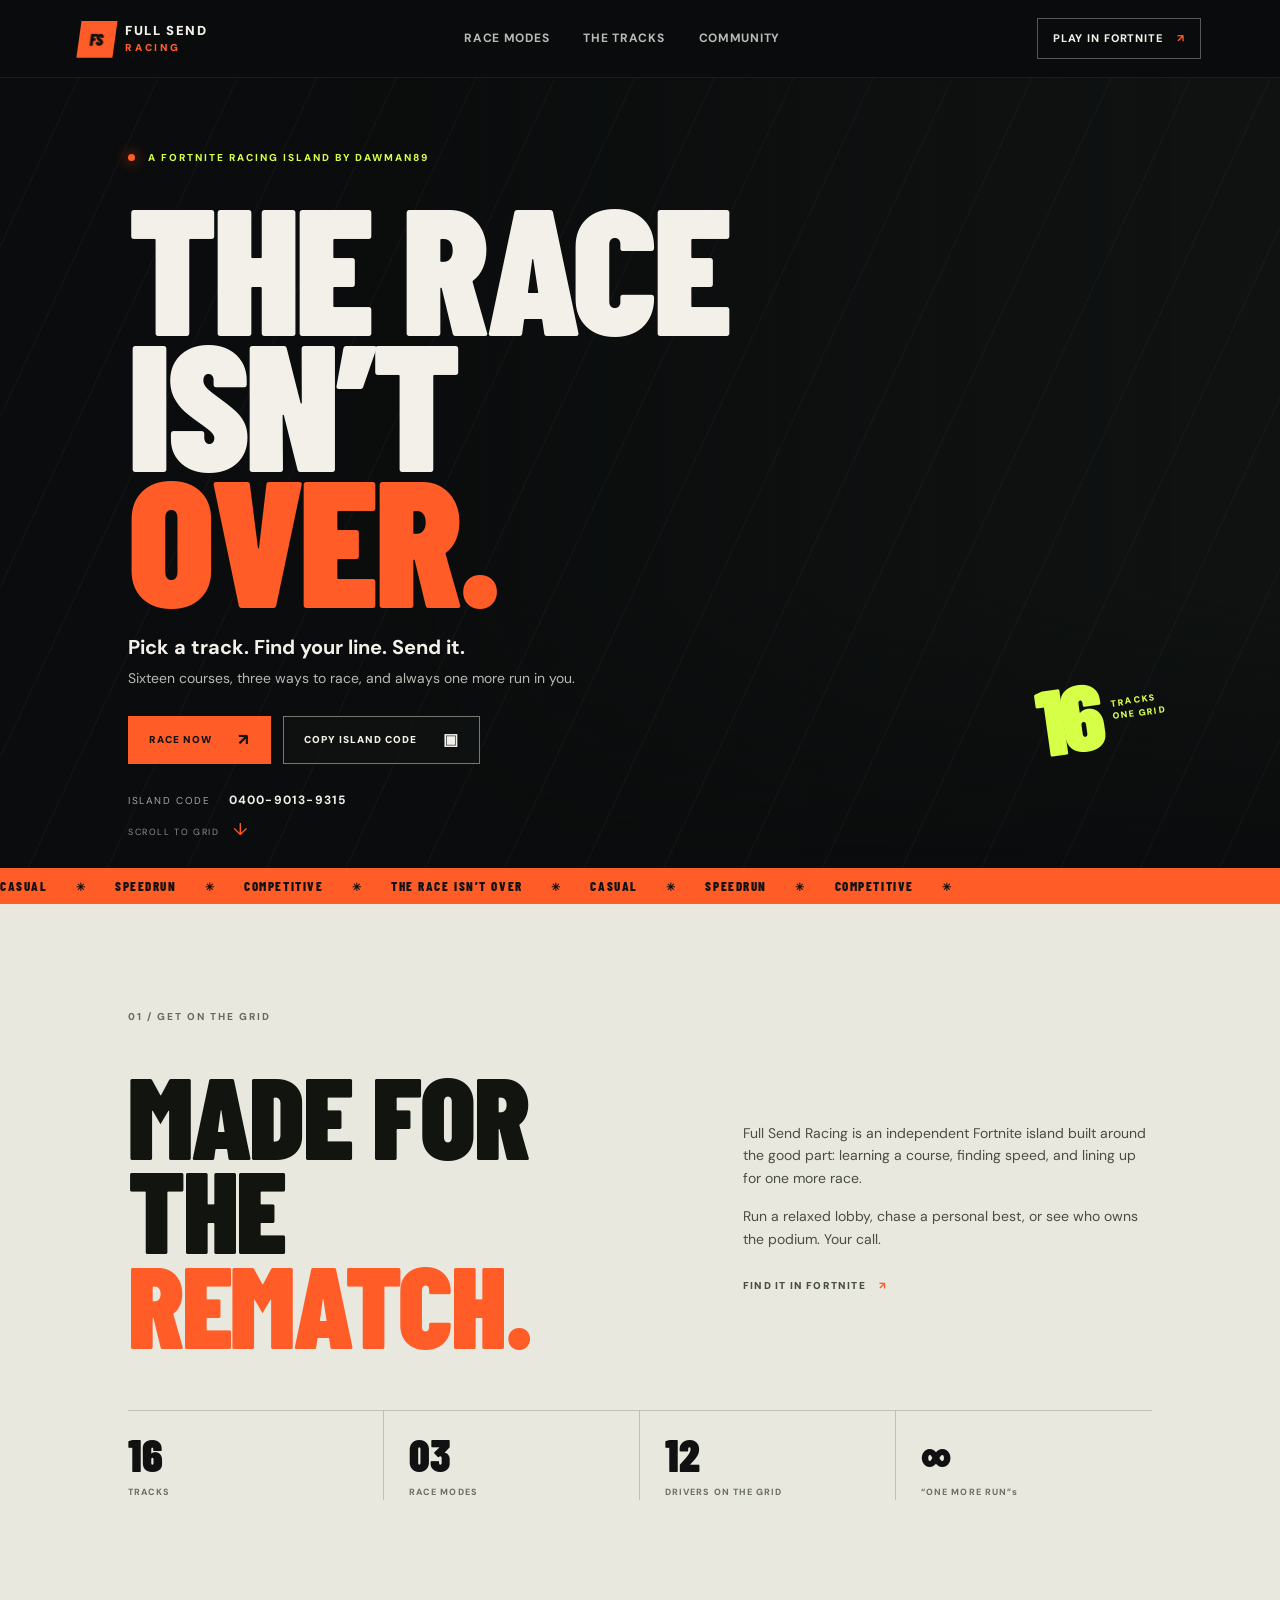
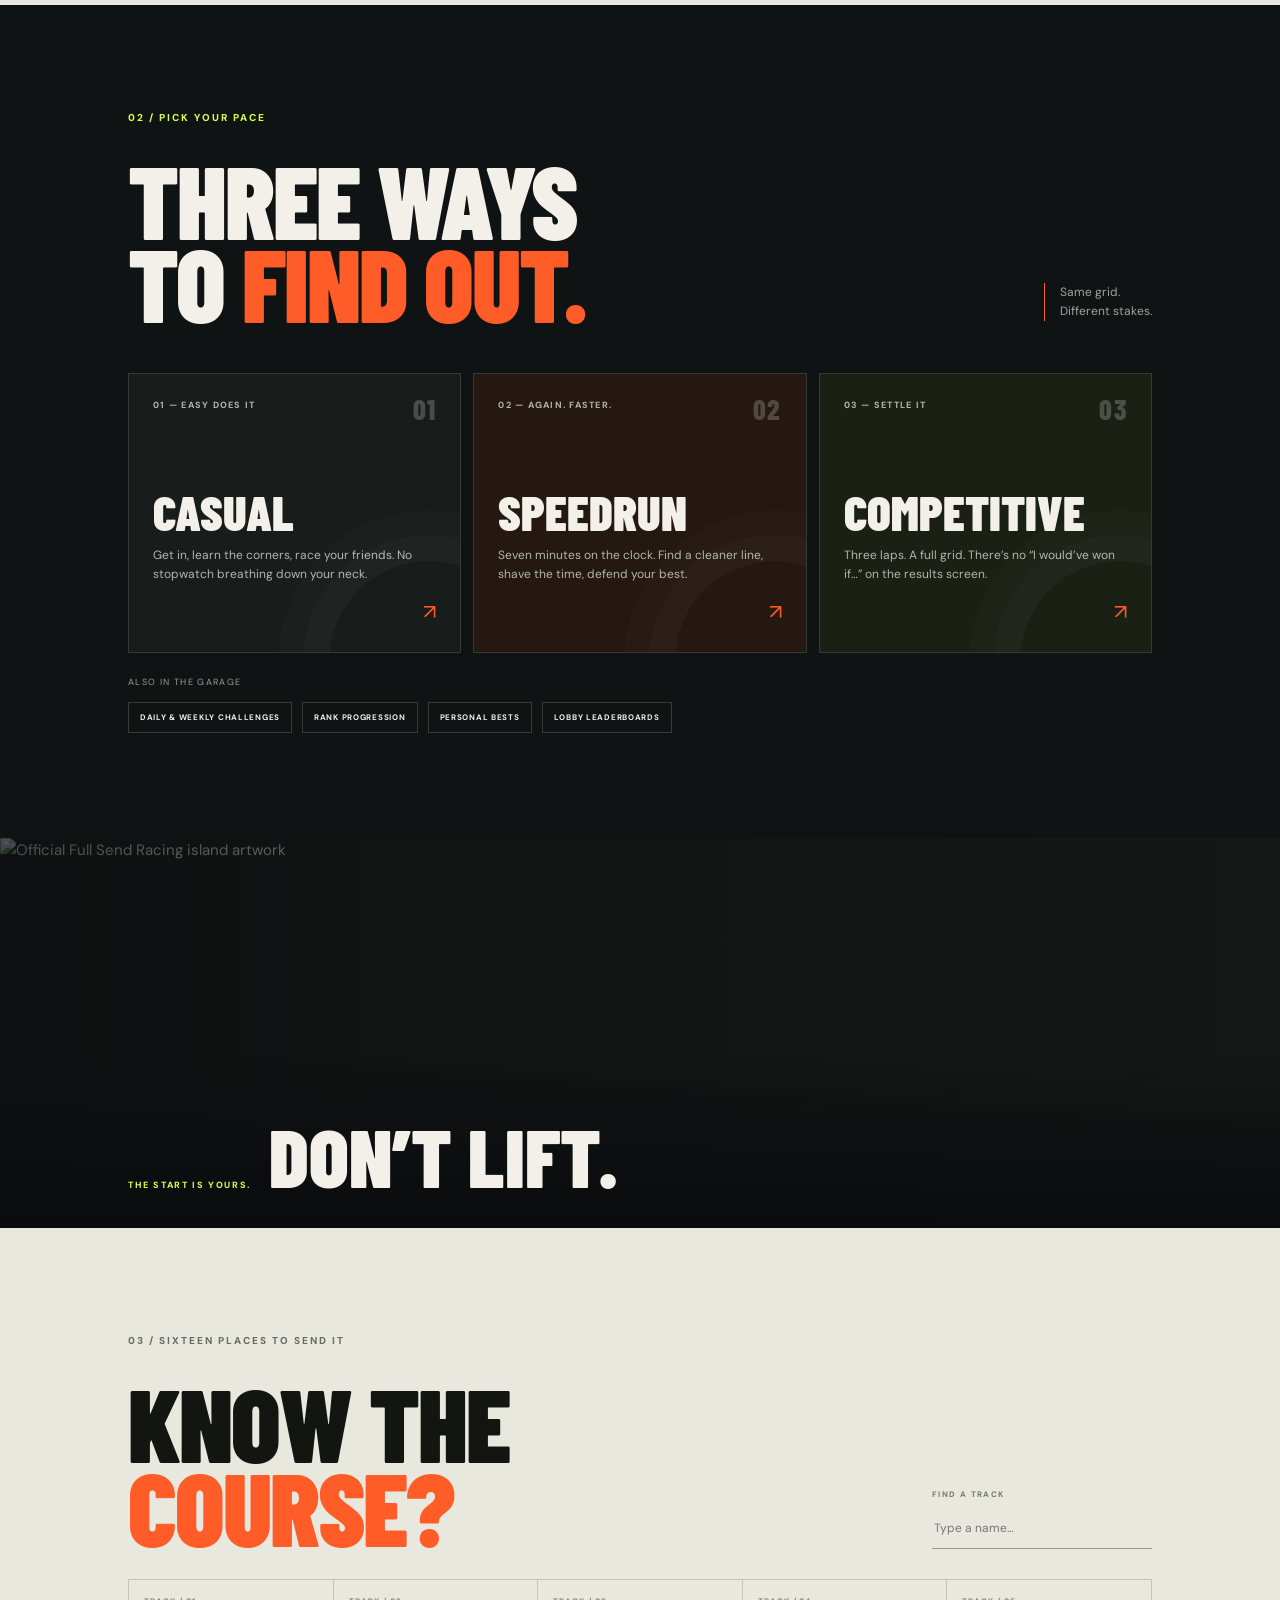
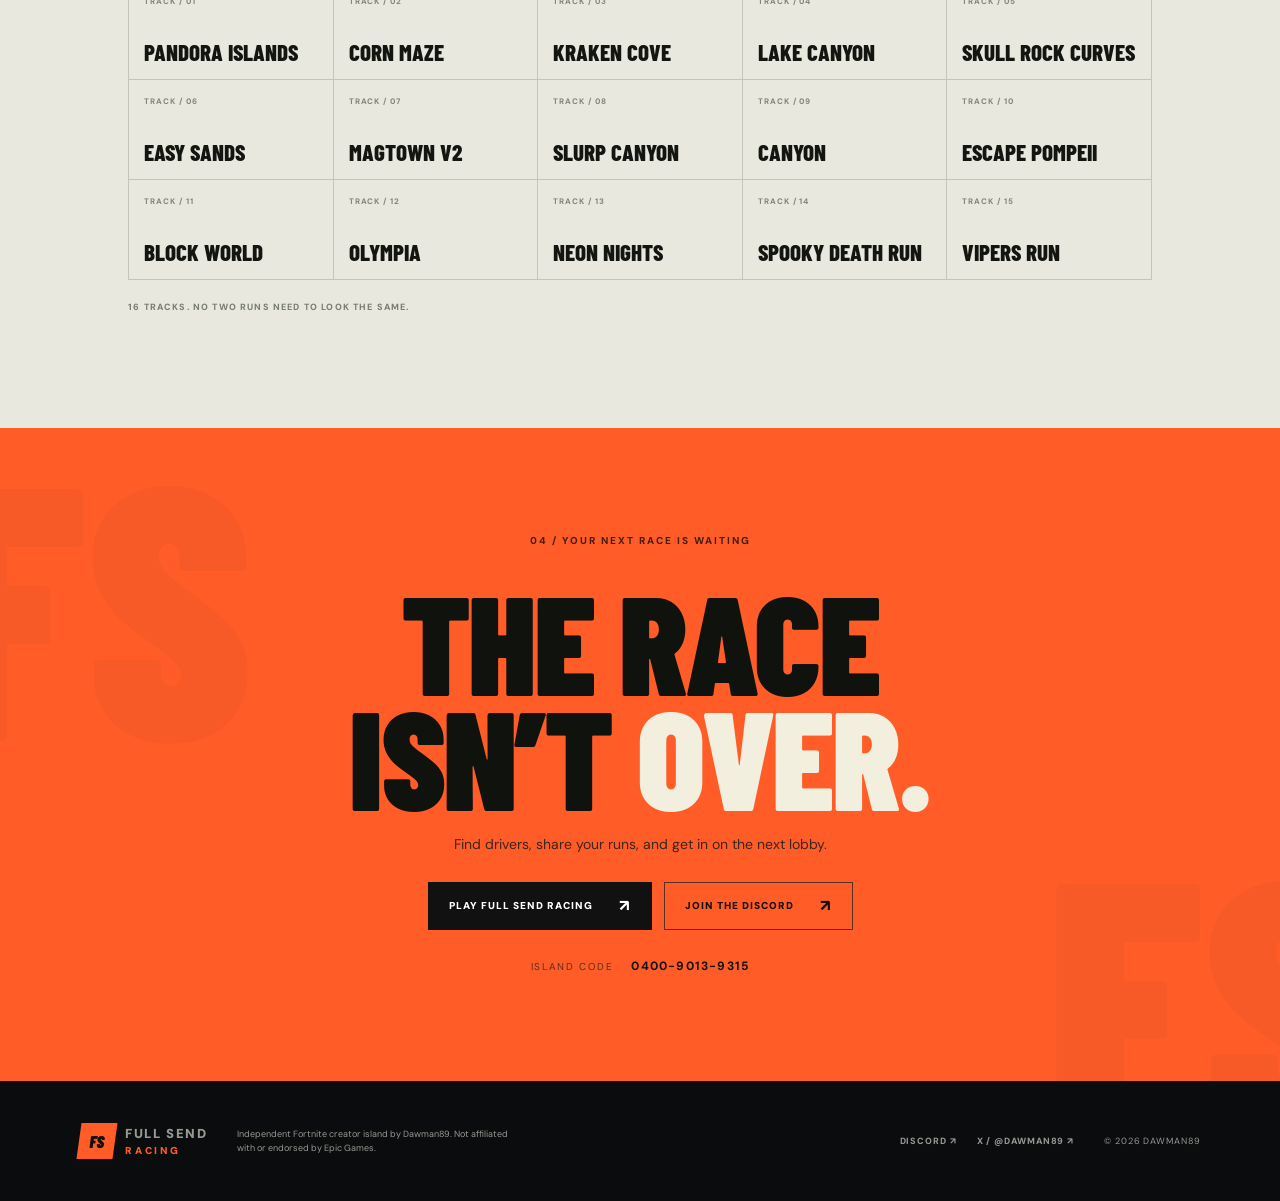
==== index.html @ 92a35838 "Update Full Send Racing to 16 tracks" ====
<!doctype html>
<html lang="en"><head><meta charset="utf-8"><meta name="viewport" content="width=device-width,initial-scale=1"><meta name="theme-color" content="#090b0e">
<title>Full Send Racing — Fortnite Island by Dawman89</title>
<meta name="description" content="16 tracks. Three ways to race. Full Send Racing is Dawman89's independent Fortnite racing island. Play now with island code 0400-9013-9315.">
<meta name="robots" content="index,follow,max-image-preview:large"><link rel="canonical" href="https://uefn-racer.github.io/full-send-racing/">
<meta property="og:type" content="website"><meta property="og:title" content="Full Send Racing | The Race Isn't Over"><meta property="og:description" content="Sixteen tracks. Casual, Speedrun and Competitive. Drop in and race."><meta property="og:url" content="https://uefn-racer.github.io/full-send-racing/"><meta property="og:image" content="https://cdn-0001.qstv.on.epicgames.com/BcYHLBwQKWUfVoemAb/image/landscape_comp_m.jpeg"><meta name="twitter:card" content="summary_large_image">
<link rel="preconnect" href="https://cdn-0001.qstv.on.epicgames.com"><link rel="stylesheet" href="style.css">
<script type="application/ld+json">{"@context":"https://schema.org","@type":"VideoGame","name":"Full Send Racing","description":"An independent Fortnite racing island by Dawman89 with 16 tracks and three race modes.","genre":["Racing","Arcade"],"gamePlatform":"Fortnite","author":{"@type":"Person","name":"Dawman89"},"url":"https://uefn-racer.github.io/full-send-racing/","sameAs":["https://www.fortnite.com/@dawman89/0400-9013-9315"],"isAccessibleForFree":true}</script></head>
<body><header class="topbar"><a class="wordmark" href="#top" aria-label="Full Send Racing home"><span class="mark">FS</span><span>FULL SEND<small>RACING</small></span></a><nav aria-label="Main navigation"><a href="#modes">Race modes</a><a href="#tracks">The tracks</a><a href="#community">Community</a></nav><a class="nav-cta" href="https://www.fortnite.com/@dawman89/0400-9013-9315" target="_blank" rel="noopener">PLAY IN FORTNITE <b>↗</b></a></header>
<main id="top"><section class="hero"><div class="hero-art" aria-hidden="true"></div><div class="hero-content"><div class="kicker"><i></i> A FORTNITE RACING ISLAND BY DAWMAN89</div><h1>THE RACE<br>ISN’T <em>OVER.</em></h1><p class="hero-copy">Pick a track. Find your line. Send it.</p><p class="hero-sub">Sixteen courses, three ways to race, and always one more run in you.</p><div class="hero-actions"><a class="button orange" href="https://www.fortnite.com/@dawman89/0400-9013-9315" target="_blank" rel="noopener">RACE NOW <span>↗</span></a><button class="button ghost" id="copy" type="button">COPY ISLAND CODE <span>▣</span></button></div><div class="code-line"><span>ISLAND CODE</span><strong>0400-9013-9315</strong></div></div><div class="hero-stamp"><strong >16</strong><span>TRACKS<br>ONE GRID</span></div><div class="scroll-note">SCROLL TO GRID <span>↓</span></div></section>
<div class="ticker" aria-label="Race modes"><div>CASUAL <b>✳</b> SPEEDRUN <b>✳</b> COMPETITIVE <b>✳</b> THE RACE ISN’T OVER <b>✳</b> CASUAL <b>✳</b> SPEEDRUN <b>✳</b> COMPETITIVE <b>✳</b></div></div>
<section class="intro section"><div class="section-label">01 / GET ON THE GRID</div><div class="intro-row"><h2>MADE FOR<br>THE <em>REMATCH.</em></h2><div><p>Full Send Racing is an independent Fortnite island built around the good part: learning a course, finding speed, and lining up for one more race.</p><p>Run a relaxed lobby, chase a personal best, or see who owns the podium. Your call.</p><a class="text-link" href="https://www.fortnite.com/@dawman89/0400-9013-9315" target="_blank" rel="noopener">FIND IT IN FORTNITE <span>↗</span></a></div></div><div class="stats"><div><strong >16</strong><span>TRACKS</span></div><div><strong>03</strong><span>RACE MODES</span></div><div><strong>12</strong><span>DRIVERS ON THE GRID</span></div><div><strong>∞</strong><span>“ONE MORE RUN”s</span></div></div></section>
<section id="modes" class="modes section"><div class="section-label">02 / PICK YOUR PACE</div><div class="heading-line"><h2>THREE WAYS<br>TO <em>FIND OUT.</em></h2><span class="side-note">Same grid.<br>Different stakes.</span></div><div class="mode-grid"><article class="mode-card casual"><div class="card-top"><span>01 — EASY DOES IT</span><b>01</b></div><h3>CASUAL</h3><p>Get in, learn the corners, race your friends. No stopwatch breathing down your neck.</p><span class="card-arrow">↗</span></article><article class="mode-card speed"><div class="card-top"><span>02 — AGAIN. FASTER.</span><b>02</b></div><h3>SPEEDRUN</h3><p>Seven minutes on the clock. Find a cleaner line, shave the time, defend your best.</p><span class="card-arrow">↗</span></article><article class="mode-card comp"><div class="card-top"><span>03 — SETTLE IT</span><b>03</b></div><h3>COMPETITIVE</h3><p>Three laps. A full grid. There’s no “I would’ve won if…” on the results screen.</p><span class="card-arrow">↗</span></article></div><div class="extras"><span>ALSO IN THE GARAGE</span><b>DAILY & WEEKLY CHALLENGES</b><b>RANK PROGRESSION</b><b>PERSONAL BESTS</b><b>LOBBY LEADERBOARDS</b></div></section>
<section class="visual-break"><img src="https://cdn-0001.qstv.on.epicgames.com/BcYHLBwQKWUfVoemAb/image/landscape_comp_m.jpeg" alt="Official Full Send Racing island artwork"><div class="visual-caption"><span>THE START IS YOURS.</span><strong>DON’T LIFT.</strong></div></section>
<section id="tracks" class="tracks section"><div class="section-label">03 / SIXTEEN PLACES TO SEND IT</div><div class="heading-line"><h2>KNOW THE<br><em>COURSE?</em></h2><label class="search-wrap"><span>FIND A TRACK</span><input id="trackSearch" type="search" placeholder="Type a name…" aria-label="Search tracks"></label></div><div class="track-grid" id="trackGrid"></div><p class="track-foot">16 TRACKS. NO TWO RUNS NEED TO LOOK THE SAME.</p></section>
<section id="community" class="community section"><div class="community-inner"><div class="section-label">04 / YOUR NEXT RACE IS WAITING</div><h2>THE RACE<br>ISN’T <em>OVER.</em></h2><p>Find drivers, share your runs, and get in on the next lobby.</p><div class="hero-actions"><a class="button orange" href="https://www.fortnite.com/@dawman89/0400-9013-9315" target="_blank" rel="noopener">PLAY FULL SEND RACING <span>↗</span></a><a class="button ghost" href="https://discord.gg/Y7uBCfhr4U" target="_blank" rel="noopener noreferrer">JOIN THE DISCORD <span>↗</span></a></div><div class="code-line"><span>ISLAND CODE</span><strong>0400-9013-9315</strong></div></div></section></main>
<footer><a class="wordmark" href="#top"><span class="mark">FS</span><span>FULL SEND<small>RACING</small></span></a><p>Independent Fortnite creator island by Dawman89. Not affiliated with or endorsed by Epic Games.</p><div class="social"><a href="https://discord.gg/Y7uBCfhr4U" target="_blank" rel="noopener noreferrer">DISCORD ↗</a><a href="https://x.com/Dawman89" target="_blank" rel="noopener noreferrer">X / @DAWMAN89 ↗</a></div><span class="copyright">© <span id="year"></span> DAWMAN89</span></footer><script src="script.js"></script></body></html>
---- style.css ----
@import url('https://fonts.googleapis.com/css2?family=Barlow+Condensed:wght@500;600;700;800;900&family=DM+Sans:wght@400;500;600;700;800&display=swap');
:root{--bg:#0a0c0d;--panel:#121617;--ink:#f2f0e9;--muted:#9b9d97;--line:#303531;--orange:#ff5c28;--acid:#d6ff48;--display:'Barlow Condensed',Impact,sans-serif;--body:'DM Sans',Arial,sans-serif}*{box-sizing:border-box}html{scroll-behavior:smooth;scroll-padding-top:80px}body{margin:0;background:var(--bg);color:var(--ink);font:15px/1.6 var(--body),sans-serif}a{color:inherit;text-decoration:none}button,input{font:inherit}.topbar{height:78px;padding:0 6.2vw;display:flex;align-items:center;justify-content:space-between;border-bottom:1px solid #ffffff12;background:#0a0c0df2;position:sticky;top:0;z-index:20;backdrop-filter:blur(14px)}.wordmark{display:flex;align-items:center;gap:10px;font-weight:900;font-size:13px;letter-spacing:.12em;line-height:1.05}.wordmark small{display:block;color:var(--orange);font-size:10px;letter-spacing:.26em;margin-top:5px}.mark{display:grid;place-items:center;width:36px;height:36px;background:var(--orange);color:#101010;font:900 17px var(--display);letter-spacing:-.05em;transform:skew(-8deg)}nav{display:flex;gap:34px;color:#b9bbb5;font-size:12px;font-weight:700;letter-spacing:.06em;text-transform:uppercase}nav a:hover,.social a:hover,.text-link:hover{color:var(--acid)}.nav-cta{font-size:11px;font-weight:800;letter-spacing:.08em;border:1px solid #555a54;padding:11px 15px}.nav-cta b{color:var(--orange);margin-left:10px}.hero{height:min(790px,calc(100svh - 78px));min-height:650px;position:relative;overflow:hidden;background:#101312}.hero-art{position:absolute;inset:0;background:linear-gradient(90deg,#0a0c0d 0%,#0a0c0df5 33%,#0a0c0d70 67%,#0a0c0d18 100%),linear-gradient(0deg,#0a0c0d 0%,transparent 35%),url('https://cdn-0001.qstv.on.epicgames.com/BcYHLBwQKWUfVoemAb/image/landscape_comp_m.jpeg') center 48%/cover no-repeat;filter:saturate(.72)}.hero:after{content:'';position:absolute;inset:0;background:repeating-linear-gradient(115deg,transparent 0 70px,#ffffff06 71px 72px);pointer-events:none}.hero-content{position:relative;z-index:2;padding:8vh 10vw;max-width:880px}.kicker,.section-label{color:var(--acid);font-size:10px;font-weight:800;letter-spacing:.2em;text-transform:uppercase}.kicker i{display:inline-block;width:7px;height:7px;border-radius:50%;background:var(--orange);margin-right:9px;box-shadow:0 0 14px var(--orange)}h1,h2,h3,p{margin-top:0}h1,h2,h3{font-family:var(--display);font-weight:900;text-transform:uppercase}h1{font-size:clamp(96px,14vw,190px);line-height:.76;letter-spacing:-.025em;margin:31px 0 25px}em{color:var(--orange);font-style:normal}.hero-copy{font-size:20px;font-weight:700;margin-bottom:4px}.hero-sub{color:#b7bab3;font-size:14px}.hero-actions{display:flex;gap:12px;flex-wrap:wrap;margin:27px 0}.button{min-height:48px;padding:0 20px;display:inline-flex;align-items:center;justify-content:center;gap:26px;font-size:10px;letter-spacing:.1em;font-weight:900;border:1px solid transparent;cursor:pointer;transition:transform .2s,background .2s}.button:hover{transform:translateY(-2px)}.button span{font-size:16px}.orange{background:var(--orange);color:#121312}.orange:hover{background:#ff784c}.ghost{border-color:#747871;background:#121514a8;color:var(--ink)}.ghost:hover{border-color:var(--acid);color:var(--acid)}.code-line{display:flex;gap:18px;align-items:center;font-size:10px;letter-spacing:.16em;color:#a4a79f}.code-line strong{color:var(--ink);font-size:12px;letter-spacing:.1em}.hero-stamp{position:absolute;z-index:2;right:9vw;bottom:15%;display:flex;align-items:center;gap:12px;transform:rotate(-8deg);color:var(--acid)}.hero-stamp strong{font:900 94px/.8 var(--display);letter-spacing:-.04em}.hero-stamp span{font-size:9px;line-height:1.35;font-weight:900;letter-spacing:.15em}.scroll-note{position:absolute;z-index:2;bottom:25px;left:10vw;color:#8d9189;font-size:9px;letter-spacing:.18em}.scroll-note span{color:var(--orange);font-size:17px;margin-left:10px}.ticker{overflow:hidden;background:var(--orange);color:#111;white-space:nowrap;padding:10px 0;font:800 13px var(--display);letter-spacing:.12em}.ticker div{min-width:max-content;animation:slide 30s linear infinite}.ticker b{margin:0 24px;font-size:11px}@keyframes slide{to{transform:translateX(-18%)}}.section{padding:105px 10vw}.intro{background:#e9e8df;color:#11140f}.intro .section-label{color:#666b60}.intro-row{display:grid;grid-template-columns:1.1fr .9fr;gap:9vw;align-items:center;padding:42px 0 60px}.intro h2,.heading-line h2,.community h2{font-size:clamp(65px,9vw,120px);line-height:.82;letter-spacing:-.02em;margin:0}.intro h2 em{color:var(--orange)}.intro-row>div{max-width:490px;color:#484d45;font-size:14px}.intro-row>div p{margin-bottom:16px}.text-link{display:inline-block;margin-top:12px;font-size:10px;font-weight:900;letter-spacing:.12em}.text-link span{color:var(--orange);margin-left:10px}.stats{border-top:1px solid #bfc1b6;display:grid;grid-template-columns:repeat(4,1fr)}.stats div{padding:22px 14px 0 0;border-right:1px solid #bfc1b6}.stats div+div{padding-left:25px}.stats div:last-child{border:0}.stats strong{display:block;font:900 45px/.95 var(--display);color:#111}.stats span{display:block;margin-top:9px;color:#6b7067;font-size:9px;font-weight:800;letter-spacing:.12em}.modes{background:#101313}.heading-line{display:flex;align-items:end;justify-content:space-between;gap:30px;margin:32px 0 48px}.heading-line h2{font-size:clamp(62px,8vw,106px)}.side-note{color:#9fa39a;font-size:12px;border-left:1px solid var(--orange);padding-left:15px;margin-bottom:4px}.mode-grid{display:grid;grid-template-columns:repeat(3,1fr);gap:12px}.mode-card{position:relative;min-height:280px;padding:24px;background:#181d1b;border:1px solid #343a34;overflow:hidden}.mode-card:after{content:'';position:absolute;width:200px;height:200px;border:1px solid #ffffff0b;border-radius:50%;right:-70px;bottom:-110px;box-shadow:0 0 0 25px #ffffff05,0 0 0 50px #ffffff03}.mode-card.speed{background:#241810}.mode-card.comp{background:#1b2015}.card-top{display:flex;justify-content:space-between;color:#aeb3a7;font-size:9px;font-weight:800;letter-spacing:.14em}.card-top b{font:800 28px/.8 var(--display);color:#ffffff36}.mode-card h3{font-size:49px;line-height:1;margin:66px 0 10px}.mode-card p{max-width:290px;color:#b2b6ad;font-size:12px}.card-arrow{position:absolute;right:24px;bottom:23px;color:var(--orange);font-size:21px}.extras{display:flex;align-items:center;gap:10px;flex-wrap:wrap;margin-top:22px}.extras span{width:100%;font-size:9px;color:#999e94;letter-spacing:.15em;margin-bottom:2px}.extras b{border:1px solid #363c35;padding:8px 11px;font-size:8px;letter-spacing:.09em}.visual-break{height:390px;position:relative;overflow:hidden;background:#151816}.visual-break img{width:100%;height:100%;object-fit:cover;object-position:center 46%;filter:brightness(.6) saturate(.8)}.visual-break:after{content:'';position:absolute;inset:0;background:linear-gradient(0deg,#090b0d 0%,transparent 45%),linear-gradient(90deg,#090b0d80,transparent)}.visual-caption{position:absolute;z-index:1;bottom:35px;left:10vw;display:flex;align-items:baseline;gap:18px}.visual-caption span{font-size:9px;font-weight:800;letter-spacing:.18em;color:var(--acid)}.visual-caption strong{font:900 clamp(42px,7vw,82px)/.8 var(--display)}.tracks{background:#e9e8df;color:#121510}.tracks .section-label{color:#686d63}.tracks .heading-line{margin-bottom:30px}.tracks .heading-line h2 em{color:var(--orange)}.search-wrap{display:block;min-width:220px}.search-wrap span{display:block;color:#757a70;font-size:8px;font-weight:800;letter-spacing:.17em;margin-bottom:8px}.search-wrap input{width:100%;height:40px;border:0;border-bottom:1px solid #999d91;background:transparent;color:#111;outline:none;font-size:12px}.search-wrap input:focus{border-color:var(--orange)}.track-grid{display:grid;grid-template-columns:repeat(5,minmax(0,1fr));border-top:1px solid #c3c5ba;border-left:1px solid #c3c5ba}.track-card{min-height:100px;padding:15px;border-right:1px solid #c3c5ba;border-bottom:1px solid #c3c5ba;display:flex;flex-direction:column;justify-content:space-between;transition:background .2s,color .2s}.track-card:hover{background:#181c18;color:#fff}.track-card span{font-size:8px;font-weight:800;color:#82877d;letter-spacing:.12em}.track-card strong{font:800 23px/.95 var(--display);text-transform:uppercase}.track-foot{font-size:9px;font-weight:800;letter-spacing:.13em;color:#787d72;margin-top:20px}.community{background:var(--orange);color:#10120e;text-align:center;position:relative;overflow:hidden}.community:before,.community:after{content:'FS';position:absolute;font:900 360px/.8 var(--display);color:#00000008;pointer-events:none}.community:before{left:-70px;top:25px}.community:after{right:-90px;bottom:-55px}.community-inner{position:relative;z-index:1}.community .section-label{color:#422014}.community h2{margin:33px 0 20px;font-size:clamp(78px,11vw,145px)}.community h2 em{color:#f3efdf}.community p{font-size:14px;color:#3c251b}.community .hero-actions{justify-content:center}.community .orange{background:#111;color:#fff}.community .orange:hover{background:#292a24}.community .ghost{border-color:#57301e;background:transparent;color:#111}.community .ghost:hover{border-color:#111;color:#111}.community .code-line{justify-content:center;color:#58301e}.community .code-line strong{color:#111}footer{min-height:120px;padding:27px 6.2vw;display:flex;align-items:center;gap:30px;color:#969a92;font-size:10px}footer p{max-width:280px;margin:0;font-size:9px}.social{display:flex;gap:20px;margin-left:auto}.social a{font-size:9px;font-weight:800;letter-spacing:.1em}.copyright{font-size:9px;letter-spacing:.1em;white-space:nowrap}.sr-only{position:absolute;width:1px;height:1px;overflow:hidden;clip:rect(0,0,0,0)}@media(max-width:900px){.track-grid{grid-template-columns:repeat(3,minmax(0,1fr))}.section{padding:85px 7vw}.intro-row{gap:5vw}.hero-content{padding-left:7vw}.scroll-note{left:7vw}}@media(max-width:650px){.topbar{height:66px;padding:0 18px}.topbar nav{display:none}.nav-cta{padding:9px 10px;font-size:9px}.wordmark{font-size:11px}.mark{width:32px;height:32px}.hero{min-height:650px;height:calc(100svh - 66px);max-height:800px}.hero-art{background-image:linear-gradient(90deg,#0a0c0df2 0%,#0a0c0dc9 58%,#0a0c0d66 100%),linear-gradient(0deg,#0a0c0d 0%,transparent 42%),url('https://cdn-0001.qstv.on.epicgames.com/BcYHLBwQKWUfVoemAb/image/landscape_comp_m.jpeg');background-position:center}.hero-content{padding:10vh 7vw}.kicker{font-size:8px;letter-spacing:.13em}h1{font-size:clamp(82px,20vw,132px);margin:34px 0 23px}.hero-copy{font-size:17px}.hero-sub{max-width:280px;font-size:12px}.hero-stamp{right:8vw;bottom:10%;opacity:.85}.hero-stamp strong{font-size:67px}.scroll-note{display:none}.section{padding:72px 7vw}.intro-row{grid-template-columns:1fr;gap:28px;padding:35px 0 44px}.intro h2{font-size:78px}.intro-row>div{font-size:13px}.stats{grid-template-columns:repeat(2,1fr)}.stats div{padding:17px 8px 16px 0;border-bottom:1px solid #bfc1b6}.stats div+div{padding-left:15px}.stats div:nth-child(2){border-right:0}.stats div:nth-child(3),.stats div:nth-child(4){border-bottom:0}.stats strong{font-size:38px}.heading-line{align-items:start;flex-direction:column;margin:27px 0 30px}.heading-line h2{font-size:68px}.mode-grid{grid-template-columns:1fr}.mode-card{min-height:230px}.mode-card h3{margin-top:47px}.extras{gap:7px}.extras b{font-size:7px}.visual-break{height:260px}.visual-caption{left:7vw;bottom:23px;display:block}.visual-caption strong{display:block;margin-top:10px;font-size:55px}.track-grid{grid-template-columns:repeat(2,minmax(0,1fr))}.track-card{min-height:88px;padding:12px}.track-card strong{font-size:20px}.tracks .heading-line{gap:24px}.search-wrap{width:100%}.community h2{font-size:88px}footer{padding:26px 7vw;display:grid;grid-template-columns:1fr 1fr;gap:18px}footer p{grid-row:2;max-width:230px}.social{margin:0;display:flex;flex-direction:column;gap:8px}.copyright{grid-column:2;grid-row:2;text-align:right}}@media(prefers-reduced-motion:reduce){html{scroll-behavior:auto}*,*:before,*:after{animation-duration:.01ms!important;animation-iteration-count:1!important;transition-duration:.01ms!important}}
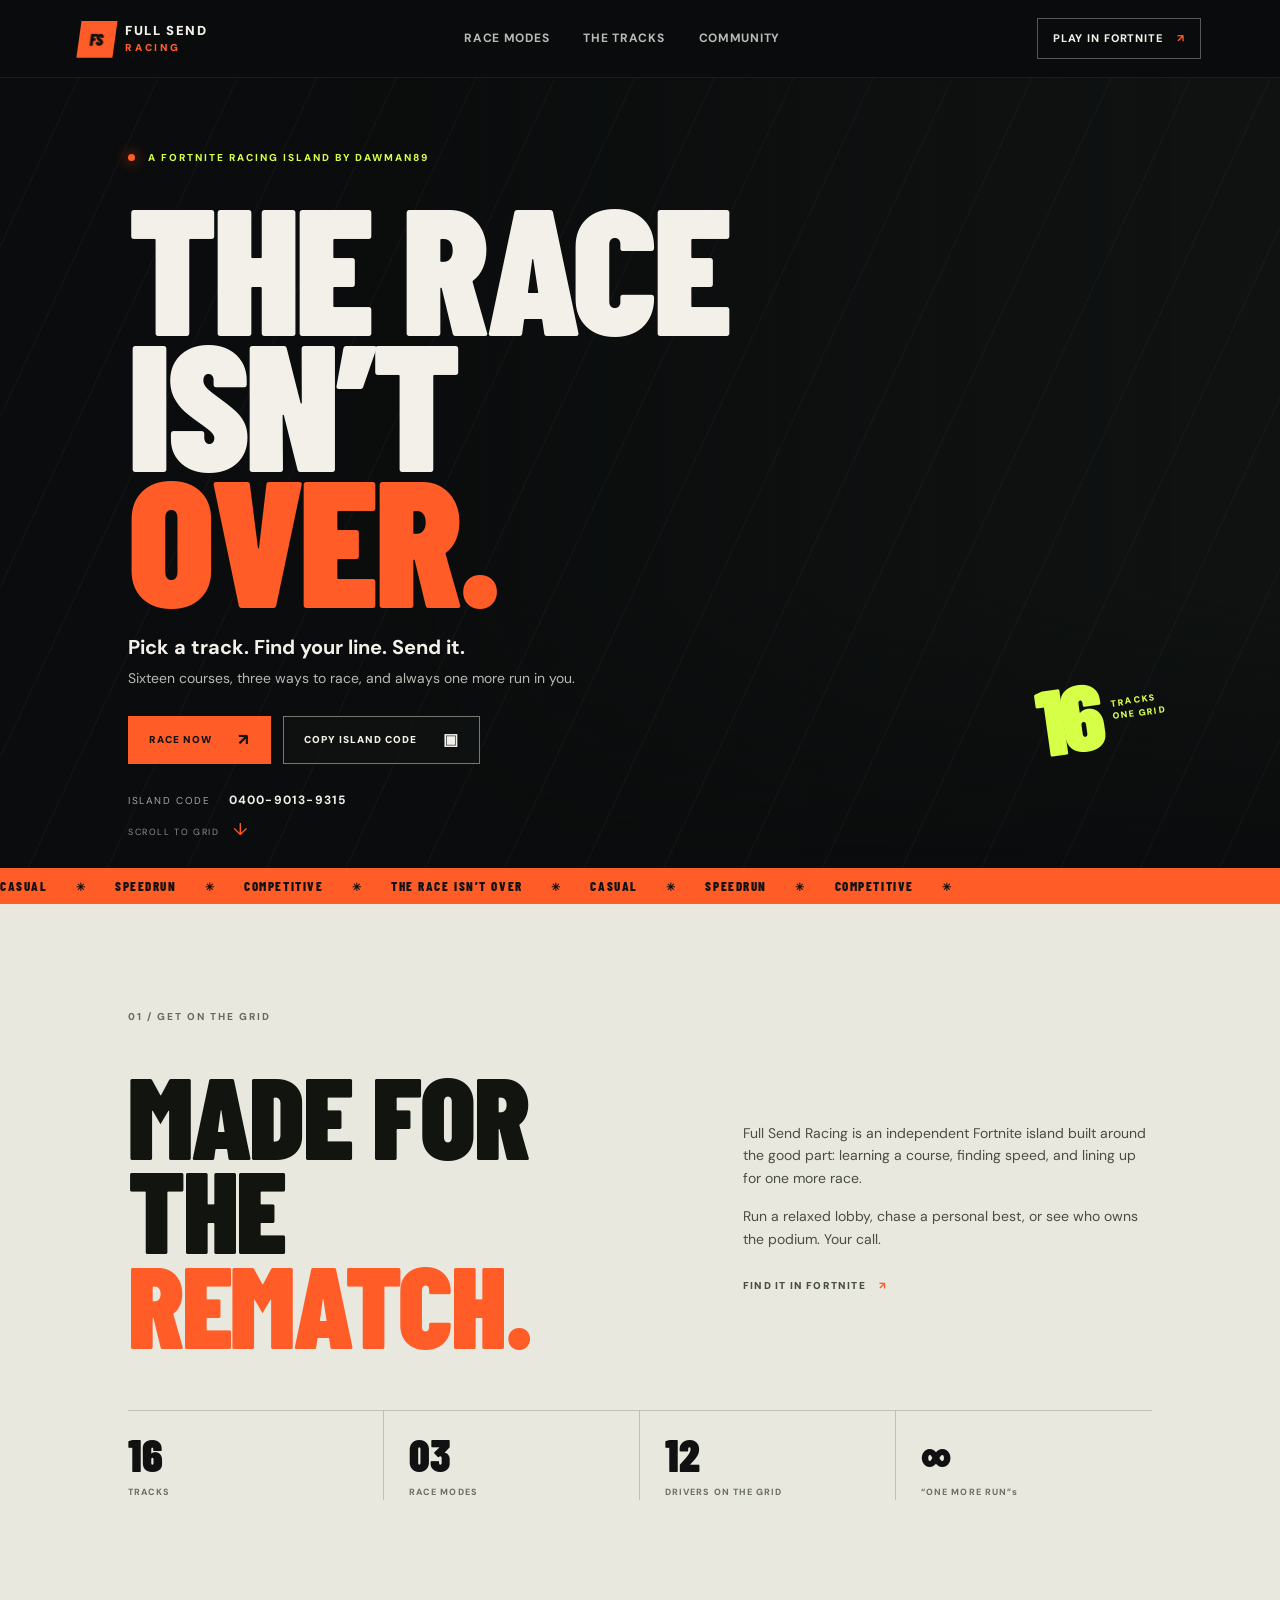
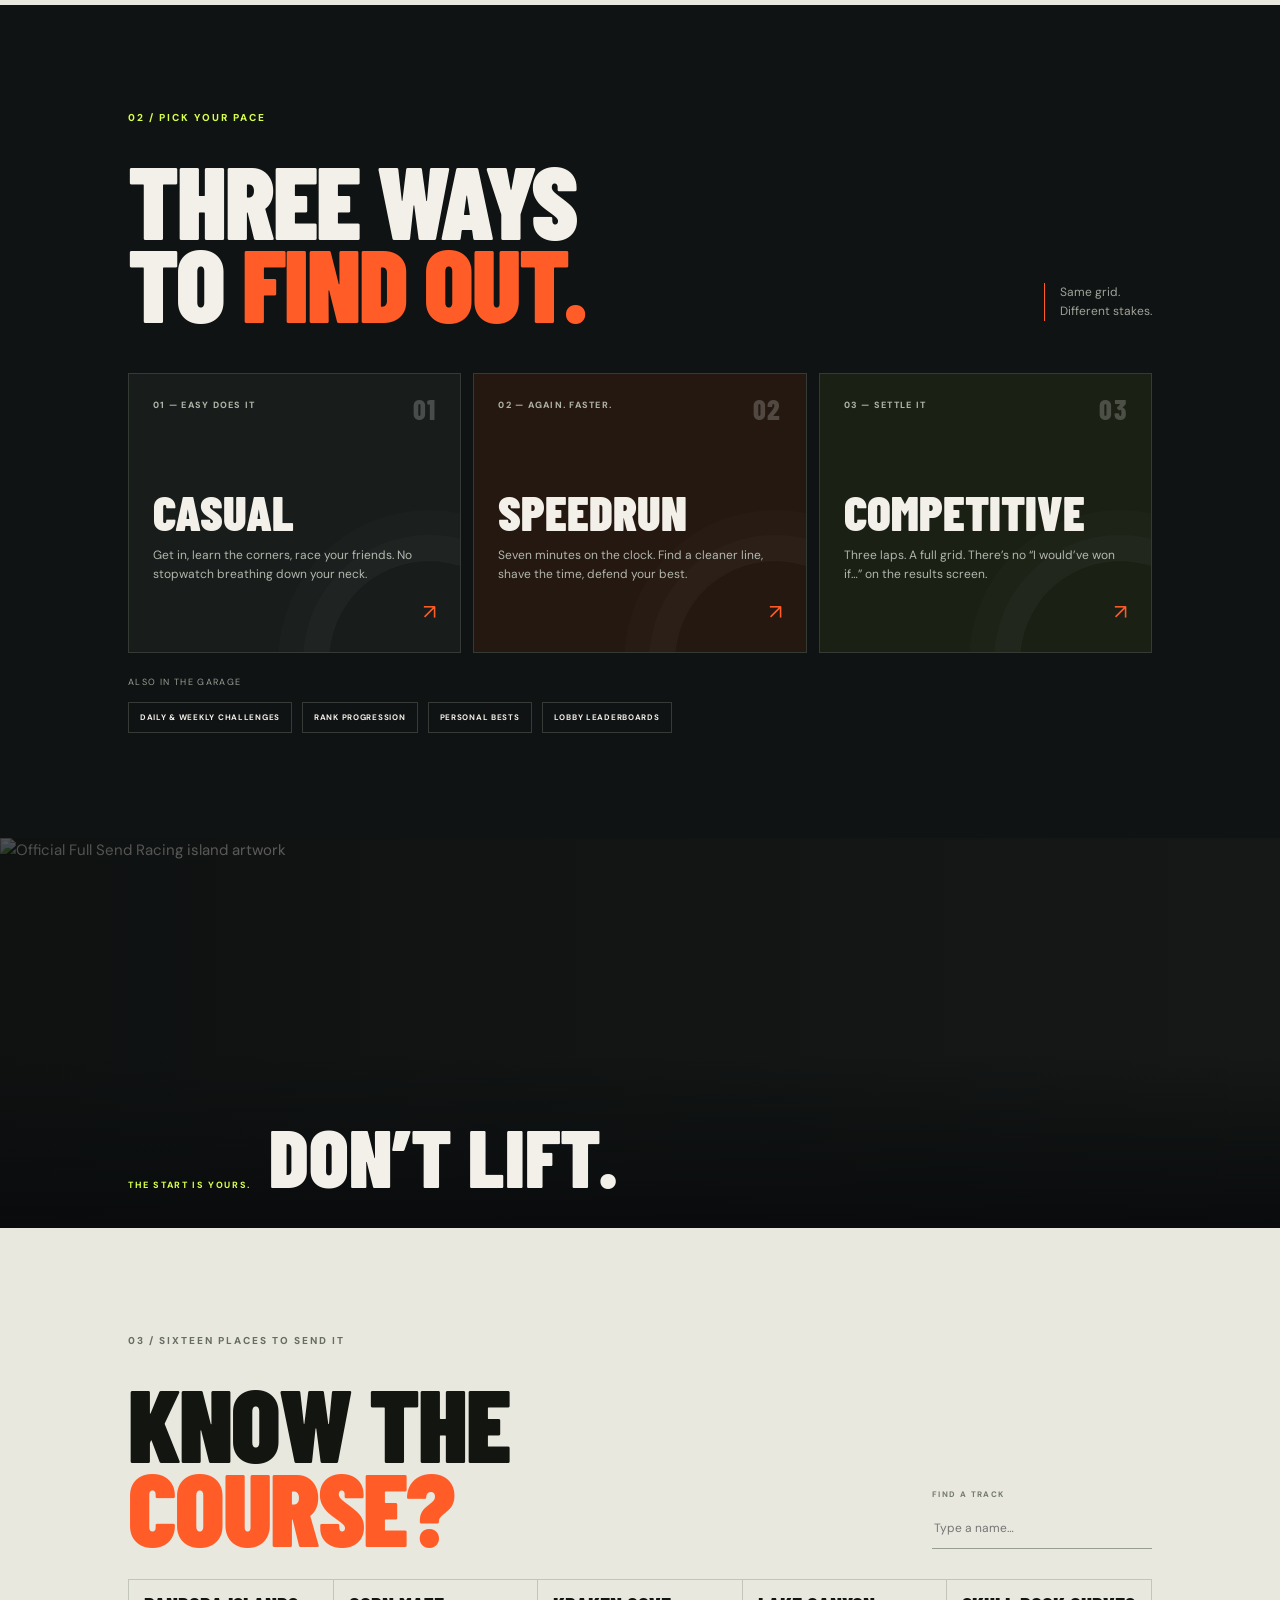
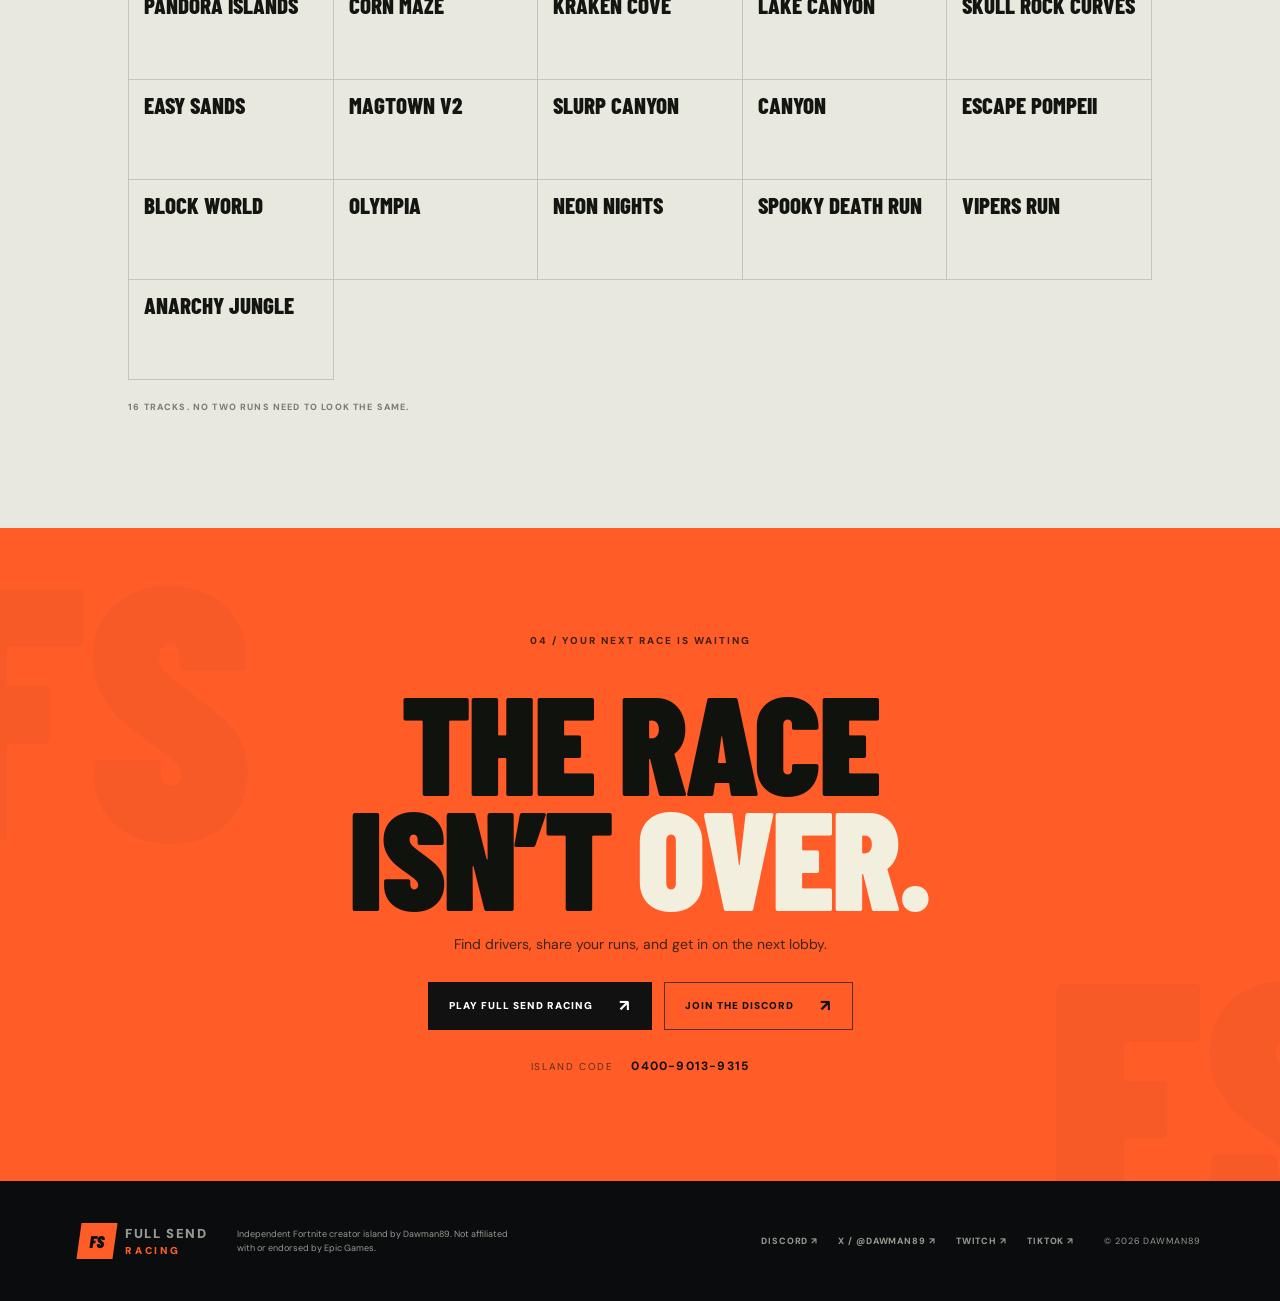
==== commit 33df2da8: "Add Dawman89 Twitch and TikTok links" ====
--- a/index.html
+++ b/index.html
@@ -14,4 +14,4 @@
 <section class="visual-break"><img src="https://cdn-0001.qstv.on.epicgames.com/BcYHLBwQKWUfVoemAb/image/landscape_comp_m.jpeg" alt="Official Full Send Racing island artwork"><div class="visual-caption"><span>THE START IS YOURS.</span><strong>DON’T LIFT.</strong></div></section>
 <section id="tracks" class="tracks section"><div class="section-label">03 / SIXTEEN PLACES TO SEND IT</div><div class="heading-line"><h2>KNOW THE<br><em>COURSE?</em></h2><label class="search-wrap"><span>FIND A TRACK</span><input id="trackSearch" type="search" placeholder="Type a name…" aria-label="Search tracks"></label></div><div class="track-grid" id="trackGrid"></div><p class="track-foot">16 TRACKS. NO TWO RUNS NEED TO LOOK THE SAME.</p></section>
 <section id="community" class="community section"><div class="community-inner"><div class="section-label">04 / YOUR NEXT RACE IS WAITING</div><h2>THE RACE<br>ISN’T <em>OVER.</em></h2><p>Find drivers, share your runs, and get in on the next lobby.</p><div class="hero-actions"><a class="button orange" href="https://www.fortnite.com/@dawman89/0400-9013-9315" target="_blank" rel="noopener">PLAY FULL SEND RACING <span>↗</span></a><a class="button ghost" href="https://discord.gg/Y7uBCfhr4U" target="_blank" rel="noopener noreferrer">JOIN THE DISCORD <span>↗</span></a></div><div class="code-line"><span>ISLAND CODE</span><strong>0400-9013-9315</strong></div></div></section></main>
-<footer><a class="wordmark" href="#top"><span class="mark">FS</span><span>FULL SEND<small>RACING</small></span></a><p>Independent Fortnite creator island by Dawman89. Not affiliated with or endorsed by Epic Games.</p><div class="social"><a href="https://discord.gg/Y7uBCfhr4U" target="_blank" rel="noopener noreferrer">DISCORD ↗</a><a href="https://x.com/Dawman89" target="_blank" rel="noopener noreferrer">X / @DAWMAN89 ↗</a></div><span class="copyright">© <span id="year"></span> DAWMAN89</span></footer><script src="script.js"></script></body></html>+<footer><a class="wordmark" href="#top"><span class="mark">FS</span><span>FULL SEND<small>RACING</small></span></a><p>Independent Fortnite creator island by Dawman89. Not affiliated with or endorsed by Epic Games.</p><div class="social"><a href="https://discord.gg/Y7uBCfhr4U" target="_blank" rel="noopener noreferrer">DISCORD ↗</a><a href="https://x.com/Dawman89" target="_blank" rel="noopener noreferrer">X / @DAWMAN89 ↗</a><a href="https://www.twitch.tv/dawman89" target="_blank" rel="noopener noreferrer">TWITCH ↗</a><a href="https://www.tiktok.com/@dawman89" target="_blank" rel="noopener noreferrer">TIKTOK ↗</a></div><span class="copyright">© <span id="year"></span> DAWMAN89</span></footer><script src="script.js"></script></body></html>
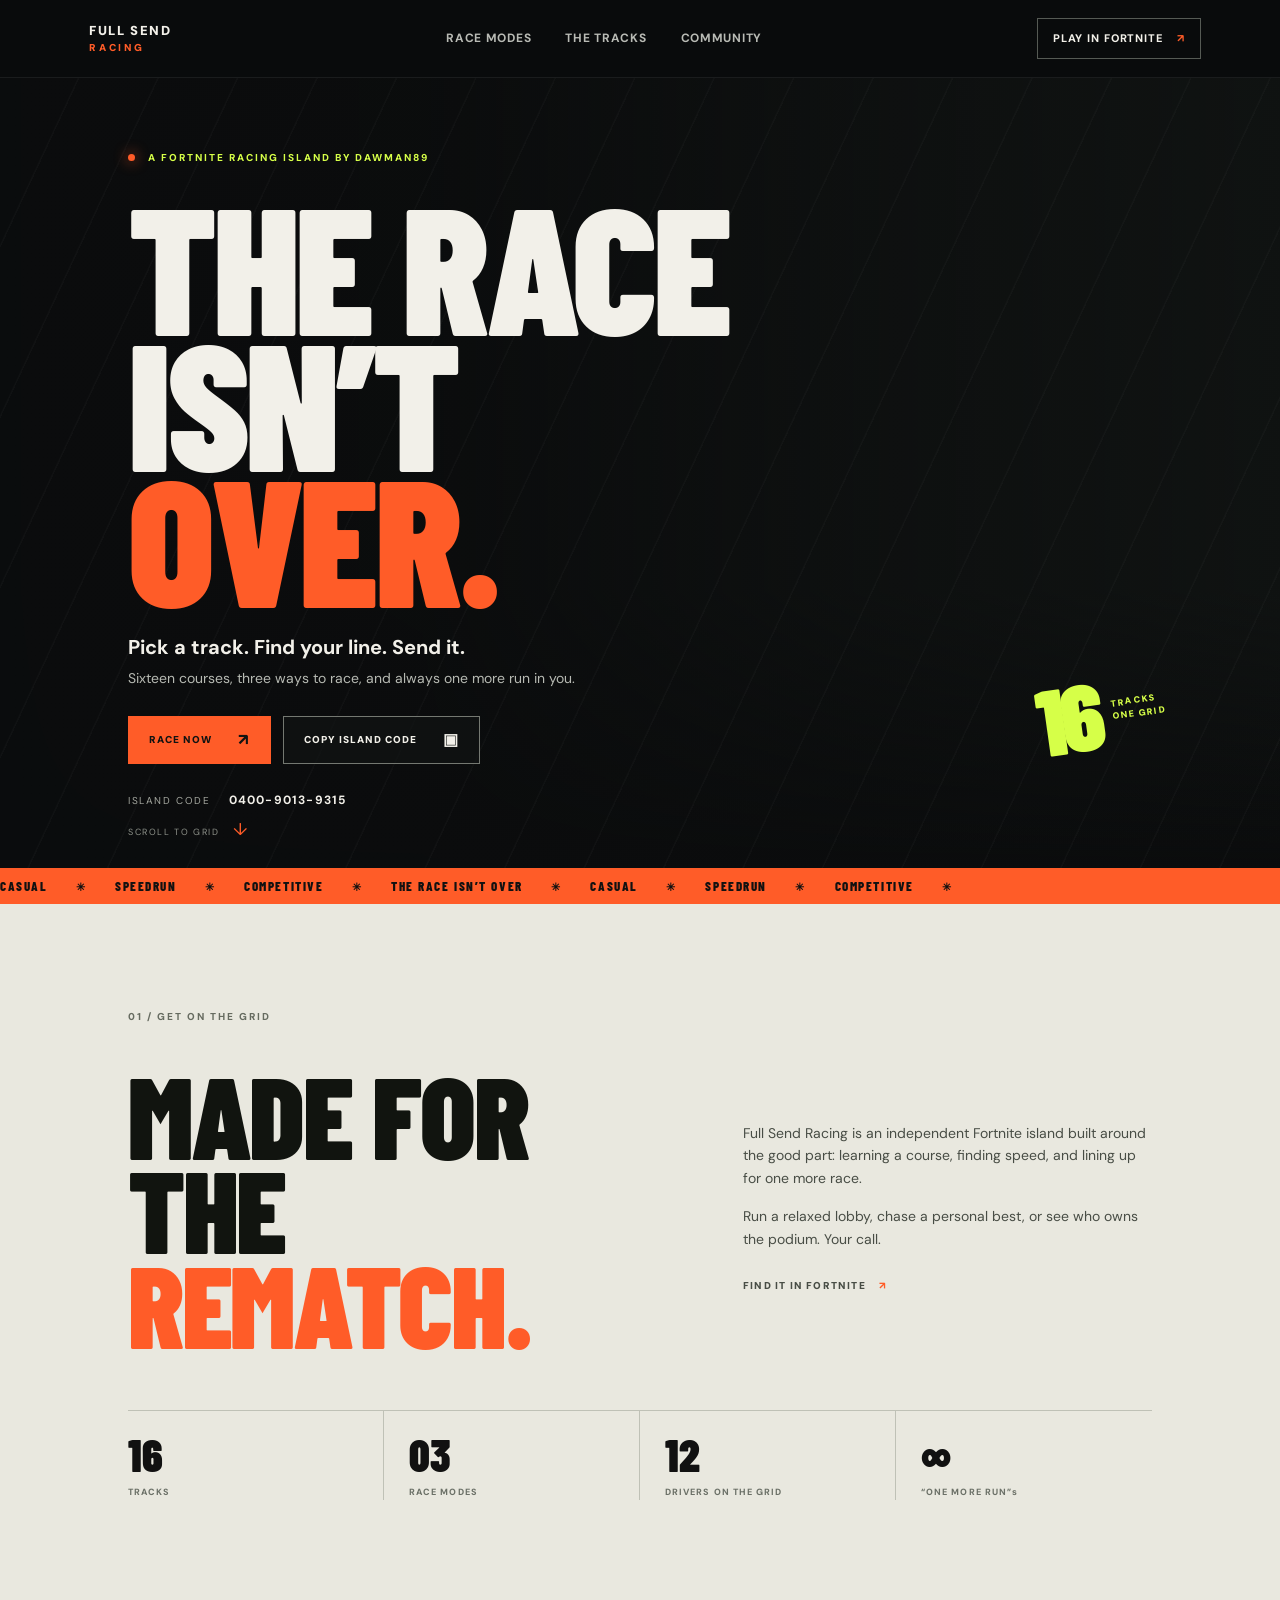
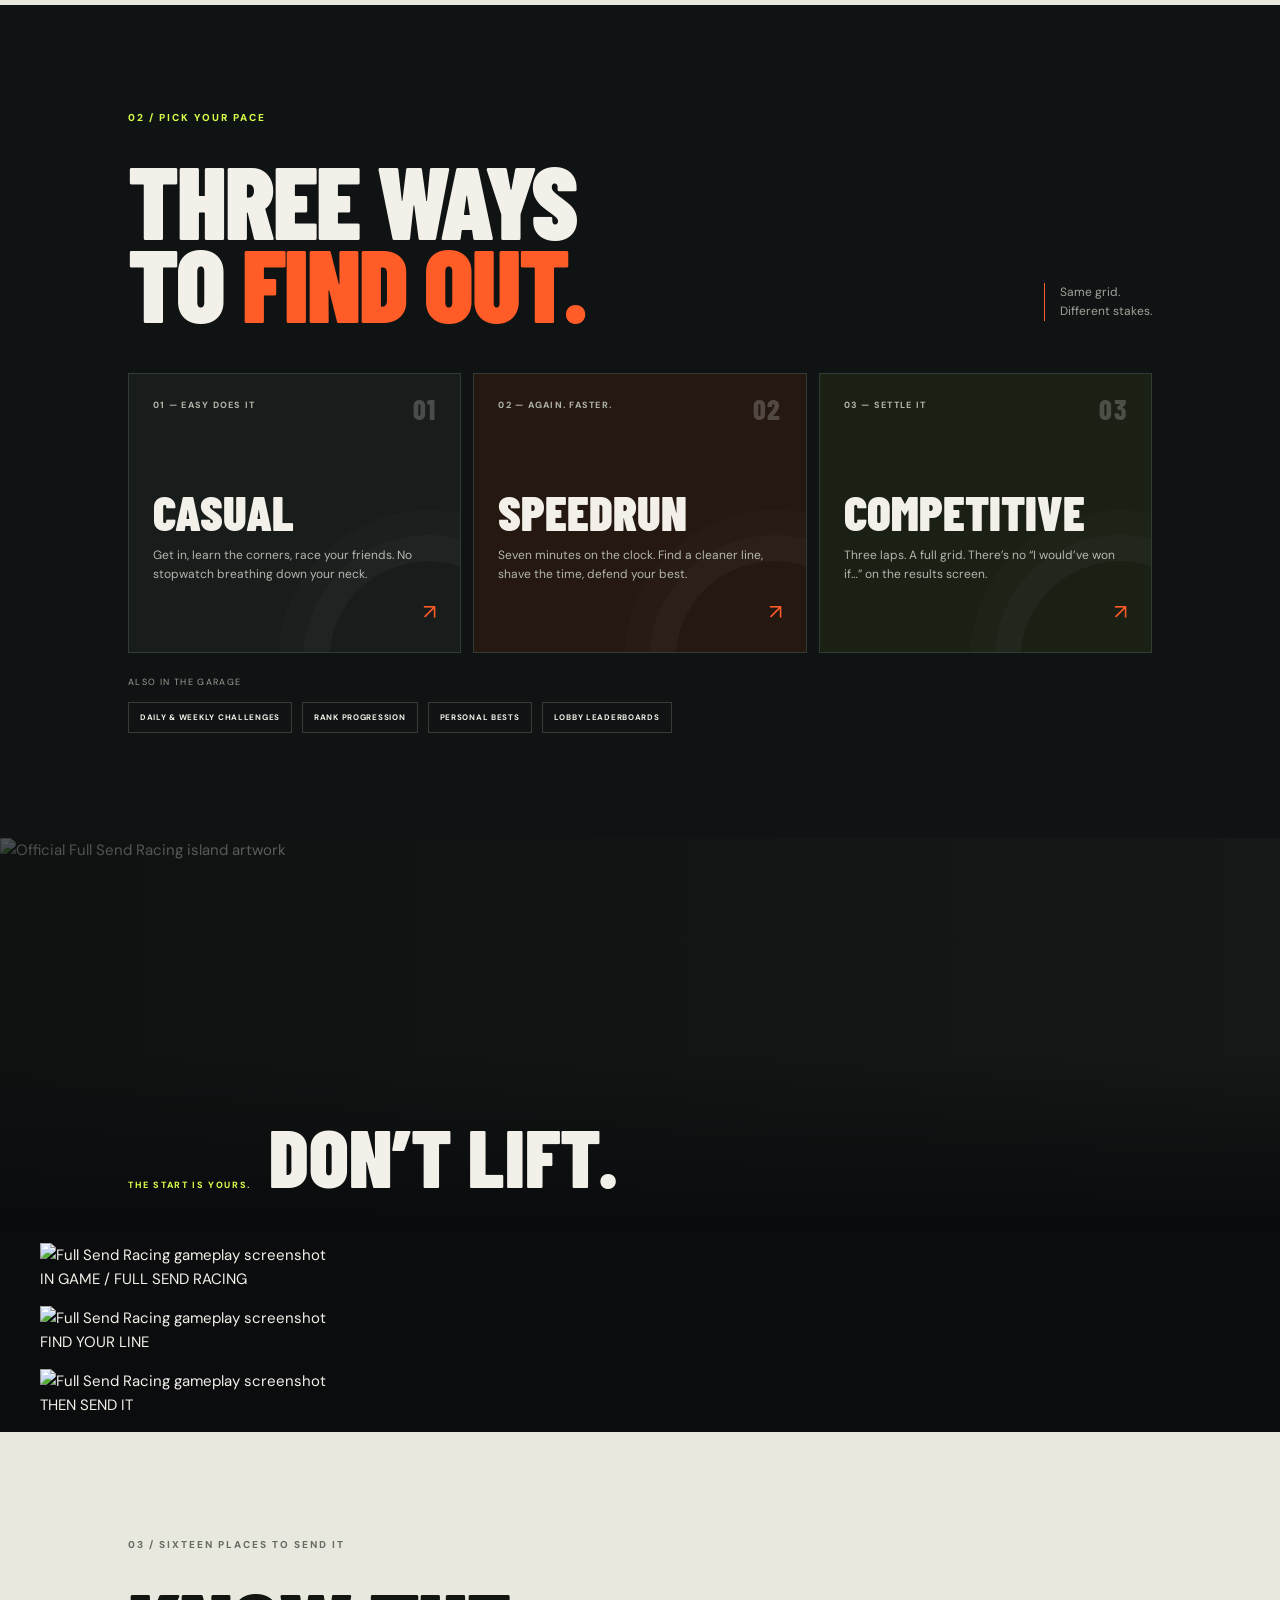
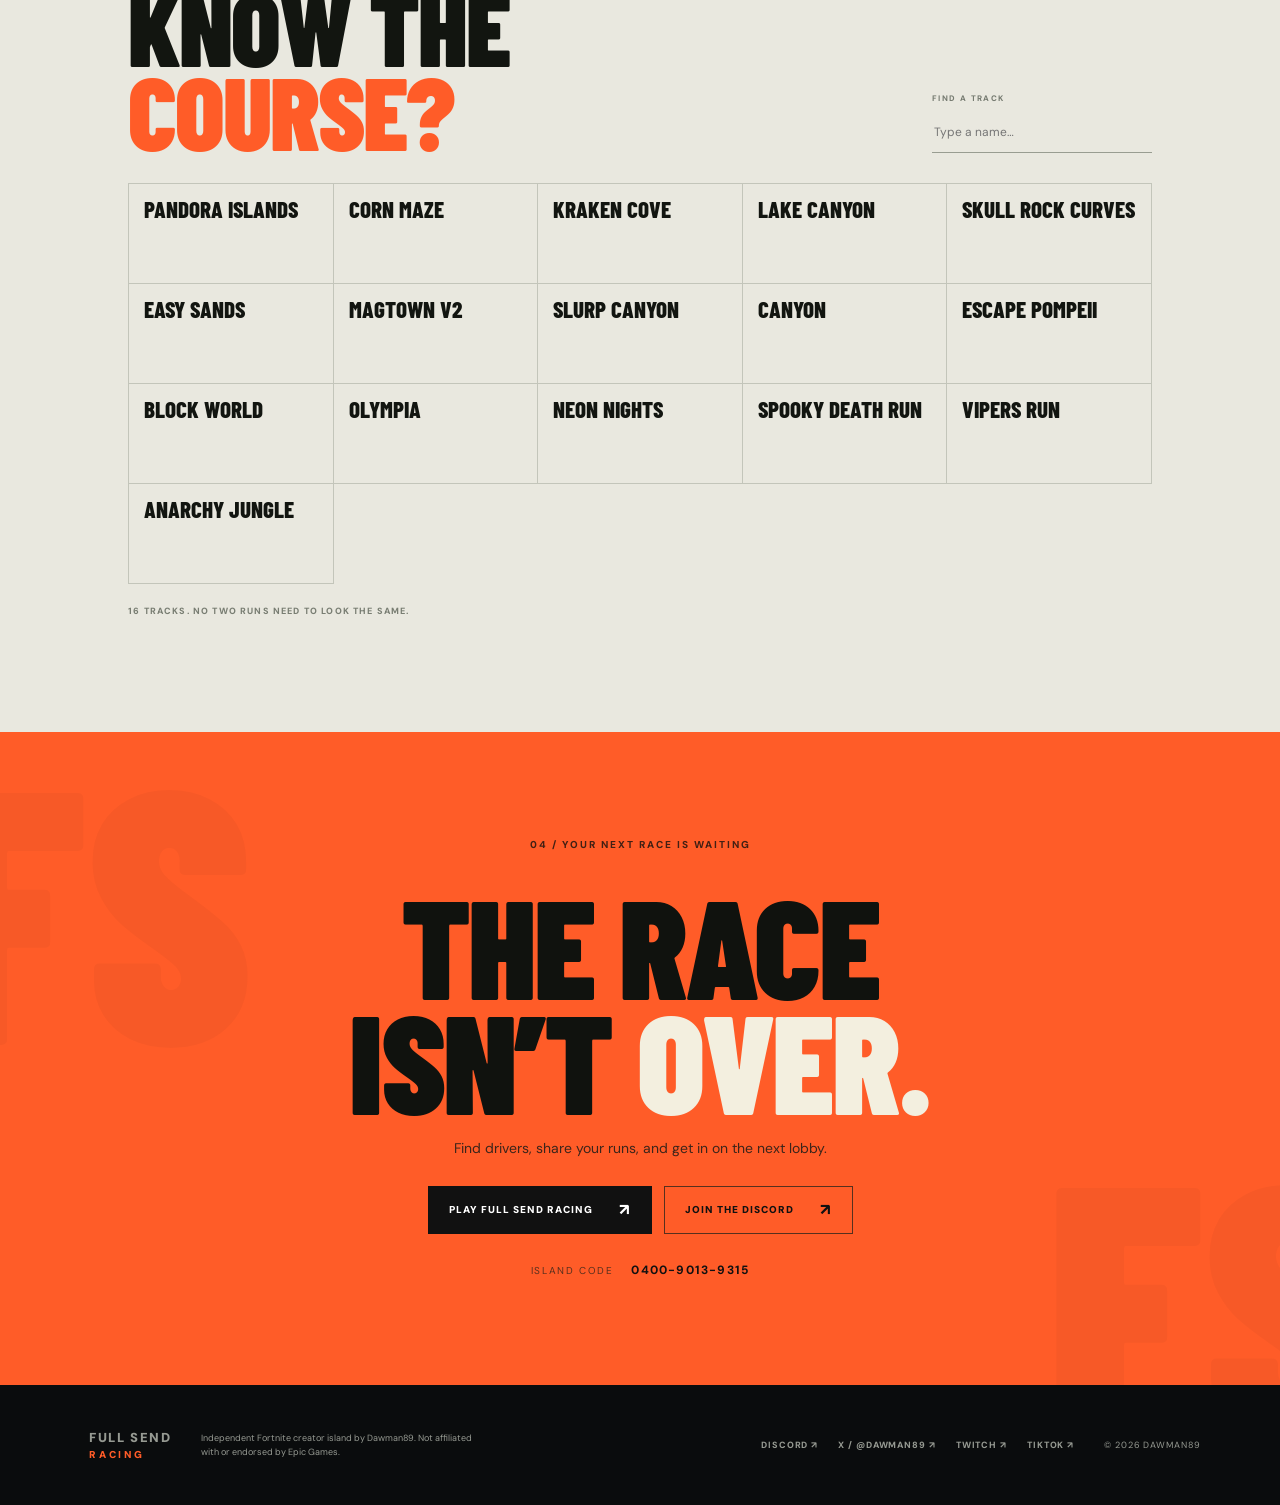
==== commit 7bd6ffc5: "Use official Full Send Racing artwork and gallery" ====
--- a/index.html
+++ b/index.html
@@ -3,15 +3,15 @@
 <title>Full Send Racing — Fortnite Island by Dawman89</title>
 <meta name="description" content="16 tracks. Three ways to race. Full Send Racing is Dawman89's independent Fortnite racing island. Play now with island code 0400-9013-9315.">
 <meta name="robots" content="index,follow,max-image-preview:large"><link rel="canonical" href="https://uefn-racer.github.io/full-send-racing/">
-<meta property="og:type" content="website"><meta property="og:title" content="Full Send Racing | The Race Isn't Over"><meta property="og:description" content="Sixteen tracks. Casual, Speedrun and Competitive. Drop in and race."><meta property="og:url" content="https://uefn-racer.github.io/full-send-racing/"><meta property="og:image" content="https://cdn-0001.qstv.on.epicgames.com/BcYHLBwQKWUfVoemAb/image/landscape_comp_m.jpeg"><meta name="twitter:card" content="summary_large_image">
+<meta property="og:type" content="website"><meta property="og:title" content="Full Send Racing | The Race Isn't Over"><meta property="og:description" content="Sixteen tracks. Casual, Speedrun and Competitive. Drop in and race."><meta property="og:url" content="https://uefn-racer.github.io/full-send-racing/"><meta property="og:image" content="https://cdn-0001.qstv.on.epicgames.com/BcYHLBwQKWUfVoemAb/image/landscape_comp.jpeg"><meta name="twitter:card" content="summary_large_image">
 <link rel="preconnect" href="https://cdn-0001.qstv.on.epicgames.com"><link rel="stylesheet" href="style.css">
 <script type="application/ld+json">{"@context":"https://schema.org","@type":"VideoGame","name":"Full Send Racing","description":"An independent Fortnite racing island by Dawman89 with 16 tracks and three race modes.","genre":["Racing","Arcade"],"gamePlatform":"Fortnite","author":{"@type":"Person","name":"Dawman89"},"url":"https://uefn-racer.github.io/full-send-racing/","sameAs":["https://www.fortnite.com/@dawman89/0400-9013-9315"],"isAccessibleForFree":true}</script></head>
-<body><header class="topbar"><a class="wordmark" href="#top" aria-label="Full Send Racing home"><span class="mark">FS</span><span>FULL SEND<small>RACING</small></span></a><nav aria-label="Main navigation"><a href="#modes">Race modes</a><a href="#tracks">The tracks</a><a href="#community">Community</a></nav><a class="nav-cta" href="https://www.fortnite.com/@dawman89/0400-9013-9315" target="_blank" rel="noopener">PLAY IN FORTNITE <b>↗</b></a></header>
+<body><header class="topbar"><a class="wordmark" href="#top" aria-label="Full Send Racing home"><img class="mark-img" src="https://cdn-0001.qstv.on.epicgames.com/BcYHLBwQKWUfVoemAb/image/lobby.jpeg" alt=""><span>FULL SEND<small>RACING</small></span></a><nav aria-label="Main navigation"><a href="#modes">Race modes</a><a href="#tracks">The tracks</a><a href="#community">Community</a></nav><a class="nav-cta" href="https://www.fortnite.com/@dawman89/0400-9013-9315" target="_blank" rel="noopener">PLAY IN FORTNITE <b>↗</b></a></header>
 <main id="top"><section class="hero"><div class="hero-art" aria-hidden="true"></div><div class="hero-content"><div class="kicker"><i></i> A FORTNITE RACING ISLAND BY DAWMAN89</div><h1>THE RACE<br>ISN’T <em>OVER.</em></h1><p class="hero-copy">Pick a track. Find your line. Send it.</p><p class="hero-sub">Sixteen courses, three ways to race, and always one more run in you.</p><div class="hero-actions"><a class="button orange" href="https://www.fortnite.com/@dawman89/0400-9013-9315" target="_blank" rel="noopener">RACE NOW <span>↗</span></a><button class="button ghost" id="copy" type="button">COPY ISLAND CODE <span>▣</span></button></div><div class="code-line"><span>ISLAND CODE</span><strong>0400-9013-9315</strong></div></div><div class="hero-stamp"><strong >16</strong><span>TRACKS<br>ONE GRID</span></div><div class="scroll-note">SCROLL TO GRID <span>↓</span></div></section>
 <div class="ticker" aria-label="Race modes"><div>CASUAL <b>✳</b> SPEEDRUN <b>✳</b> COMPETITIVE <b>✳</b> THE RACE ISN’T OVER <b>✳</b> CASUAL <b>✳</b> SPEEDRUN <b>✳</b> COMPETITIVE <b>✳</b></div></div>
 <section class="intro section"><div class="section-label">01 / GET ON THE GRID</div><div class="intro-row"><h2>MADE FOR<br>THE <em>REMATCH.</em></h2><div><p>Full Send Racing is an independent Fortnite island built around the good part: learning a course, finding speed, and lining up for one more race.</p><p>Run a relaxed lobby, chase a personal best, or see who owns the podium. Your call.</p><a class="text-link" href="https://www.fortnite.com/@dawman89/0400-9013-9315" target="_blank" rel="noopener">FIND IT IN FORTNITE <span>↗</span></a></div></div><div class="stats"><div><strong >16</strong><span>TRACKS</span></div><div><strong>03</strong><span>RACE MODES</span></div><div><strong>12</strong><span>DRIVERS ON THE GRID</span></div><div><strong>∞</strong><span>“ONE MORE RUN”s</span></div></div></section>
 <section id="modes" class="modes section"><div class="section-label">02 / PICK YOUR PACE</div><div class="heading-line"><h2>THREE WAYS<br>TO <em>FIND OUT.</em></h2><span class="side-note">Same grid.<br>Different stakes.</span></div><div class="mode-grid"><article class="mode-card casual"><div class="card-top"><span>01 — EASY DOES IT</span><b>01</b></div><h3>CASUAL</h3><p>Get in, learn the corners, race your friends. No stopwatch breathing down your neck.</p><span class="card-arrow">↗</span></article><article class="mode-card speed"><div class="card-top"><span>02 — AGAIN. FASTER.</span><b>02</b></div><h3>SPEEDRUN</h3><p>Seven minutes on the clock. Find a cleaner line, shave the time, defend your best.</p><span class="card-arrow">↗</span></article><article class="mode-card comp"><div class="card-top"><span>03 — SETTLE IT</span><b>03</b></div><h3>COMPETITIVE</h3><p>Three laps. A full grid. There’s no “I would’ve won if…” on the results screen.</p><span class="card-arrow">↗</span></article></div><div class="extras"><span>ALSO IN THE GARAGE</span><b>DAILY & WEEKLY CHALLENGES</b><b>RANK PROGRESSION</b><b>PERSONAL BESTS</b><b>LOBBY LEADERBOARDS</b></div></section>
 <section class="visual-break"><img src="https://cdn-0001.qstv.on.epicgames.com/BcYHLBwQKWUfVoemAb/image/landscape_comp_m.jpeg" alt="Official Full Send Racing island artwork"><div class="visual-caption"><span>THE START IS YOURS.</span><strong>DON’T LIFT.</strong></div></section>
-<section id="tracks" class="tracks section"><div class="section-label">03 / SIXTEEN PLACES TO SEND IT</div><div class="heading-line"><h2>KNOW THE<br><em>COURSE?</em></h2><label class="search-wrap"><span>FIND A TRACK</span><input id="trackSearch" type="search" placeholder="Type a name…" aria-label="Search tracks"></label></div><div class="track-grid" id="trackGrid"></div><p class="track-foot">16 TRACKS. NO TWO RUNS NEED TO LOOK THE SAME.</p></section>
+<section class="media-gallery" aria-label="Official Full Send Racing screenshots"><figure><img src="https://cdn-0001.qstv.on.epicgames.com/npAvyYxzEjoNTNFlHs/image/screenshot_0.jpeg" alt="Full Send Racing gameplay screenshot"><figcaption>IN GAME / FULL SEND RACING</figcaption></figure><figure><img src="https://cdn-0001.qstv.on.epicgames.com/npAvyYxzEjoNTNFlHs/image/screenshot_1.jpeg" alt="Full Send Racing gameplay screenshot"><figcaption>FIND YOUR LINE</figcaption></figure><figure><img src="https://cdn-0001.qstv.on.epicgames.com/npAvyYxzEjoNTNFlHs/image/screenshot_2.jpeg" alt="Full Send Racing gameplay screenshot"><figcaption>THEN SEND IT</figcaption></figure></section><section id="tracks" class="tracks section"><div class="section-label">03 / SIXTEEN PLACES TO SEND IT</div><div class="heading-line"><h2>KNOW THE<br><em>COURSE?</em></h2><label class="search-wrap"><span>FIND A TRACK</span><input id="trackSearch" type="search" placeholder="Type a name…" aria-label="Search tracks"></label></div><div class="track-grid" id="trackGrid"></div><p class="track-foot">16 TRACKS. NO TWO RUNS NEED TO LOOK THE SAME.</p></section>
 <section id="community" class="community section"><div class="community-inner"><div class="section-label">04 / YOUR NEXT RACE IS WAITING</div><h2>THE RACE<br>ISN’T <em>OVER.</em></h2><p>Find drivers, share your runs, and get in on the next lobby.</p><div class="hero-actions"><a class="button orange" href="https://www.fortnite.com/@dawman89/0400-9013-9315" target="_blank" rel="noopener">PLAY FULL SEND RACING <span>↗</span></a><a class="button ghost" href="https://discord.gg/Y7uBCfhr4U" target="_blank" rel="noopener noreferrer">JOIN THE DISCORD <span>↗</span></a></div><div class="code-line"><span>ISLAND CODE</span><strong>0400-9013-9315</strong></div></div></section></main>
-<footer><a class="wordmark" href="#top"><span class="mark">FS</span><span>FULL SEND<small>RACING</small></span></a><p>Independent Fortnite creator island by Dawman89. Not affiliated with or endorsed by Epic Games.</p><div class="social"><a href="https://discord.gg/Y7uBCfhr4U" target="_blank" rel="noopener noreferrer">DISCORD ↗</a><a href="https://x.com/Dawman89" target="_blank" rel="noopener noreferrer">X / @DAWMAN89 ↗</a><a href="https://www.twitch.tv/dawman89" target="_blank" rel="noopener noreferrer">TWITCH ↗</a><a href="https://www.tiktok.com/@dawman89" target="_blank" rel="noopener noreferrer">TIKTOK ↗</a></div><span class="copyright">© <span id="year"></span> DAWMAN89</span></footer><script src="script.js"></script></body></html>+<footer><a class="wordmark" href="#top"><img class="mark-img" src="https://cdn-0001.qstv.on.epicgames.com/BcYHLBwQKWUfVoemAb/image/lobby.jpeg" alt=""><span>FULL SEND<small>RACING</small></span></a><p>Independent Fortnite creator island by Dawman89. Not affiliated with or endorsed by Epic Games.</p><div class="social"><a href="https://discord.gg/Y7uBCfhr4U" target="_blank" rel="noopener noreferrer">DISCORD ↗</a><a href="https://x.com/Dawman89" target="_blank" rel="noopener noreferrer">X / @DAWMAN89 ↗</a><a href="https://www.twitch.tv/dawman89" target="_blank" rel="noopener noreferrer">TWITCH ↗</a><a href="https://www.tiktok.com/@dawman89" target="_blank" rel="noopener noreferrer">TIKTOK ↗</a></div><span class="copyright">© <span id="year"></span> DAWMAN89</span></footer><script src="script.js"></script></body></html>
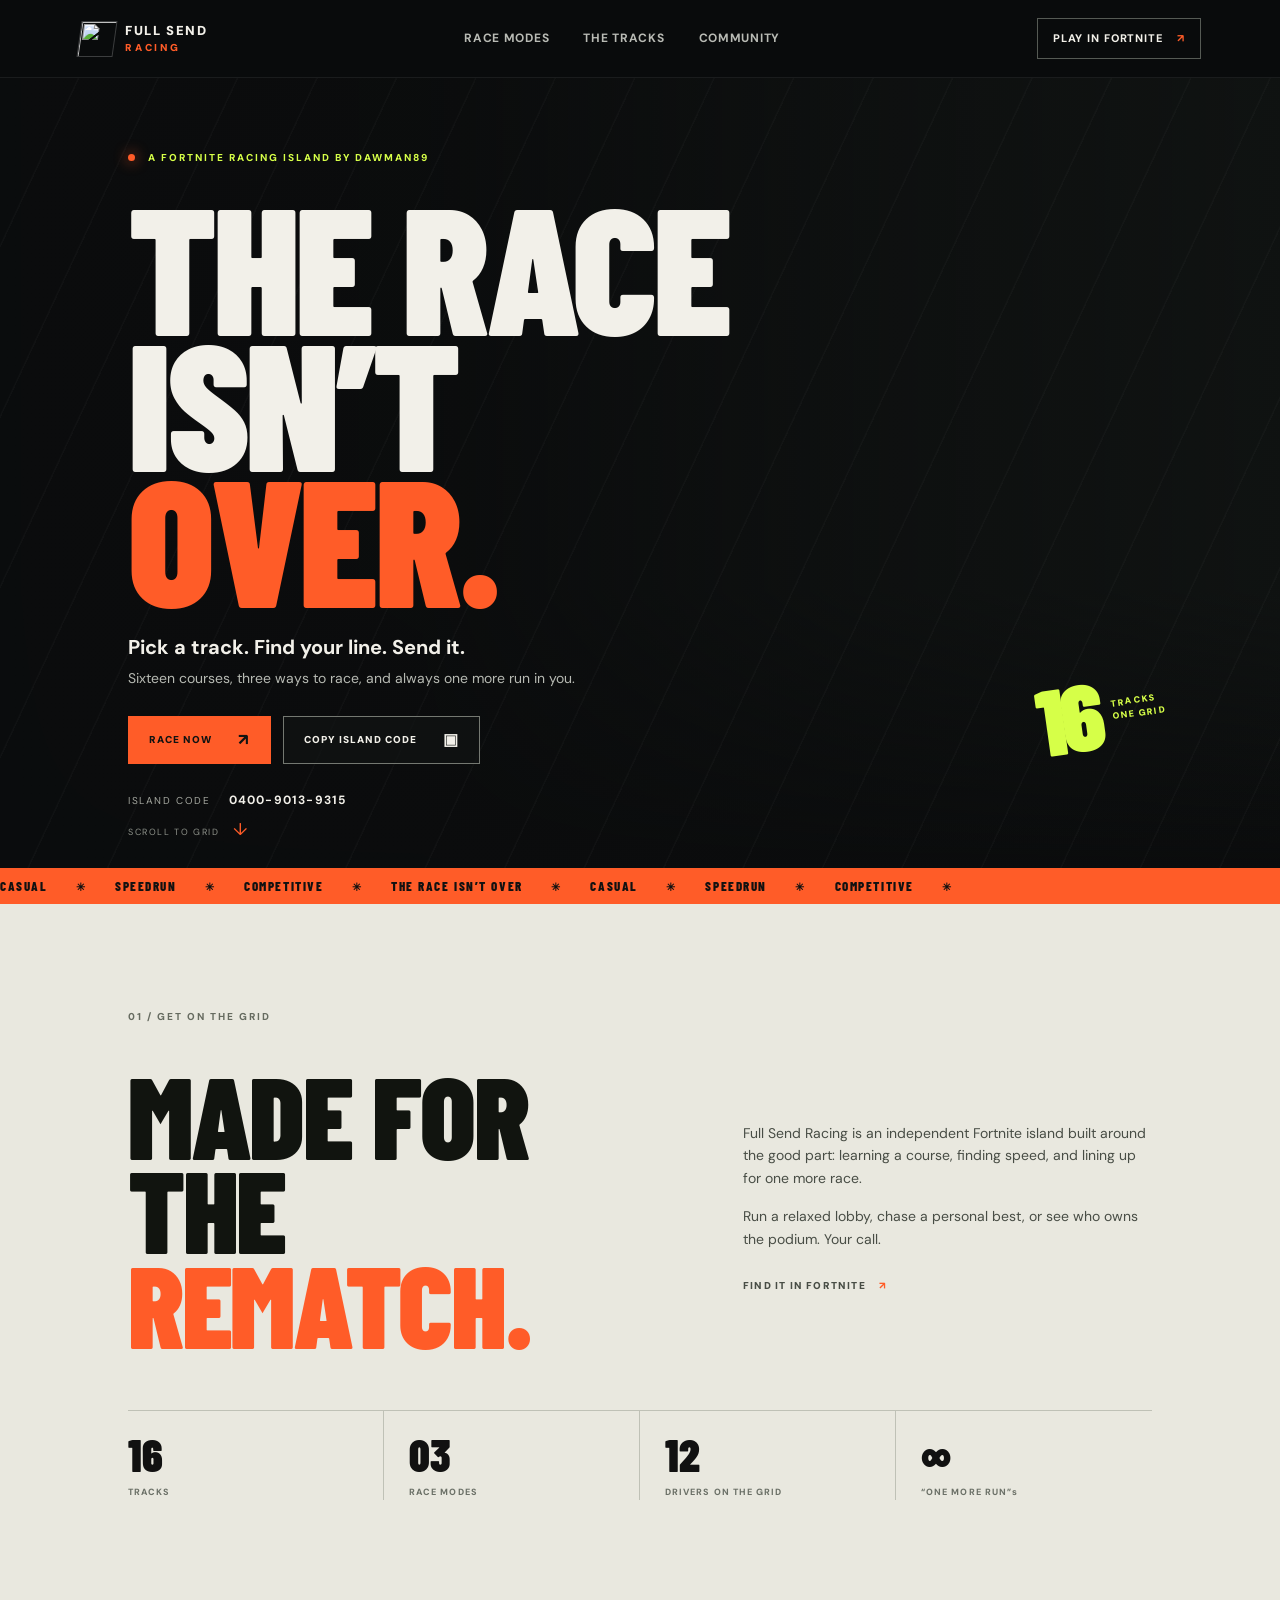
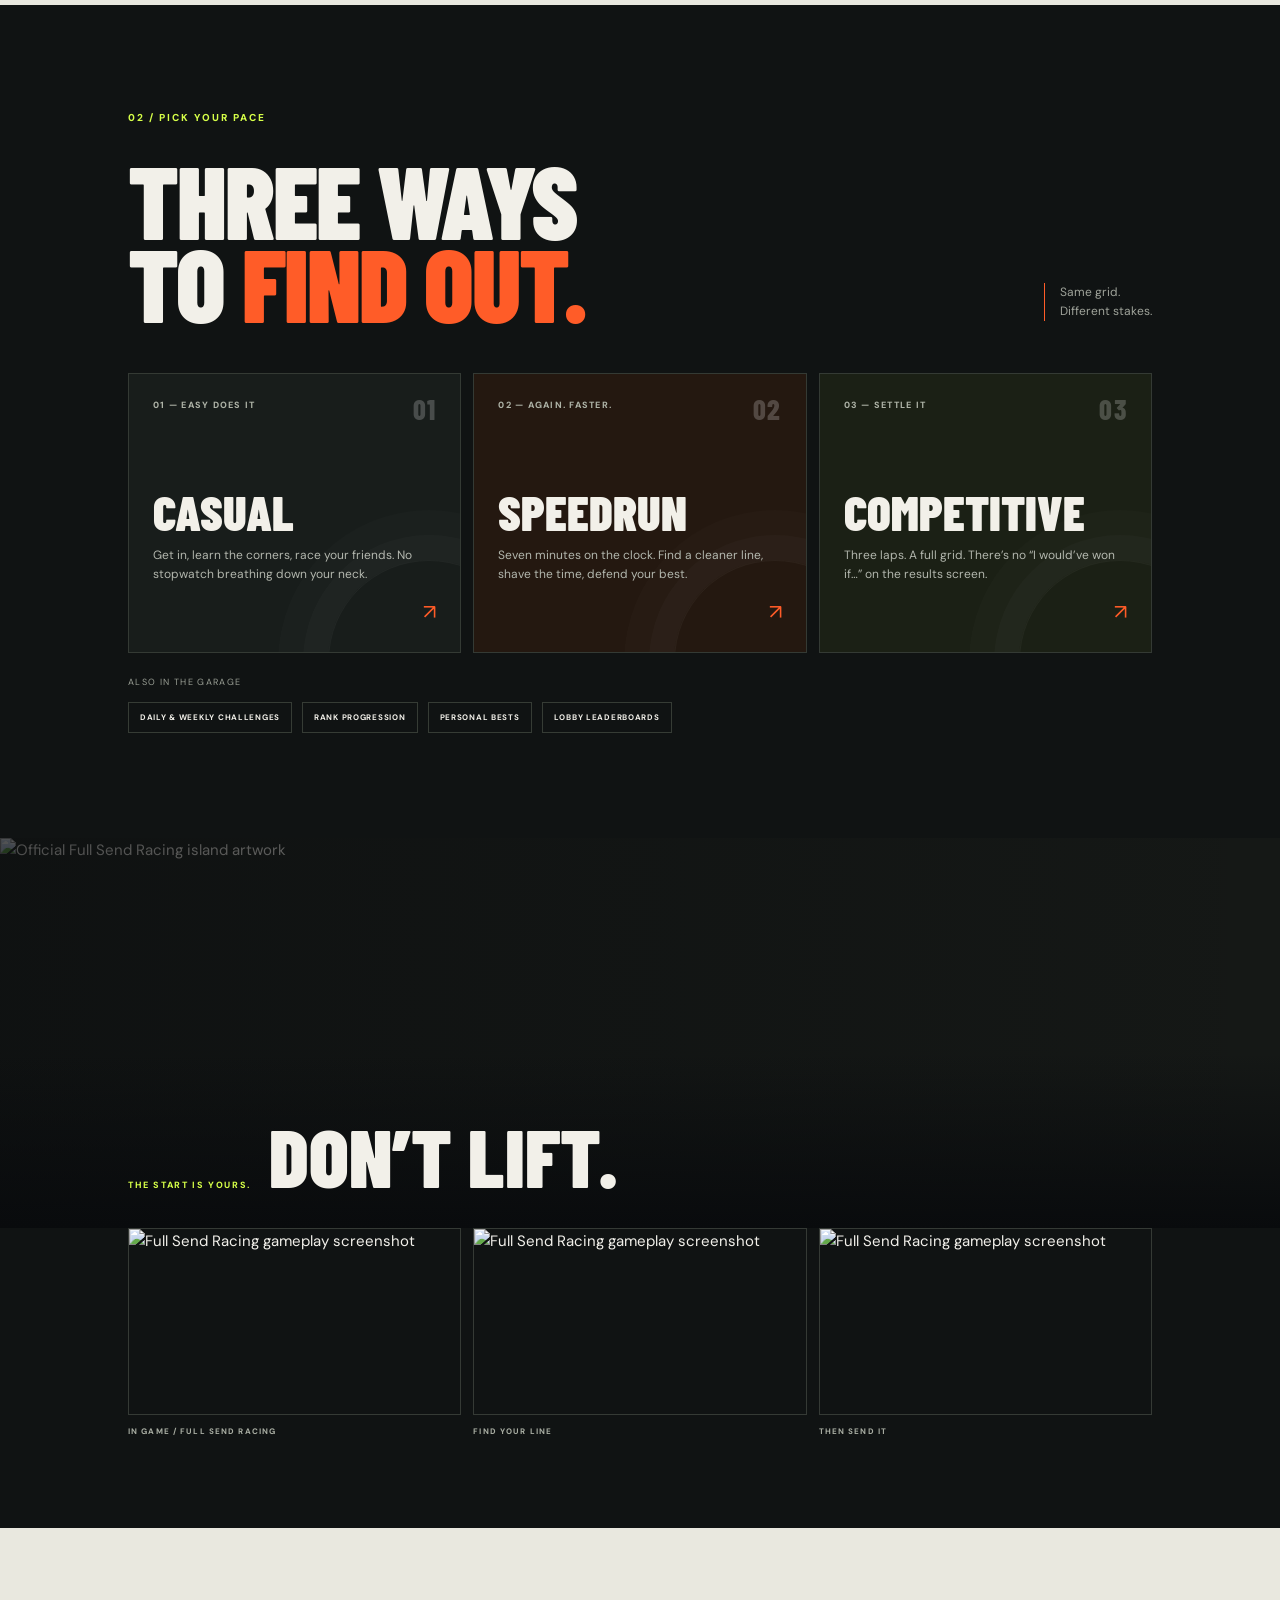
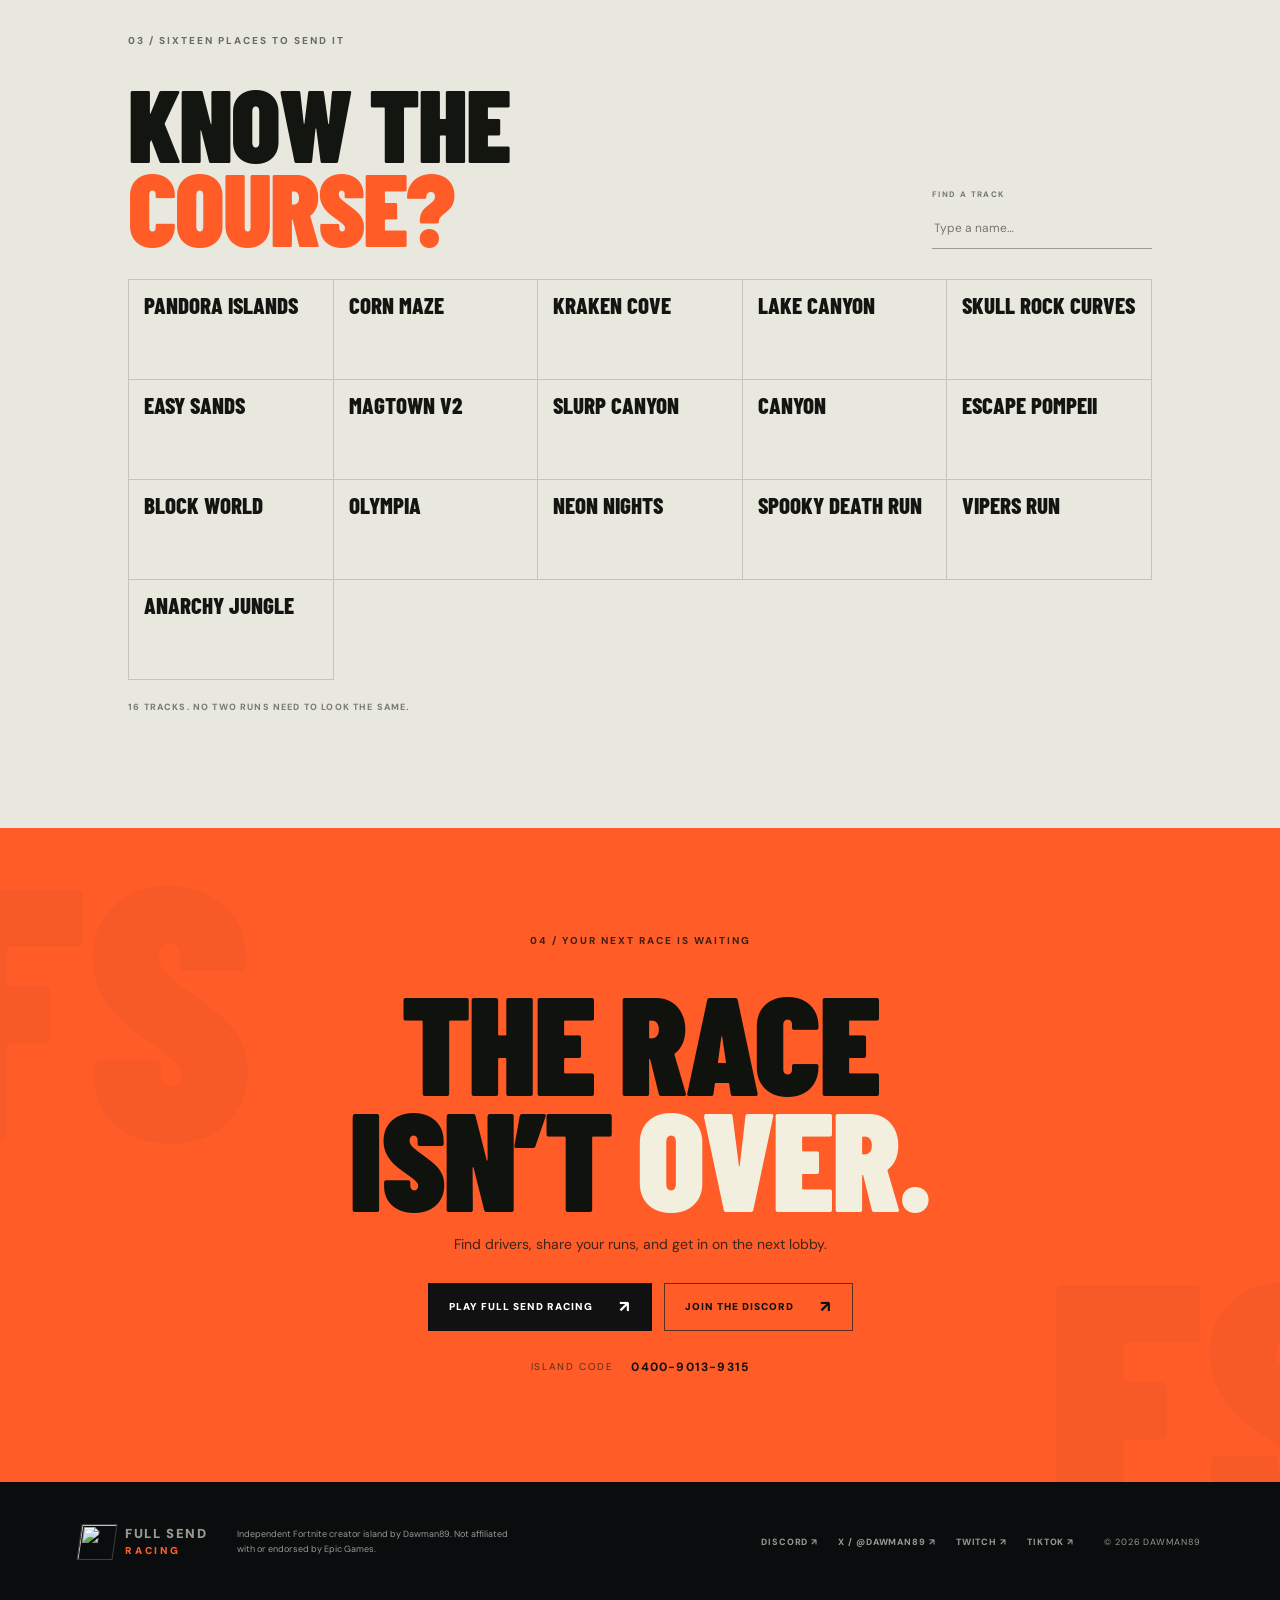
==== commit 1926597a: "Refresh cached Full Send Racing site assets" ====
--- a/index.html
+++ b/index.html
@@ -4,7 +4,7 @@
 <meta name="description" content="16 tracks. Three ways to race. Full Send Racing is Dawman89's independent Fortnite racing island. Play now with island code 0400-9013-9315.">
 <meta name="robots" content="index,follow,max-image-preview:large"><link rel="canonical" href="https://uefn-racer.github.io/full-send-racing/">
 <meta property="og:type" content="website"><meta property="og:title" content="Full Send Racing | The Race Isn't Over"><meta property="og:description" content="Sixteen tracks. Casual, Speedrun and Competitive. Drop in and race."><meta property="og:url" content="https://uefn-racer.github.io/full-send-racing/"><meta property="og:image" content="https://cdn-0001.qstv.on.epicgames.com/BcYHLBwQKWUfVoemAb/image/landscape_comp.jpeg"><meta name="twitter:card" content="summary_large_image">
-<link rel="preconnect" href="https://cdn-0001.qstv.on.epicgames.com"><link rel="stylesheet" href="style.css">
+<link rel="preconnect" href="https://cdn-0001.qstv.on.epicgames.com"><link rel="stylesheet" href="style.css?v=20261112">
 <script type="application/ld+json">{"@context":"https://schema.org","@type":"VideoGame","name":"Full Send Racing","description":"An independent Fortnite racing island by Dawman89 with 16 tracks and three race modes.","genre":["Racing","Arcade"],"gamePlatform":"Fortnite","author":{"@type":"Person","name":"Dawman89"},"url":"https://uefn-racer.github.io/full-send-racing/","sameAs":["https://www.fortnite.com/@dawman89/0400-9013-9315"],"isAccessibleForFree":true}</script></head>
 <body><header class="topbar"><a class="wordmark" href="#top" aria-label="Full Send Racing home"><img class="mark-img" src="https://cdn-0001.qstv.on.epicgames.com/BcYHLBwQKWUfVoemAb/image/lobby.jpeg" alt=""><span>FULL SEND<small>RACING</small></span></a><nav aria-label="Main navigation"><a href="#modes">Race modes</a><a href="#tracks">The tracks</a><a href="#community">Community</a></nav><a class="nav-cta" href="https://www.fortnite.com/@dawman89/0400-9013-9315" target="_blank" rel="noopener">PLAY IN FORTNITE <b>↗</b></a></header>
 <main id="top"><section class="hero"><div class="hero-art" aria-hidden="true"></div><div class="hero-content"><div class="kicker"><i></i> A FORTNITE RACING ISLAND BY DAWMAN89</div><h1>THE RACE<br>ISN’T <em>OVER.</em></h1><p class="hero-copy">Pick a track. Find your line. Send it.</p><p class="hero-sub">Sixteen courses, three ways to race, and always one more run in you.</p><div class="hero-actions"><a class="button orange" href="https://www.fortnite.com/@dawman89/0400-9013-9315" target="_blank" rel="noopener">RACE NOW <span>↗</span></a><button class="button ghost" id="copy" type="button">COPY ISLAND CODE <span>▣</span></button></div><div class="code-line"><span>ISLAND CODE</span><strong>0400-9013-9315</strong></div></div><div class="hero-stamp"><strong >16</strong><span>TRACKS<br>ONE GRID</span></div><div class="scroll-note">SCROLL TO GRID <span>↓</span></div></section>
@@ -14,4 +14,4 @@
 <section class="visual-break"><img src="https://cdn-0001.qstv.on.epicgames.com/BcYHLBwQKWUfVoemAb/image/landscape_comp_m.jpeg" alt="Official Full Send Racing island artwork"><div class="visual-caption"><span>THE START IS YOURS.</span><strong>DON’T LIFT.</strong></div></section>
 <section class="media-gallery" aria-label="Official Full Send Racing screenshots"><figure><img src="https://cdn-0001.qstv.on.epicgames.com/npAvyYxzEjoNTNFlHs/image/screenshot_0.jpeg" alt="Full Send Racing gameplay screenshot"><figcaption>IN GAME / FULL SEND RACING</figcaption></figure><figure><img src="https://cdn-0001.qstv.on.epicgames.com/npAvyYxzEjoNTNFlHs/image/screenshot_1.jpeg" alt="Full Send Racing gameplay screenshot"><figcaption>FIND YOUR LINE</figcaption></figure><figure><img src="https://cdn-0001.qstv.on.epicgames.com/npAvyYxzEjoNTNFlHs/image/screenshot_2.jpeg" alt="Full Send Racing gameplay screenshot"><figcaption>THEN SEND IT</figcaption></figure></section><section id="tracks" class="tracks section"><div class="section-label">03 / SIXTEEN PLACES TO SEND IT</div><div class="heading-line"><h2>KNOW THE<br><em>COURSE?</em></h2><label class="search-wrap"><span>FIND A TRACK</span><input id="trackSearch" type="search" placeholder="Type a name…" aria-label="Search tracks"></label></div><div class="track-grid" id="trackGrid"></div><p class="track-foot">16 TRACKS. NO TWO RUNS NEED TO LOOK THE SAME.</p></section>
 <section id="community" class="community section"><div class="community-inner"><div class="section-label">04 / YOUR NEXT RACE IS WAITING</div><h2>THE RACE<br>ISN’T <em>OVER.</em></h2><p>Find drivers, share your runs, and get in on the next lobby.</p><div class="hero-actions"><a class="button orange" href="https://www.fortnite.com/@dawman89/0400-9013-9315" target="_blank" rel="noopener">PLAY FULL SEND RACING <span>↗</span></a><a class="button ghost" href="https://discord.gg/Y7uBCfhr4U" target="_blank" rel="noopener noreferrer">JOIN THE DISCORD <span>↗</span></a></div><div class="code-line"><span>ISLAND CODE</span><strong>0400-9013-9315</strong></div></div></section></main>
-<footer><a class="wordmark" href="#top"><img class="mark-img" src="https://cdn-0001.qstv.on.epicgames.com/BcYHLBwQKWUfVoemAb/image/lobby.jpeg" alt=""><span>FULL SEND<small>RACING</small></span></a><p>Independent Fortnite creator island by Dawman89. Not affiliated with or endorsed by Epic Games.</p><div class="social"><a href="https://discord.gg/Y7uBCfhr4U" target="_blank" rel="noopener noreferrer">DISCORD ↗</a><a href="https://x.com/Dawman89" target="_blank" rel="noopener noreferrer">X / @DAWMAN89 ↗</a><a href="https://www.twitch.tv/dawman89" target="_blank" rel="noopener noreferrer">TWITCH ↗</a><a href="https://www.tiktok.com/@dawman89" target="_blank" rel="noopener noreferrer">TIKTOK ↗</a></div><span class="copyright">© <span id="year"></span> DAWMAN89</span></footer><script src="script.js"></script></body></html>+<footer><a class="wordmark" href="#top"><img class="mark-img" src="https://cdn-0001.qstv.on.epicgames.com/BcYHLBwQKWUfVoemAb/image/lobby.jpeg" alt=""><span>FULL SEND<small>RACING</small></span></a><p>Independent Fortnite creator island by Dawman89. Not affiliated with or endorsed by Epic Games.</p><div class="social"><a href="https://discord.gg/Y7uBCfhr4U" target="_blank" rel="noopener noreferrer">DISCORD ↗</a><a href="https://x.com/Dawman89" target="_blank" rel="noopener noreferrer">X / @DAWMAN89 ↗</a><a href="https://www.twitch.tv/dawman89" target="_blank" rel="noopener noreferrer">TWITCH ↗</a><a href="https://www.tiktok.com/@dawman89" target="_blank" rel="noopener noreferrer">TIKTOK ↗</a></div><span class="copyright">© <span id="year"></span> DAWMAN89</span></footer><script src="script.js?v=20261112"></script></body></html>
--- a/style.css
+++ b/style.css
@@ -1,2 +1,3 @@
 @import url('https://fonts.googleapis.com/css2?family=Barlow+Condensed:wght@500;600;700;800;900&family=DM+Sans:wght@400;500;600;700;800&display=swap');
-:root{--bg:#0a0c0d;--panel:#121617;--ink:#f2f0e9;--muted:#9b9d97;--line:#303531;--orange:#ff5c28;--acid:#d6ff48;--display:'Barlow Condensed',Impact,sans-serif;--body:'DM Sans',Arial,sans-serif}*{box-sizing:border-box}html{scroll-behavior:smooth;scroll-padding-top:80px}body{margin:0;background:var(--bg);color:var(--ink);font:15px/1.6 var(--body),sans-serif}a{color:inherit;text-decoration:none}button,input{font:inherit}.topbar{height:78px;padding:0 6.2vw;display:flex;align-items:center;justify-content:space-between;border-bottom:1px solid #ffffff12;background:#0a0c0df2;position:sticky;top:0;z-index:20;backdrop-filter:blur(14px)}.wordmark{display:flex;align-items:center;gap:10px;font-weight:900;font-size:13px;letter-spacing:.12em;line-height:1.05}.wordmark small{display:block;color:var(--orange);font-size:10px;letter-spacing:.26em;margin-top:5px}.mark{display:grid;place-items:center;width:36px;height:36px;background:var(--orange);color:#101010;font:900 17px var(--display);letter-spacing:-.05em;transform:skew(-8deg)}nav{display:flex;gap:34px;color:#b9bbb5;font-size:12px;font-weight:700;letter-spacing:.06em;text-transform:uppercase}nav a:hover,.social a:hover,.text-link:hover{color:var(--acid)}.nav-cta{font-size:11px;font-weight:800;letter-spacing:.08em;border:1px solid #555a54;padding:11px 15px}.nav-cta b{color:var(--orange);margin-left:10px}.hero{height:min(790px,calc(100svh - 78px));min-height:650px;position:relative;overflow:hidden;background:#101312}.hero-art{position:absolute;inset:0;background:linear-gradient(90deg,#0a0c0d 0%,#0a0c0df5 33%,#0a0c0d70 67%,#0a0c0d18 100%),linear-gradient(0deg,#0a0c0d 0%,transparent 35%),url('https://cdn-0001.qstv.on.epicgames.com/BcYHLBwQKWUfVoemAb/image/landscape_comp_m.jpeg') center 48%/cover no-repeat;filter:saturate(.72)}.hero:after{content:'';position:absolute;inset:0;background:repeating-linear-gradient(115deg,transparent 0 70px,#ffffff06 71px 72px);pointer-events:none}.hero-content{position:relative;z-index:2;padding:8vh 10vw;max-width:880px}.kicker,.section-label{color:var(--acid);font-size:10px;font-weight:800;letter-spacing:.2em;text-transform:uppercase}.kicker i{display:inline-block;width:7px;height:7px;border-radius:50%;background:var(--orange);margin-right:9px;box-shadow:0 0 14px var(--orange)}h1,h2,h3,p{margin-top:0}h1,h2,h3{font-family:var(--display);font-weight:900;text-transform:uppercase}h1{font-size:clamp(96px,14vw,190px);line-height:.76;letter-spacing:-.025em;margin:31px 0 25px}em{color:var(--orange);font-style:normal}.hero-copy{font-size:20px;font-weight:700;margin-bottom:4px}.hero-sub{color:#b7bab3;font-size:14px}.hero-actions{display:flex;gap:12px;flex-wrap:wrap;margin:27px 0}.button{min-height:48px;padding:0 20px;display:inline-flex;align-items:center;justify-content:center;gap:26px;font-size:10px;letter-spacing:.1em;font-weight:900;border:1px solid transparent;cursor:pointer;transition:transform .2s,background .2s}.button:hover{transform:translateY(-2px)}.button span{font-size:16px}.orange{background:var(--orange);color:#121312}.orange:hover{background:#ff784c}.ghost{border-color:#747871;background:#121514a8;color:var(--ink)}.ghost:hover{border-color:var(--acid);color:var(--acid)}.code-line{display:flex;gap:18px;align-items:center;font-size:10px;letter-spacing:.16em;color:#a4a79f}.code-line strong{color:var(--ink);font-size:12px;letter-spacing:.1em}.hero-stamp{position:absolute;z-index:2;right:9vw;bottom:15%;display:flex;align-items:center;gap:12px;transform:rotate(-8deg);color:var(--acid)}.hero-stamp strong{font:900 94px/.8 var(--display);letter-spacing:-.04em}.hero-stamp span{font-size:9px;line-height:1.35;font-weight:900;letter-spacing:.15em}.scroll-note{position:absolute;z-index:2;bottom:25px;left:10vw;color:#8d9189;font-size:9px;letter-spacing:.18em}.scroll-note span{color:var(--orange);font-size:17px;margin-left:10px}.ticker{overflow:hidden;background:var(--orange);color:#111;white-space:nowrap;padding:10px 0;font:800 13px var(--display);letter-spacing:.12em}.ticker div{min-width:max-content;animation:slide 30s linear infinite}.ticker b{margin:0 24px;font-size:11px}@keyframes slide{to{transform:translateX(-18%)}}.section{padding:105px 10vw}.intro{background:#e9e8df;color:#11140f}.intro .section-label{color:#666b60}.intro-row{display:grid;grid-template-columns:1.1fr .9fr;gap:9vw;align-items:center;padding:42px 0 60px}.intro h2,.heading-line h2,.community h2{font-size:clamp(65px,9vw,120px);line-height:.82;letter-spacing:-.02em;margin:0}.intro h2 em{color:var(--orange)}.intro-row>div{max-width:490px;color:#484d45;font-size:14px}.intro-row>div p{margin-bottom:16px}.text-link{display:inline-block;margin-top:12px;font-size:10px;font-weight:900;letter-spacing:.12em}.text-link span{color:var(--orange);margin-left:10px}.stats{border-top:1px solid #bfc1b6;display:grid;grid-template-columns:repeat(4,1fr)}.stats div{padding:22px 14px 0 0;border-right:1px solid #bfc1b6}.stats div+div{padding-left:25px}.stats div:last-child{border:0}.stats strong{display:block;font:900 45px/.95 var(--display);color:#111}.stats span{display:block;margin-top:9px;color:#6b7067;font-size:9px;font-weight:800;letter-spacing:.12em}.modes{background:#101313}.heading-line{display:flex;align-items:end;justify-content:space-between;gap:30px;margin:32px 0 48px}.heading-line h2{font-size:clamp(62px,8vw,106px)}.side-note{color:#9fa39a;font-size:12px;border-left:1px solid var(--orange);padding-left:15px;margin-bottom:4px}.mode-grid{display:grid;grid-template-columns:repeat(3,1fr);gap:12px}.mode-card{position:relative;min-height:280px;padding:24px;background:#181d1b;border:1px solid #343a34;overflow:hidden}.mode-card:after{content:'';position:absolute;width:200px;height:200px;border:1px solid #ffffff0b;border-radius:50%;right:-70px;bottom:-110px;box-shadow:0 0 0 25px #ffffff05,0 0 0 50px #ffffff03}.mode-card.speed{background:#241810}.mode-card.comp{background:#1b2015}.card-top{display:flex;justify-content:space-between;color:#aeb3a7;font-size:9px;font-weight:800;letter-spacing:.14em}.card-top b{font:800 28px/.8 var(--display);color:#ffffff36}.mode-card h3{font-size:49px;line-height:1;margin:66px 0 10px}.mode-card p{max-width:290px;color:#b2b6ad;font-size:12px}.card-arrow{position:absolute;right:24px;bottom:23px;color:var(--orange);font-size:21px}.extras{display:flex;align-items:center;gap:10px;flex-wrap:wrap;margin-top:22px}.extras span{width:100%;font-size:9px;color:#999e94;letter-spacing:.15em;margin-bottom:2px}.extras b{border:1px solid #363c35;padding:8px 11px;font-size:8px;letter-spacing:.09em}.visual-break{height:390px;position:relative;overflow:hidden;background:#151816}.visual-break img{width:100%;height:100%;object-fit:cover;object-position:center 46%;filter:brightness(.6) saturate(.8)}.visual-break:after{content:'';position:absolute;inset:0;background:linear-gradient(0deg,#090b0d 0%,transparent 45%),linear-gradient(90deg,#090b0d80,transparent)}.visual-caption{position:absolute;z-index:1;bottom:35px;left:10vw;display:flex;align-items:baseline;gap:18px}.visual-caption span{font-size:9px;font-weight:800;letter-spacing:.18em;color:var(--acid)}.visual-caption strong{font:900 clamp(42px,7vw,82px)/.8 var(--display)}.tracks{background:#e9e8df;color:#121510}.tracks .section-label{color:#686d63}.tracks .heading-line{margin-bottom:30px}.tracks .heading-line h2 em{color:var(--orange)}.search-wrap{display:block;min-width:220px}.search-wrap span{display:block;color:#757a70;font-size:8px;font-weight:800;letter-spacing:.17em;margin-bottom:8px}.search-wrap input{width:100%;height:40px;border:0;border-bottom:1px solid #999d91;background:transparent;color:#111;outline:none;font-size:12px}.search-wrap input:focus{border-color:var(--orange)}.track-grid{display:grid;grid-template-columns:repeat(5,minmax(0,1fr));border-top:1px solid #c3c5ba;border-left:1px solid #c3c5ba}.track-card{min-height:100px;padding:15px;border-right:1px solid #c3c5ba;border-bottom:1px solid #c3c5ba;display:flex;flex-direction:column;justify-content:space-between;transition:background .2s,color .2s}.track-card:hover{background:#181c18;color:#fff}.track-card span{font-size:8px;font-weight:800;color:#82877d;letter-spacing:.12em}.track-card strong{font:800 23px/.95 var(--display);text-transform:uppercase}.track-foot{font-size:9px;font-weight:800;letter-spacing:.13em;color:#787d72;margin-top:20px}.community{background:var(--orange);color:#10120e;text-align:center;position:relative;overflow:hidden}.community:before,.community:after{content:'FS';position:absolute;font:900 360px/.8 var(--display);color:#00000008;pointer-events:none}.community:before{left:-70px;top:25px}.community:after{right:-90px;bottom:-55px}.community-inner{position:relative;z-index:1}.community .section-label{color:#422014}.community h2{margin:33px 0 20px;font-size:clamp(78px,11vw,145px)}.community h2 em{color:#f3efdf}.community p{font-size:14px;color:#3c251b}.community .hero-actions{justify-content:center}.community .orange{background:#111;color:#fff}.community .orange:hover{background:#292a24}.community .ghost{border-color:#57301e;background:transparent;color:#111}.community .ghost:hover{border-color:#111;color:#111}.community .code-line{justify-content:center;color:#58301e}.community .code-line strong{color:#111}footer{min-height:120px;padding:27px 6.2vw;display:flex;align-items:center;gap:30px;color:#969a92;font-size:10px}footer p{max-width:280px;margin:0;font-size:9px}.social{display:flex;gap:20px;margin-left:auto}.social a{font-size:9px;font-weight:800;letter-spacing:.1em}.copyright{font-size:9px;letter-spacing:.1em;white-space:nowrap}.sr-only{position:absolute;width:1px;height:1px;overflow:hidden;clip:rect(0,0,0,0)}@media(max-width:900px){.track-grid{grid-template-columns:repeat(3,minmax(0,1fr))}.section{padding:85px 7vw}.intro-row{gap:5vw}.hero-content{padding-left:7vw}.scroll-note{left:7vw}}@media(max-width:650px){.topbar{height:66px;padding:0 18px}.topbar nav{display:none}.nav-cta{padding:9px 10px;font-size:9px}.wordmark{font-size:11px}.mark{width:32px;height:32px}.hero{min-height:650px;height:calc(100svh - 66px);max-height:800px}.hero-art{background-image:linear-gradient(90deg,#0a0c0df2 0%,#0a0c0dc9 58%,#0a0c0d66 100%),linear-gradient(0deg,#0a0c0d 0%,transparent 42%),url('https://cdn-0001.qstv.on.epicgames.com/BcYHLBwQKWUfVoemAb/image/landscape_comp_m.jpeg');background-position:center}.hero-content{padding:10vh 7vw}.kicker{font-size:8px;letter-spacing:.13em}h1{font-size:clamp(82px,20vw,132px);margin:34px 0 23px}.hero-copy{font-size:17px}.hero-sub{max-width:280px;font-size:12px}.hero-stamp{right:8vw;bottom:10%;opacity:.85}.hero-stamp strong{font-size:67px}.scroll-note{display:none}.section{padding:72px 7vw}.intro-row{grid-template-columns:1fr;gap:28px;padding:35px 0 44px}.intro h2{font-size:78px}.intro-row>div{font-size:13px}.stats{grid-template-columns:repeat(2,1fr)}.stats div{padding:17px 8px 16px 0;border-bottom:1px solid #bfc1b6}.stats div+div{padding-left:15px}.stats div:nth-child(2){border-right:0}.stats div:nth-child(3),.stats div:nth-child(4){border-bottom:0}.stats strong{font-size:38px}.heading-line{align-items:start;flex-direction:column;margin:27px 0 30px}.heading-line h2{font-size:68px}.mode-grid{grid-template-columns:1fr}.mode-card{min-height:230px}.mode-card h3{margin-top:47px}.extras{gap:7px}.extras b{font-size:7px}.visual-break{height:260px}.visual-caption{left:7vw;bottom:23px;display:block}.visual-caption strong{display:block;margin-top:10px;font-size:55px}.track-grid{grid-template-columns:repeat(2,minmax(0,1fr))}.track-card{min-height:88px;padding:12px}.track-card strong{font-size:20px}.tracks .heading-line{gap:24px}.search-wrap{width:100%}.community h2{font-size:88px}footer{padding:26px 7vw;display:grid;grid-template-columns:1fr 1fr;gap:18px}footer p{grid-row:2;max-width:230px}.social{margin:0;display:flex;flex-direction:column;gap:8px}.copyright{grid-column:2;grid-row:2;text-align:right}}@media(prefers-reduced-motion:reduce){html{scroll-behavior:auto}*,*:before,*:after{animation-duration:.01ms!important;animation-iteration-count:1!important;transition-duration:.01ms!important}}+:root{--bg:#0a0c0d;--panel:#121617;--ink:#f2f0e9;--muted:#9b9d97;--line:#303531;--orange:#ff5c28;--acid:#d6ff48;--display:'Barlow Condensed',Impact,sans-serif;--body:'DM Sans',Arial,sans-serif}*{box-sizing:border-box}html{scroll-behavior:smooth;scroll-padding-top:80px}body{margin:0;background:var(--bg);color:var(--ink);font:15px/1.6 var(--body),sans-serif}a{color:inherit;text-decoration:none}button,input{font:inherit}.topbar{height:78px;padding:0 6.2vw;display:flex;align-items:center;justify-content:space-between;border-bottom:1px solid #ffffff12;background:#0a0c0df2;position:sticky;top:0;z-index:20;backdrop-filter:blur(14px)}.wordmark{display:flex;align-items:center;gap:10px;font-weight:900;font-size:13px;letter-spacing:.12em;line-height:1.05}.wordmark small{display:block;color:var(--orange);font-size:10px;letter-spacing:.26em;margin-top:5px}.mark-img{display:block;width:36px;height:36px;object-fit:cover;border:1px solid #ffffff35;transform:skew(-8deg)}nav{display:flex;gap:34px;color:#b9bbb5;font-size:12px;font-weight:700;letter-spacing:.06em;text-transform:uppercase}nav a:hover,.social a:hover,.text-link:hover{color:var(--acid)}.nav-cta{font-size:11px;font-weight:800;letter-spacing:.08em;border:1px solid #555a54;padding:11px 15px}.nav-cta b{color:var(--orange);margin-left:10px}.hero{height:min(790px,calc(100svh - 78px));min-height:650px;position:relative;overflow:hidden;background:#101312}.hero-art{position:absolute;inset:0;background:linear-gradient(90deg,#0a0c0d 0%,#0a0c0df5 33%,#0a0c0d70 67%,#0a0c0d18 100%),linear-gradient(0deg,#0a0c0d 0%,transparent 35%),url('https://cdn-0001.qstv.on.epicgames.com/BcYHLBwQKWUfVoemAb/image/landscape_comp_m.jpeg') center 48%/cover no-repeat;filter:saturate(.72)}.hero:after{content:'';position:absolute;inset:0;background:repeating-linear-gradient(115deg,transparent 0 70px,#ffffff06 71px 72px);pointer-events:none}.hero-content{position:relative;z-index:2;padding:8vh 10vw;max-width:880px}.kicker,.section-label{color:var(--acid);font-size:10px;font-weight:800;letter-spacing:.2em;text-transform:uppercase}.kicker i{display:inline-block;width:7px;height:7px;border-radius:50%;background:var(--orange);margin-right:9px;box-shadow:0 0 14px var(--orange)}h1,h2,h3,p{margin-top:0}h1,h2,h3{font-family:var(--display);font-weight:900;text-transform:uppercase}h1{font-size:clamp(96px,14vw,190px);line-height:.76;letter-spacing:-.025em;margin:31px 0 25px}em{color:var(--orange);font-style:normal}.hero-copy{font-size:20px;font-weight:700;margin-bottom:4px}.hero-sub{color:#b7bab3;font-size:14px}.hero-actions{display:flex;gap:12px;flex-wrap:wrap;margin:27px 0}.button{min-height:48px;padding:0 20px;display:inline-flex;align-items:center;justify-content:center;gap:26px;font-size:10px;letter-spacing:.1em;font-weight:900;border:1px solid transparent;cursor:pointer;transition:transform .2s,background .2s}.button:hover{transform:translateY(-2px)}.button span{font-size:16px}.orange{background:var(--orange);color:#121312}.orange:hover{background:#ff784c}.ghost{border-color:#747871;background:#121514a8;color:var(--ink)}.ghost:hover{border-color:var(--acid);color:var(--acid)}.code-line{display:flex;gap:18px;align-items:center;font-size:10px;letter-spacing:.16em;color:#a4a79f}.code-line strong{color:var(--ink);font-size:12px;letter-spacing:.1em}.hero-stamp{position:absolute;z-index:2;right:9vw;bottom:15%;display:flex;align-items:center;gap:12px;transform:rotate(-8deg);color:var(--acid)}.hero-stamp strong{font:900 94px/.8 var(--display);letter-spacing:-.04em}.hero-stamp span{font-size:9px;line-height:1.35;font-weight:900;letter-spacing:.15em}.scroll-note{position:absolute;z-index:2;bottom:25px;left:10vw;color:#8d9189;font-size:9px;letter-spacing:.18em}.scroll-note span{color:var(--orange);font-size:17px;margin-left:10px}.ticker{overflow:hidden;background:var(--orange);color:#111;white-space:nowrap;padding:10px 0;font:800 13px var(--display);letter-spacing:.12em}.ticker div{min-width:max-content;animation:slide 30s linear infinite}.ticker b{margin:0 24px;font-size:11px}@keyframes slide{to{transform:translateX(-18%)}}.section{padding:105px 10vw}.intro{background:#e9e8df;color:#11140f}.intro .section-label{color:#666b60}.intro-row{display:grid;grid-template-columns:1.1fr .9fr;gap:9vw;align-items:center;padding:42px 0 60px}.intro h2,.heading-line h2,.community h2{font-size:clamp(65px,9vw,120px);line-height:.82;letter-spacing:-.02em;margin:0}.intro h2 em{color:var(--orange)}.intro-row>div{max-width:490px;color:#484d45;font-size:14px}.intro-row>div p{margin-bottom:16px}.text-link{display:inline-block;margin-top:12px;font-size:10px;font-weight:900;letter-spacing:.12em}.text-link span{color:var(--orange);margin-left:10px}.stats{border-top:1px solid #bfc1b6;display:grid;grid-template-columns:repeat(4,1fr)}.stats div{padding:22px 14px 0 0;border-right:1px solid #bfc1b6}.stats div+div{padding-left:25px}.stats div:last-child{border:0}.stats strong{display:block;font:900 45px/.95 var(--display);color:#111}.stats span{display:block;margin-top:9px;color:#6b7067;font-size:9px;font-weight:800;letter-spacing:.12em}.modes{background:#101313}.heading-line{display:flex;align-items:end;justify-content:space-between;gap:30px;margin:32px 0 48px}.heading-line h2{font-size:clamp(62px,8vw,106px)}.side-note{color:#9fa39a;font-size:12px;border-left:1px solid var(--orange);padding-left:15px;margin-bottom:4px}.mode-grid{display:grid;grid-template-columns:repeat(3,1fr);gap:12px}.mode-card{position:relative;min-height:280px;padding:24px;background:#181d1b;border:1px solid #343a34;overflow:hidden}.mode-card:after{content:'';position:absolute;width:200px;height:200px;border:1px solid #ffffff0b;border-radius:50%;right:-70px;bottom:-110px;box-shadow:0 0 0 25px #ffffff05,0 0 0 50px #ffffff03}.mode-card.speed{background:#241810}.mode-card.comp{background:#1b2015}.card-top{display:flex;justify-content:space-between;color:#aeb3a7;font-size:9px;font-weight:800;letter-spacing:.14em}.card-top b{font:800 28px/.8 var(--display);color:#ffffff36}.mode-card h3{font-size:49px;line-height:1;margin:66px 0 10px}.mode-card p{max-width:290px;color:#b2b6ad;font-size:12px}.card-arrow{position:absolute;right:24px;bottom:23px;color:var(--orange);font-size:21px}.extras{display:flex;align-items:center;gap:10px;flex-wrap:wrap;margin-top:22px}.extras span{width:100%;font-size:9px;color:#999e94;letter-spacing:.15em;margin-bottom:2px}.extras b{border:1px solid #363c35;padding:8px 11px;font-size:8px;letter-spacing:.09em}.visual-break{height:390px;position:relative;overflow:hidden;background:#151816}.visual-break img{width:100%;height:100%;object-fit:cover;object-position:center 46%;filter:brightness(.6) saturate(.8)}.visual-break:after{content:'';position:absolute;inset:0;background:linear-gradient(0deg,#090b0d 0%,transparent 45%),linear-gradient(90deg,#090b0d80,transparent)}.visual-caption{position:absolute;z-index:1;bottom:35px;left:10vw;display:flex;align-items:baseline;gap:18px}.visual-caption span{font-size:9px;font-weight:800;letter-spacing:.18em;color:var(--acid)}.visual-caption strong{font:900 clamp(42px,7vw,82px)/.8 var(--display)}.tracks{background:#e9e8df;color:#121510}.tracks .section-label{color:#686d63}.tracks .heading-line{margin-bottom:30px}.tracks .heading-line h2 em{color:var(--orange)}.search-wrap{display:block;min-width:220px}.search-wrap span{display:block;color:#757a70;font-size:8px;font-weight:800;letter-spacing:.17em;margin-bottom:8px}.search-wrap input{width:100%;height:40px;border:0;border-bottom:1px solid #999d91;background:transparent;color:#111;outline:none;font-size:12px}.search-wrap input:focus{border-color:var(--orange)}.track-grid{display:grid;grid-template-columns:repeat(5,minmax(0,1fr));border-top:1px solid #c3c5ba;border-left:1px solid #c3c5ba}.track-card{min-height:100px;padding:15px;border-right:1px solid #c3c5ba;border-bottom:1px solid #c3c5ba;display:flex;flex-direction:column;justify-content:space-between;transition:background .2s,color .2s}.track-card:hover{background:#181c18;color:#fff}.track-card span{font-size:8px;font-weight:800;color:#82877d;letter-spacing:.12em}.track-card strong{font:800 23px/.95 var(--display);text-transform:uppercase}.track-foot{font-size:9px;font-weight:800;letter-spacing:.13em;color:#787d72;margin-top:20px}.community{background:var(--orange);color:#10120e;text-align:center;position:relative;overflow:hidden}.community:before,.community:after{content:'FS';position:absolute;font:900 360px/.8 var(--display);color:#00000008;pointer-events:none}.community:before{left:-70px;top:25px}.community:after{right:-90px;bottom:-55px}.community-inner{position:relative;z-index:1}.community .section-label{color:#422014}.community h2{margin:33px 0 20px;font-size:clamp(78px,11vw,145px)}.community h2 em{color:#f3efdf}.community p{font-size:14px;color:#3c251b}.community .hero-actions{justify-content:center}.community .orange{background:#111;color:#fff}.community .orange:hover{background:#292a24}.community .ghost{border-color:#57301e;background:transparent;color:#111}.community .ghost:hover{border-color:#111;color:#111}.community .code-line{justify-content:center;color:#58301e}.community .code-line strong{color:#111}footer{min-height:120px;padding:27px 6.2vw;display:flex;align-items:center;gap:30px;color:#969a92;font-size:10px}footer p{max-width:280px;margin:0;font-size:9px}.social{display:flex;gap:20px;margin-left:auto}.social a{font-size:9px;font-weight:800;letter-spacing:.1em}.copyright{font-size:9px;letter-spacing:.1em;white-space:nowrap}.sr-only{position:absolute;width:1px;height:1px;overflow:hidden;clip:rect(0,0,0,0)}@media(max-width:900px){.track-grid{grid-template-columns:repeat(3,minmax(0,1fr))}.section{padding:85px 7vw}.intro-row{gap:5vw}.hero-content{padding-left:7vw}.scroll-note{left:7vw}}@media(max-width:650px){.topbar{height:66px;padding:0 18px}.topbar nav{display:none}.nav-cta{padding:9px 10px;font-size:9px}.wordmark{font-size:11px}.mark-img{width:32px;height:32px}.hero{min-height:650px;height:calc(100svh - 66px);max-height:800px}.hero-art{background-image:linear-gradient(90deg,#0a0c0df2 0%,#0a0c0dc9 58%,#0a0c0d66 100%),linear-gradient(0deg,#0a0c0d 0%,transparent 42%),url('https://cdn-0001.qstv.on.epicgames.com/BcYHLBwQKWUfVoemAb/image/landscape_comp_m.jpeg');background-position:center}.hero-content{padding:10vh 7vw}.kicker{font-size:8px;letter-spacing:.13em}h1{font-size:clamp(82px,20vw,132px);margin:34px 0 23px}.hero-copy{font-size:17px}.hero-sub{max-width:280px;font-size:12px}.hero-stamp{right:8vw;bottom:10%;opacity:.85}.hero-stamp strong{font-size:67px}.scroll-note{display:none}.section{padding:72px 7vw}.intro-row{grid-template-columns:1fr;gap:28px;padding:35px 0 44px}.intro h2{font-size:78px}.intro-row>div{font-size:13px}.stats{grid-template-columns:repeat(2,1fr)}.stats div{padding:17px 8px 16px 0;border-bottom:1px solid #bfc1b6}.stats div+div{padding-left:15px}.stats div:nth-child(2){border-right:0}.stats div:nth-child(3),.stats div:nth-child(4){border-bottom:0}.stats strong{font-size:38px}.heading-line{align-items:start;flex-direction:column;margin:27px 0 30px}.heading-line h2{font-size:68px}.mode-grid{grid-template-columns:1fr}.mode-card{min-height:230px}.mode-card h3{margin-top:47px}.extras{gap:7px}.extras b{font-size:7px}.visual-break{height:260px}.visual-caption{left:7vw;bottom:23px;display:block}.visual-caption strong{display:block;margin-top:10px;font-size:55px}.track-grid{grid-template-columns:repeat(2,minmax(0,1fr))}.track-card{min-height:88px;padding:12px}.track-card strong{font-size:20px}.tracks .heading-line{gap:24px}.search-wrap{width:100%}.community h2{font-size:88px}footer{padding:26px 7vw;display:grid;grid-template-columns:1fr 1fr;gap:18px}footer p{grid-row:2;max-width:230px}.social{margin:0;display:flex;flex-direction:column;gap:8px}.copyright{grid-column:2;grid-row:2;text-align:right}}@media(prefers-reduced-motion:reduce){html{scroll-behavior:auto}*,*:before,*:after{animation-duration:.01ms!important;animation-iteration-count:1!important;transition-duration:.01ms!important}}
+.media-gallery{display:grid;grid-template-columns:repeat(3,minmax(0,1fr));gap:12px;padding:0 10vw 90px;background:#101313}.media-gallery figure{margin:0;min-width:0}.media-gallery img{display:block;width:100%;aspect-ratio:16/9;object-fit:cover;filter:saturate(.8);border:1px solid #343a34}.media-gallery figcaption{font-size:8px;font-weight:800;letter-spacing:.14em;color:#a8ada2;padding-top:10px}@media(max-width:650px){.media-gallery{grid-template-columns:1fr;padding:0 7vw 66px;gap:18px}.media-gallery figure:not(:first-child){display:none}}
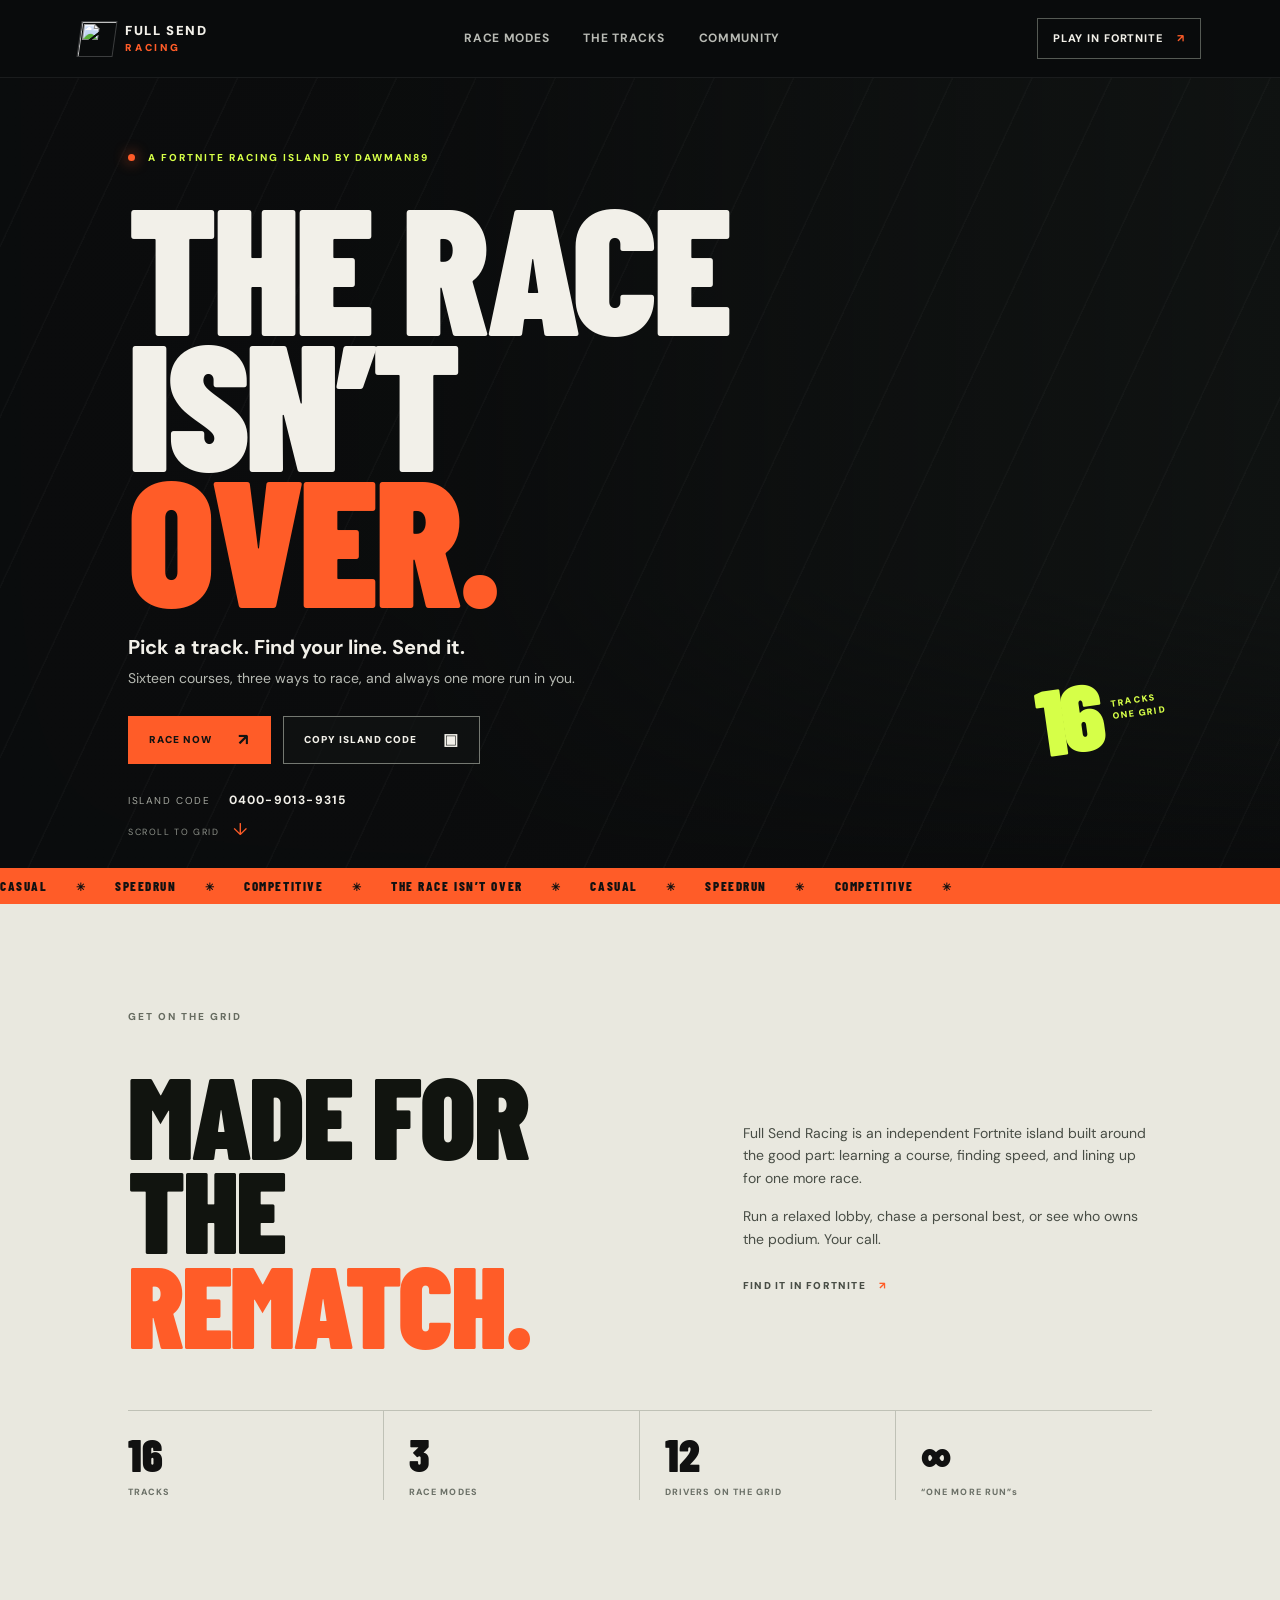
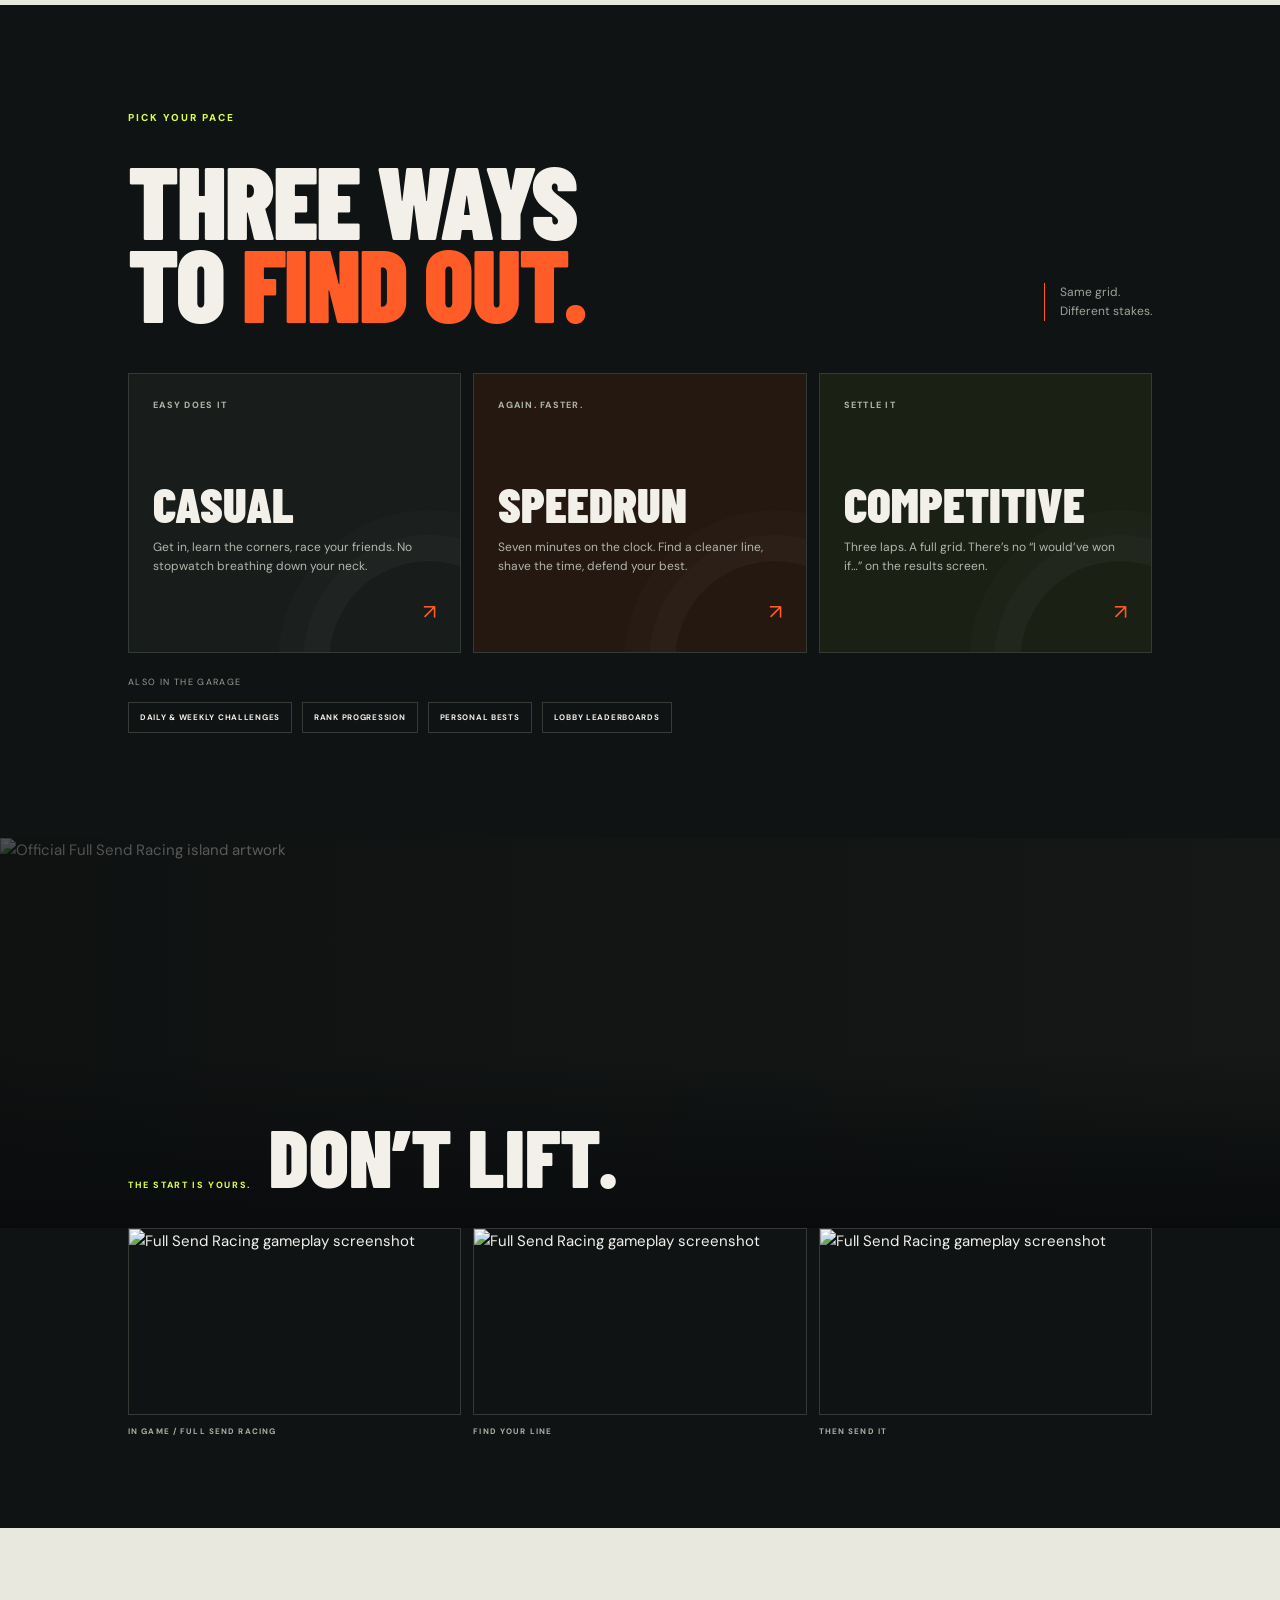
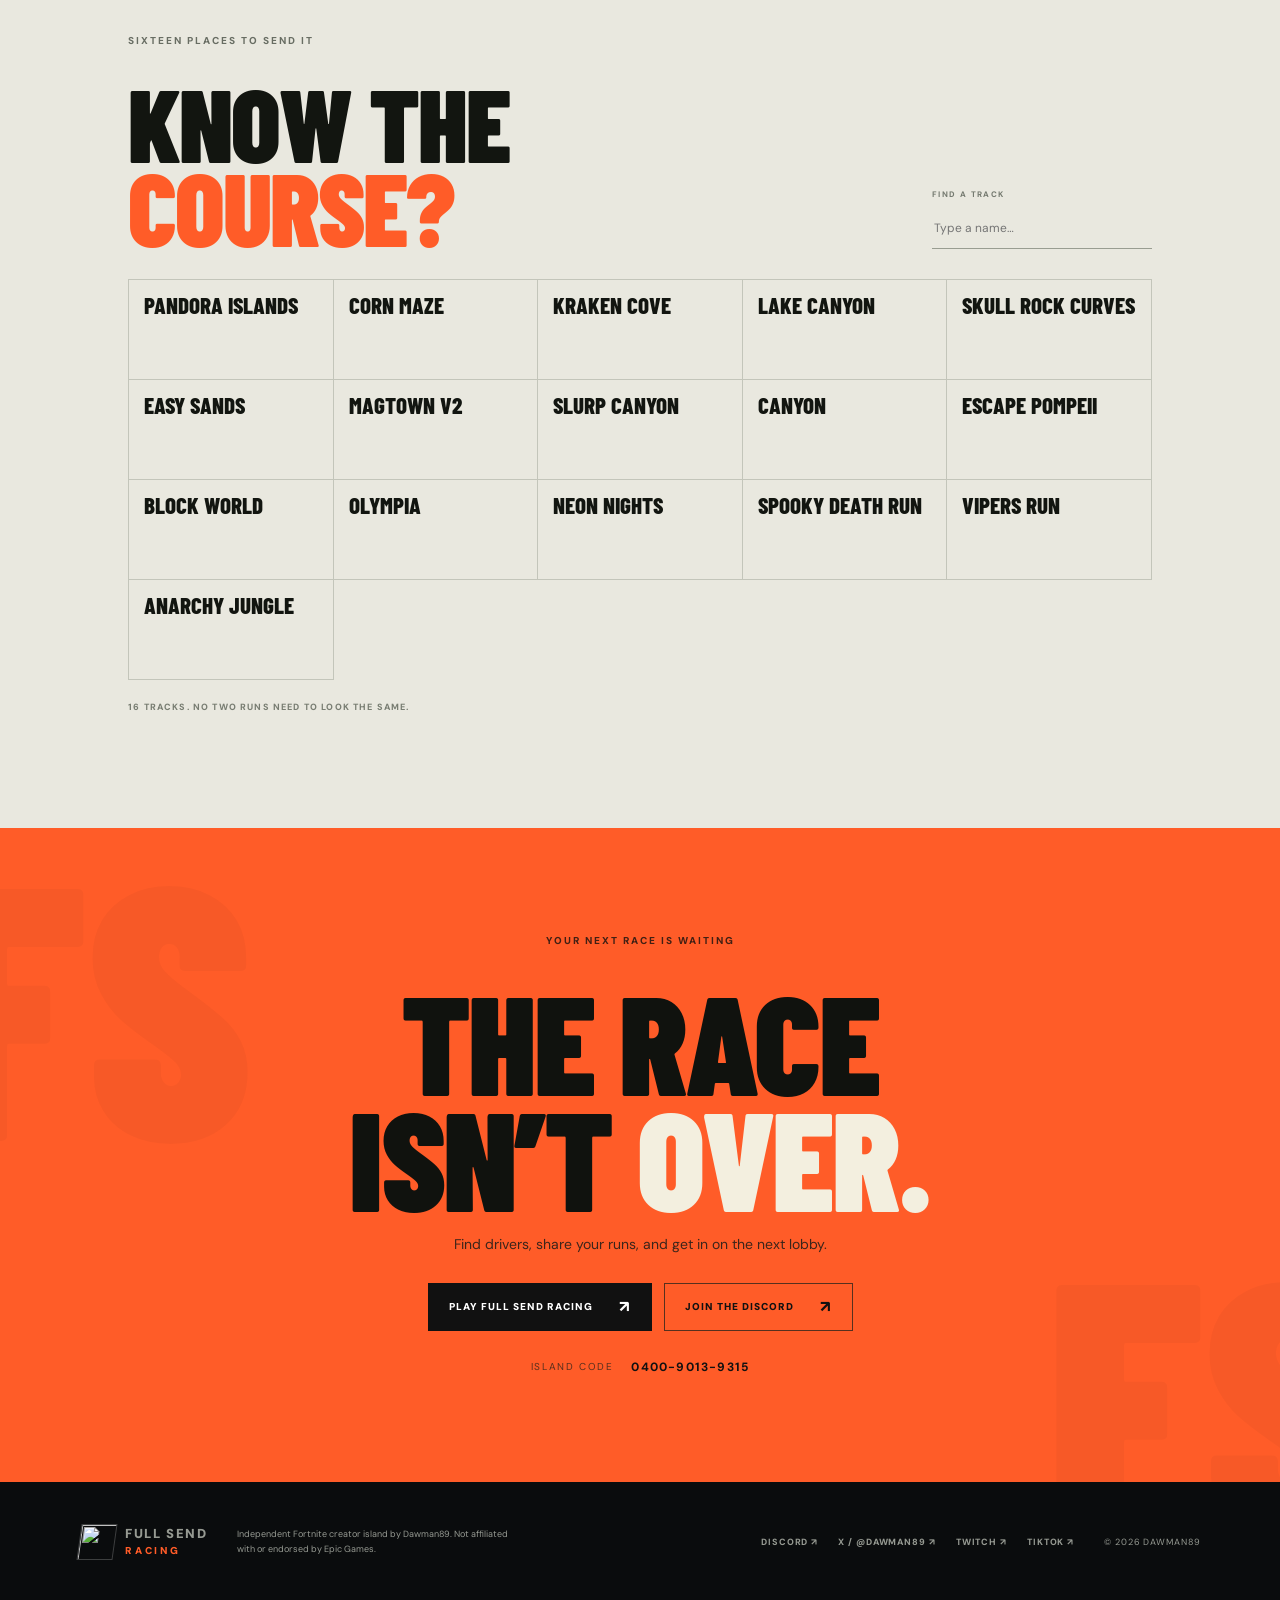
==== commit 9c5788cb: "Remove decorative section and mode numbering" ====
--- a/index.html
+++ b/index.html
@@ -9,9 +9,9 @@
 <body><header class="topbar"><a class="wordmark" href="#top" aria-label="Full Send Racing home"><img class="mark-img" src="https://cdn-0001.qstv.on.epicgames.com/BcYHLBwQKWUfVoemAb/image/lobby.jpeg" alt=""><span>FULL SEND<small>RACING</small></span></a><nav aria-label="Main navigation"><a href="#modes">Race modes</a><a href="#tracks">The tracks</a><a href="#community">Community</a></nav><a class="nav-cta" href="https://www.fortnite.com/@dawman89/0400-9013-9315" target="_blank" rel="noopener">PLAY IN FORTNITE <b>↗</b></a></header>
 <main id="top"><section class="hero"><div class="hero-art" aria-hidden="true"></div><div class="hero-content"><div class="kicker"><i></i> A FORTNITE RACING ISLAND BY DAWMAN89</div><h1>THE RACE<br>ISN’T <em>OVER.</em></h1><p class="hero-copy">Pick a track. Find your line. Send it.</p><p class="hero-sub">Sixteen courses, three ways to race, and always one more run in you.</p><div class="hero-actions"><a class="button orange" href="https://www.fortnite.com/@dawman89/0400-9013-9315" target="_blank" rel="noopener">RACE NOW <span>↗</span></a><button class="button ghost" id="copy" type="button">COPY ISLAND CODE <span>▣</span></button></div><div class="code-line"><span>ISLAND CODE</span><strong>0400-9013-9315</strong></div></div><div class="hero-stamp"><strong >16</strong><span>TRACKS<br>ONE GRID</span></div><div class="scroll-note">SCROLL TO GRID <span>↓</span></div></section>
 <div class="ticker" aria-label="Race modes"><div>CASUAL <b>✳</b> SPEEDRUN <b>✳</b> COMPETITIVE <b>✳</b> THE RACE ISN’T OVER <b>✳</b> CASUAL <b>✳</b> SPEEDRUN <b>✳</b> COMPETITIVE <b>✳</b></div></div>
-<section class="intro section"><div class="section-label">01 / GET ON THE GRID</div><div class="intro-row"><h2>MADE FOR<br>THE <em>REMATCH.</em></h2><div><p>Full Send Racing is an independent Fortnite island built around the good part: learning a course, finding speed, and lining up for one more race.</p><p>Run a relaxed lobby, chase a personal best, or see who owns the podium. Your call.</p><a class="text-link" href="https://www.fortnite.com/@dawman89/0400-9013-9315" target="_blank" rel="noopener">FIND IT IN FORTNITE <span>↗</span></a></div></div><div class="stats"><div><strong >16</strong><span>TRACKS</span></div><div><strong>03</strong><span>RACE MODES</span></div><div><strong>12</strong><span>DRIVERS ON THE GRID</span></div><div><strong>∞</strong><span>“ONE MORE RUN”s</span></div></div></section>
-<section id="modes" class="modes section"><div class="section-label">02 / PICK YOUR PACE</div><div class="heading-line"><h2>THREE WAYS<br>TO <em>FIND OUT.</em></h2><span class="side-note">Same grid.<br>Different stakes.</span></div><div class="mode-grid"><article class="mode-card casual"><div class="card-top"><span>01 — EASY DOES IT</span><b>01</b></div><h3>CASUAL</h3><p>Get in, learn the corners, race your friends. No stopwatch breathing down your neck.</p><span class="card-arrow">↗</span></article><article class="mode-card speed"><div class="card-top"><span>02 — AGAIN. FASTER.</span><b>02</b></div><h3>SPEEDRUN</h3><p>Seven minutes on the clock. Find a cleaner line, shave the time, defend your best.</p><span class="card-arrow">↗</span></article><article class="mode-card comp"><div class="card-top"><span>03 — SETTLE IT</span><b>03</b></div><h3>COMPETITIVE</h3><p>Three laps. A full grid. There’s no “I would’ve won if…” on the results screen.</p><span class="card-arrow">↗</span></article></div><div class="extras"><span>ALSO IN THE GARAGE</span><b>DAILY & WEEKLY CHALLENGES</b><b>RANK PROGRESSION</b><b>PERSONAL BESTS</b><b>LOBBY LEADERBOARDS</b></div></section>
+<section class="intro section"><div class="section-label">GET ON THE GRID</div><div class="intro-row"><h2>MADE FOR<br>THE <em>REMATCH.</em></h2><div><p>Full Send Racing is an independent Fortnite island built around the good part: learning a course, finding speed, and lining up for one more race.</p><p>Run a relaxed lobby, chase a personal best, or see who owns the podium. Your call.</p><a class="text-link" href="https://www.fortnite.com/@dawman89/0400-9013-9315" target="_blank" rel="noopener">FIND IT IN FORTNITE <span>↗</span></a></div></div><div class="stats"><div><strong >16</strong><span>TRACKS</span></div><div><strong>3</strong><span>RACE MODES</span></div><div><strong>12</strong><span>DRIVERS ON THE GRID</span></div><div><strong>∞</strong><span>“ONE MORE RUN”s</span></div></div></section>
+<section id="modes" class="modes section"><div class="section-label">PICK YOUR PACE</div><div class="heading-line"><h2>THREE WAYS<br>TO <em>FIND OUT.</em></h2><span class="side-note">Same grid.<br>Different stakes.</span></div><div class="mode-grid"><article class="mode-card casual"><div class="card-top"><span>EASY DOES IT</span></div><h3>CASUAL</h3><p>Get in, learn the corners, race your friends. No stopwatch breathing down your neck.</p><span class="card-arrow">↗</span></article><article class="mode-card speed"><div class="card-top"><span>AGAIN. FASTER.</span></div><h3>SPEEDRUN</h3><p>Seven minutes on the clock. Find a cleaner line, shave the time, defend your best.</p><span class="card-arrow">↗</span></article><article class="mode-card comp"><div class="card-top"><span>SETTLE IT</span></div><h3>COMPETITIVE</h3><p>Three laps. A full grid. There’s no “I would’ve won if…” on the results screen.</p><span class="card-arrow">↗</span></article></div><div class="extras"><span>ALSO IN THE GARAGE</span><b>DAILY & WEEKLY CHALLENGES</b><b>RANK PROGRESSION</b><b>PERSONAL BESTS</b><b>LOBBY LEADERBOARDS</b></div></section>
 <section class="visual-break"><img src="https://cdn-0001.qstv.on.epicgames.com/BcYHLBwQKWUfVoemAb/image/landscape_comp_m.jpeg" alt="Official Full Send Racing island artwork"><div class="visual-caption"><span>THE START IS YOURS.</span><strong>DON’T LIFT.</strong></div></section>
-<section class="media-gallery" aria-label="Official Full Send Racing screenshots"><figure><img src="https://cdn-0001.qstv.on.epicgames.com/npAvyYxzEjoNTNFlHs/image/screenshot_0.jpeg" alt="Full Send Racing gameplay screenshot"><figcaption>IN GAME / FULL SEND RACING</figcaption></figure><figure><img src="https://cdn-0001.qstv.on.epicgames.com/npAvyYxzEjoNTNFlHs/image/screenshot_1.jpeg" alt="Full Send Racing gameplay screenshot"><figcaption>FIND YOUR LINE</figcaption></figure><figure><img src="https://cdn-0001.qstv.on.epicgames.com/npAvyYxzEjoNTNFlHs/image/screenshot_2.jpeg" alt="Full Send Racing gameplay screenshot"><figcaption>THEN SEND IT</figcaption></figure></section><section id="tracks" class="tracks section"><div class="section-label">03 / SIXTEEN PLACES TO SEND IT</div><div class="heading-line"><h2>KNOW THE<br><em>COURSE?</em></h2><label class="search-wrap"><span>FIND A TRACK</span><input id="trackSearch" type="search" placeholder="Type a name…" aria-label="Search tracks"></label></div><div class="track-grid" id="trackGrid"></div><p class="track-foot">16 TRACKS. NO TWO RUNS NEED TO LOOK THE SAME.</p></section>
-<section id="community" class="community section"><div class="community-inner"><div class="section-label">04 / YOUR NEXT RACE IS WAITING</div><h2>THE RACE<br>ISN’T <em>OVER.</em></h2><p>Find drivers, share your runs, and get in on the next lobby.</p><div class="hero-actions"><a class="button orange" href="https://www.fortnite.com/@dawman89/0400-9013-9315" target="_blank" rel="noopener">PLAY FULL SEND RACING <span>↗</span></a><a class="button ghost" href="https://discord.gg/Y7uBCfhr4U" target="_blank" rel="noopener noreferrer">JOIN THE DISCORD <span>↗</span></a></div><div class="code-line"><span>ISLAND CODE</span><strong>0400-9013-9315</strong></div></div></section></main>
+<section class="media-gallery" aria-label="Official Full Send Racing screenshots"><figure><img src="https://cdn-0001.qstv.on.epicgames.com/npAvyYxzEjoNTNFlHs/image/screenshot_0.jpeg" alt="Full Send Racing gameplay screenshot"><figcaption>IN GAME / FULL SEND RACING</figcaption></figure><figure><img src="https://cdn-0001.qstv.on.epicgames.com/npAvyYxzEjoNTNFlHs/image/screenshot_1.jpeg" alt="Full Send Racing gameplay screenshot"><figcaption>FIND YOUR LINE</figcaption></figure><figure><img src="https://cdn-0001.qstv.on.epicgames.com/npAvyYxzEjoNTNFlHs/image/screenshot_2.jpeg" alt="Full Send Racing gameplay screenshot"><figcaption>THEN SEND IT</figcaption></figure></section><section id="tracks" class="tracks section"><div class="section-label">SIXTEEN PLACES TO SEND IT</div><div class="heading-line"><h2>KNOW THE<br><em>COURSE?</em></h2><label class="search-wrap"><span>FIND A TRACK</span><input id="trackSearch" type="search" placeholder="Type a name…" aria-label="Search tracks"></label></div><div class="track-grid" id="trackGrid"></div><p class="track-foot">16 TRACKS. NO TWO RUNS NEED TO LOOK THE SAME.</p></section>
+<section id="community" class="community section"><div class="community-inner"><div class="section-label">YOUR NEXT RACE IS WAITING</div><h2>THE RACE<br>ISN’T <em>OVER.</em></h2><p>Find drivers, share your runs, and get in on the next lobby.</p><div class="hero-actions"><a class="button orange" href="https://www.fortnite.com/@dawman89/0400-9013-9315" target="_blank" rel="noopener">PLAY FULL SEND RACING <span>↗</span></a><a class="button ghost" href="https://discord.gg/Y7uBCfhr4U" target="_blank" rel="noopener noreferrer">JOIN THE DISCORD <span>↗</span></a></div><div class="code-line"><span>ISLAND CODE</span><strong>0400-9013-9315</strong></div></div></section></main>
 <footer><a class="wordmark" href="#top"><img class="mark-img" src="https://cdn-0001.qstv.on.epicgames.com/BcYHLBwQKWUfVoemAb/image/lobby.jpeg" alt=""><span>FULL SEND<small>RACING</small></span></a><p>Independent Fortnite creator island by Dawman89. Not affiliated with or endorsed by Epic Games.</p><div class="social"><a href="https://discord.gg/Y7uBCfhr4U" target="_blank" rel="noopener noreferrer">DISCORD ↗</a><a href="https://x.com/Dawman89" target="_blank" rel="noopener noreferrer">X / @DAWMAN89 ↗</a><a href="https://www.twitch.tv/dawman89" target="_blank" rel="noopener noreferrer">TWITCH ↗</a><a href="https://www.tiktok.com/@dawman89" target="_blank" rel="noopener noreferrer">TIKTOK ↗</a></div><span class="copyright">© <span id="year"></span> DAWMAN89</span></footer><script src="script.js?v=20261112"></script></body></html>
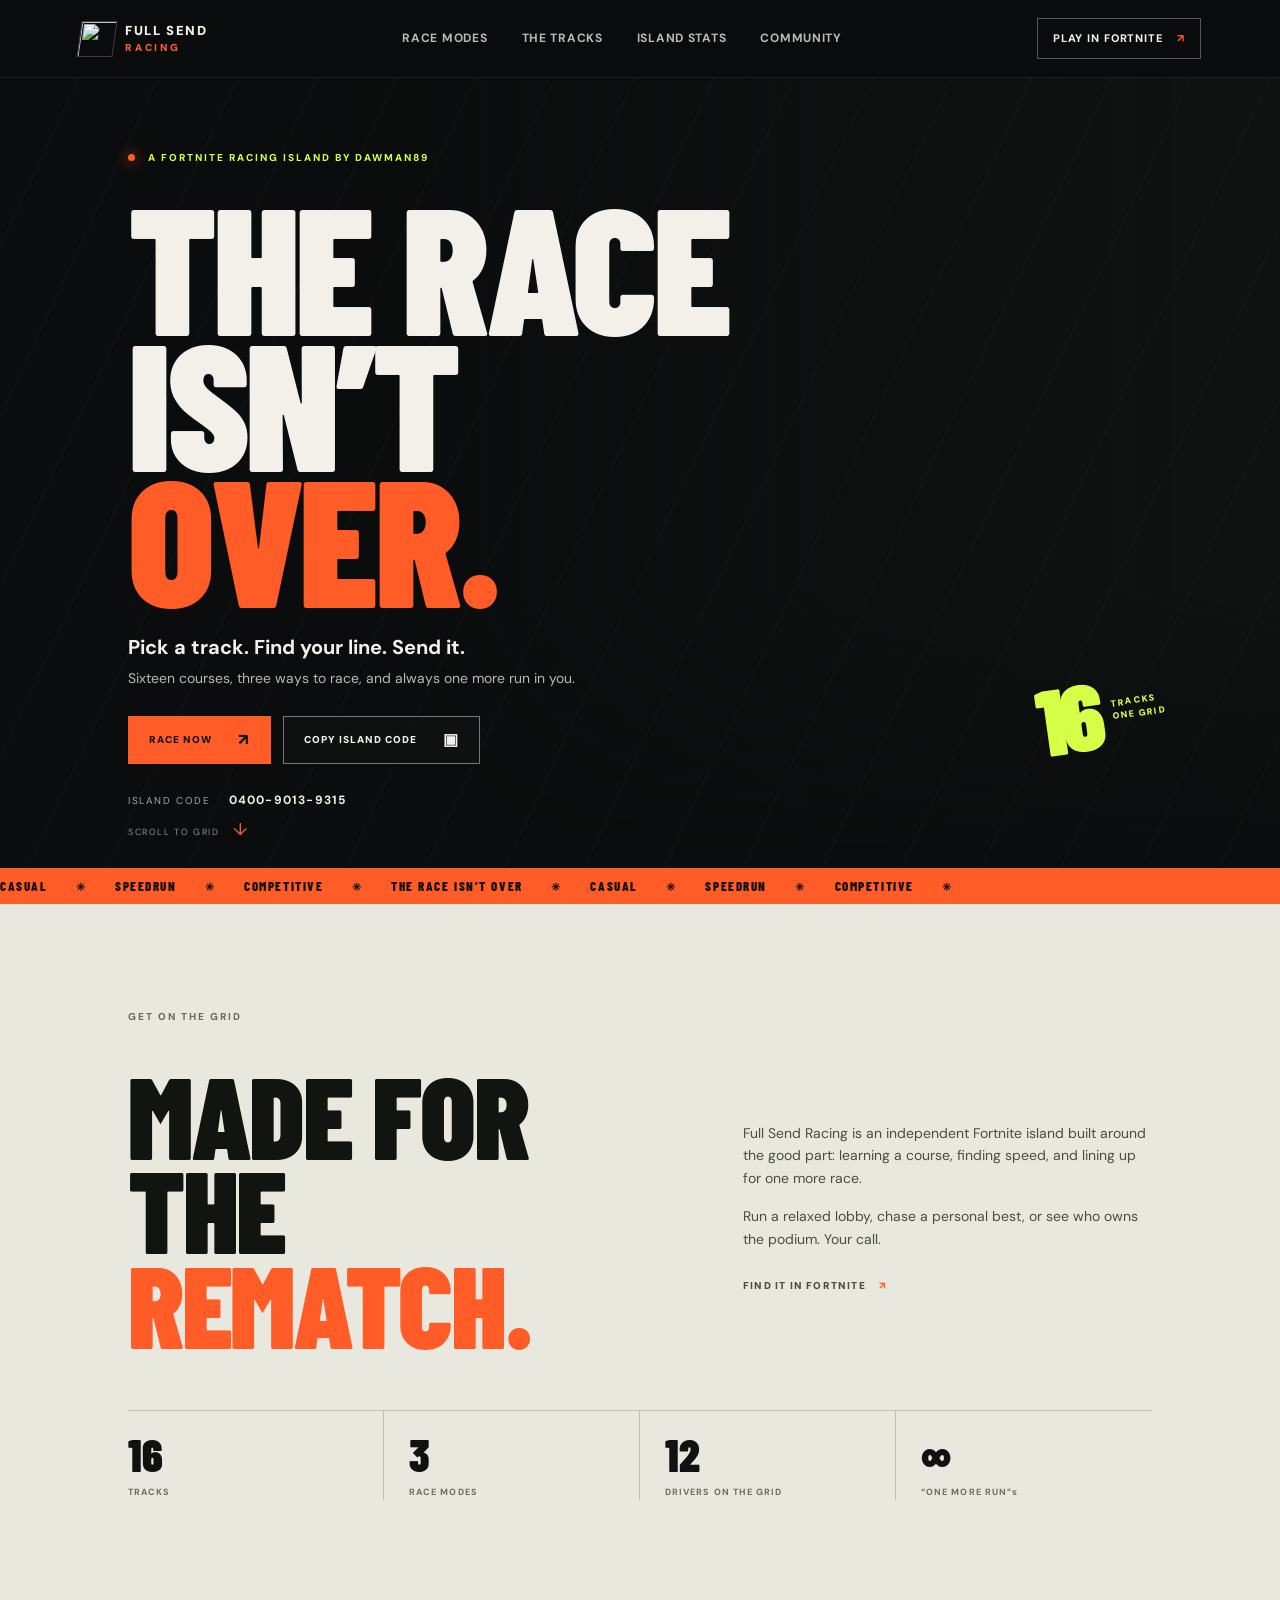
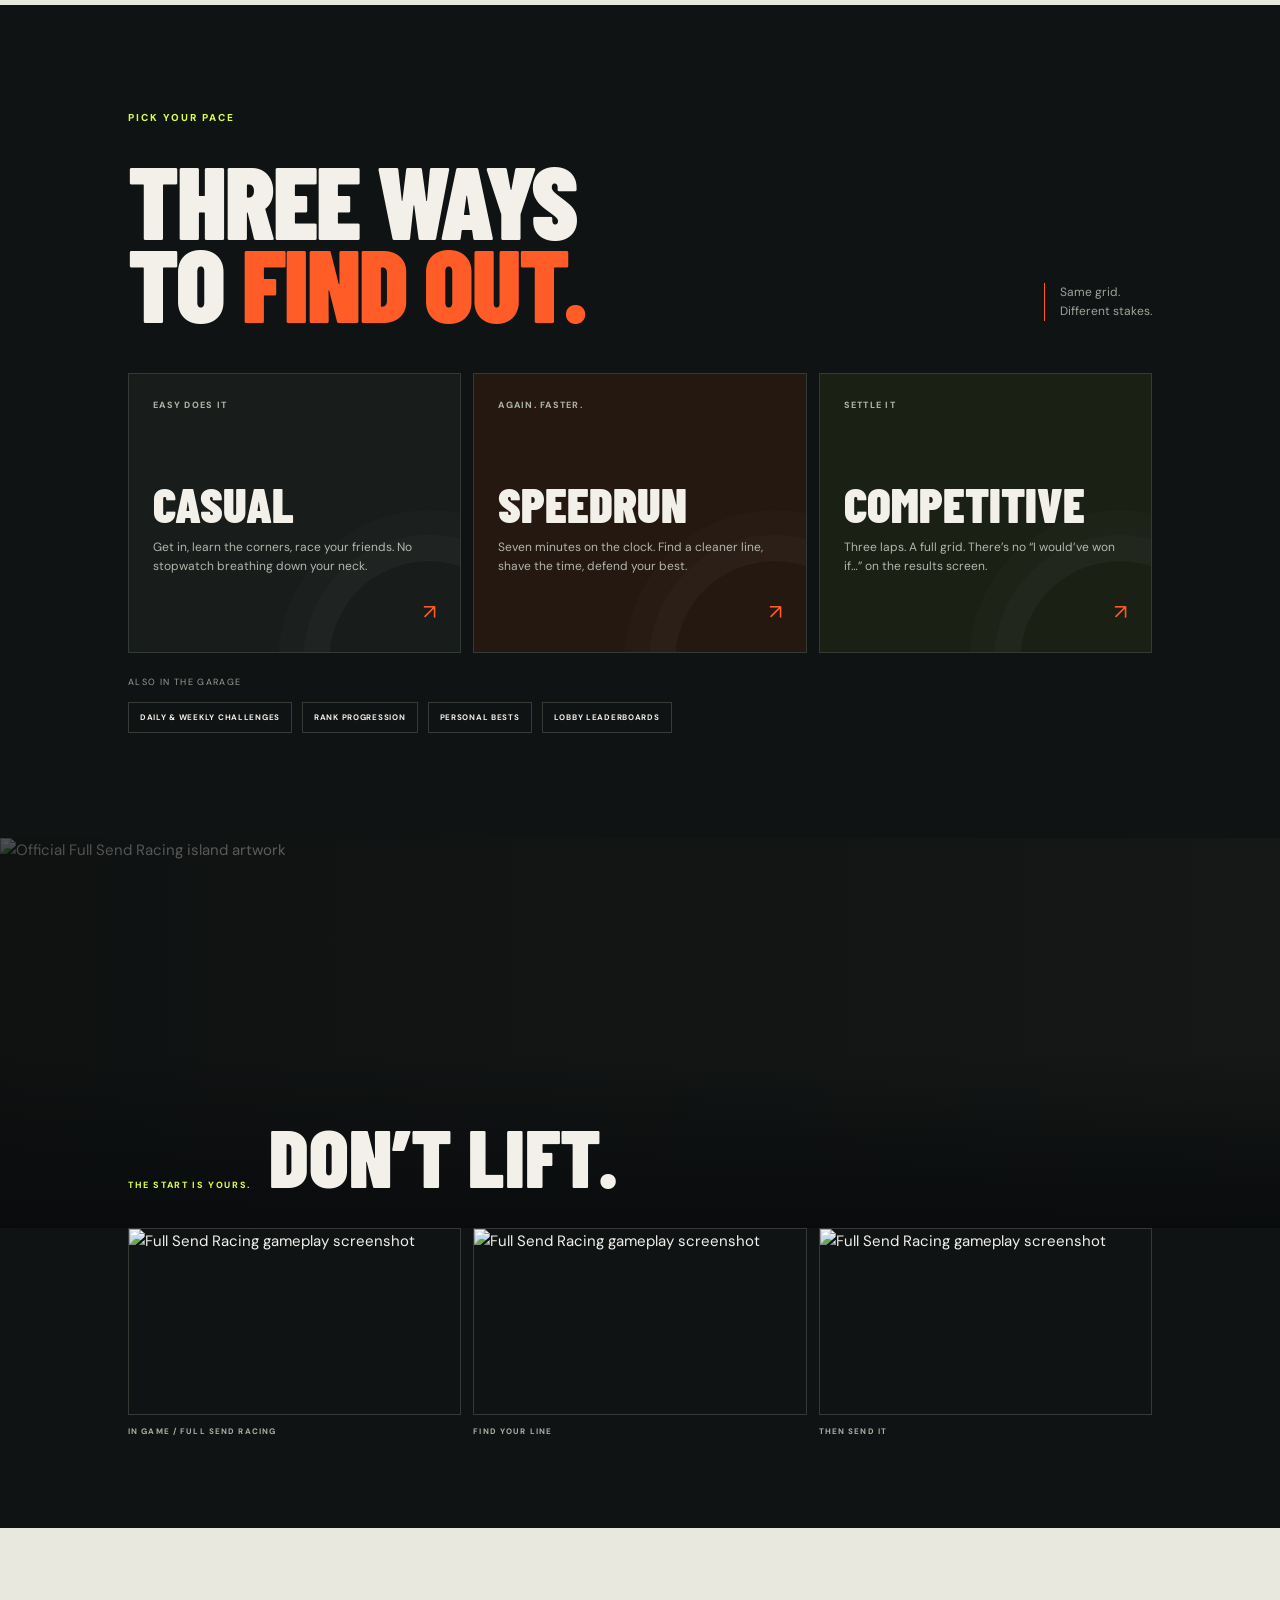
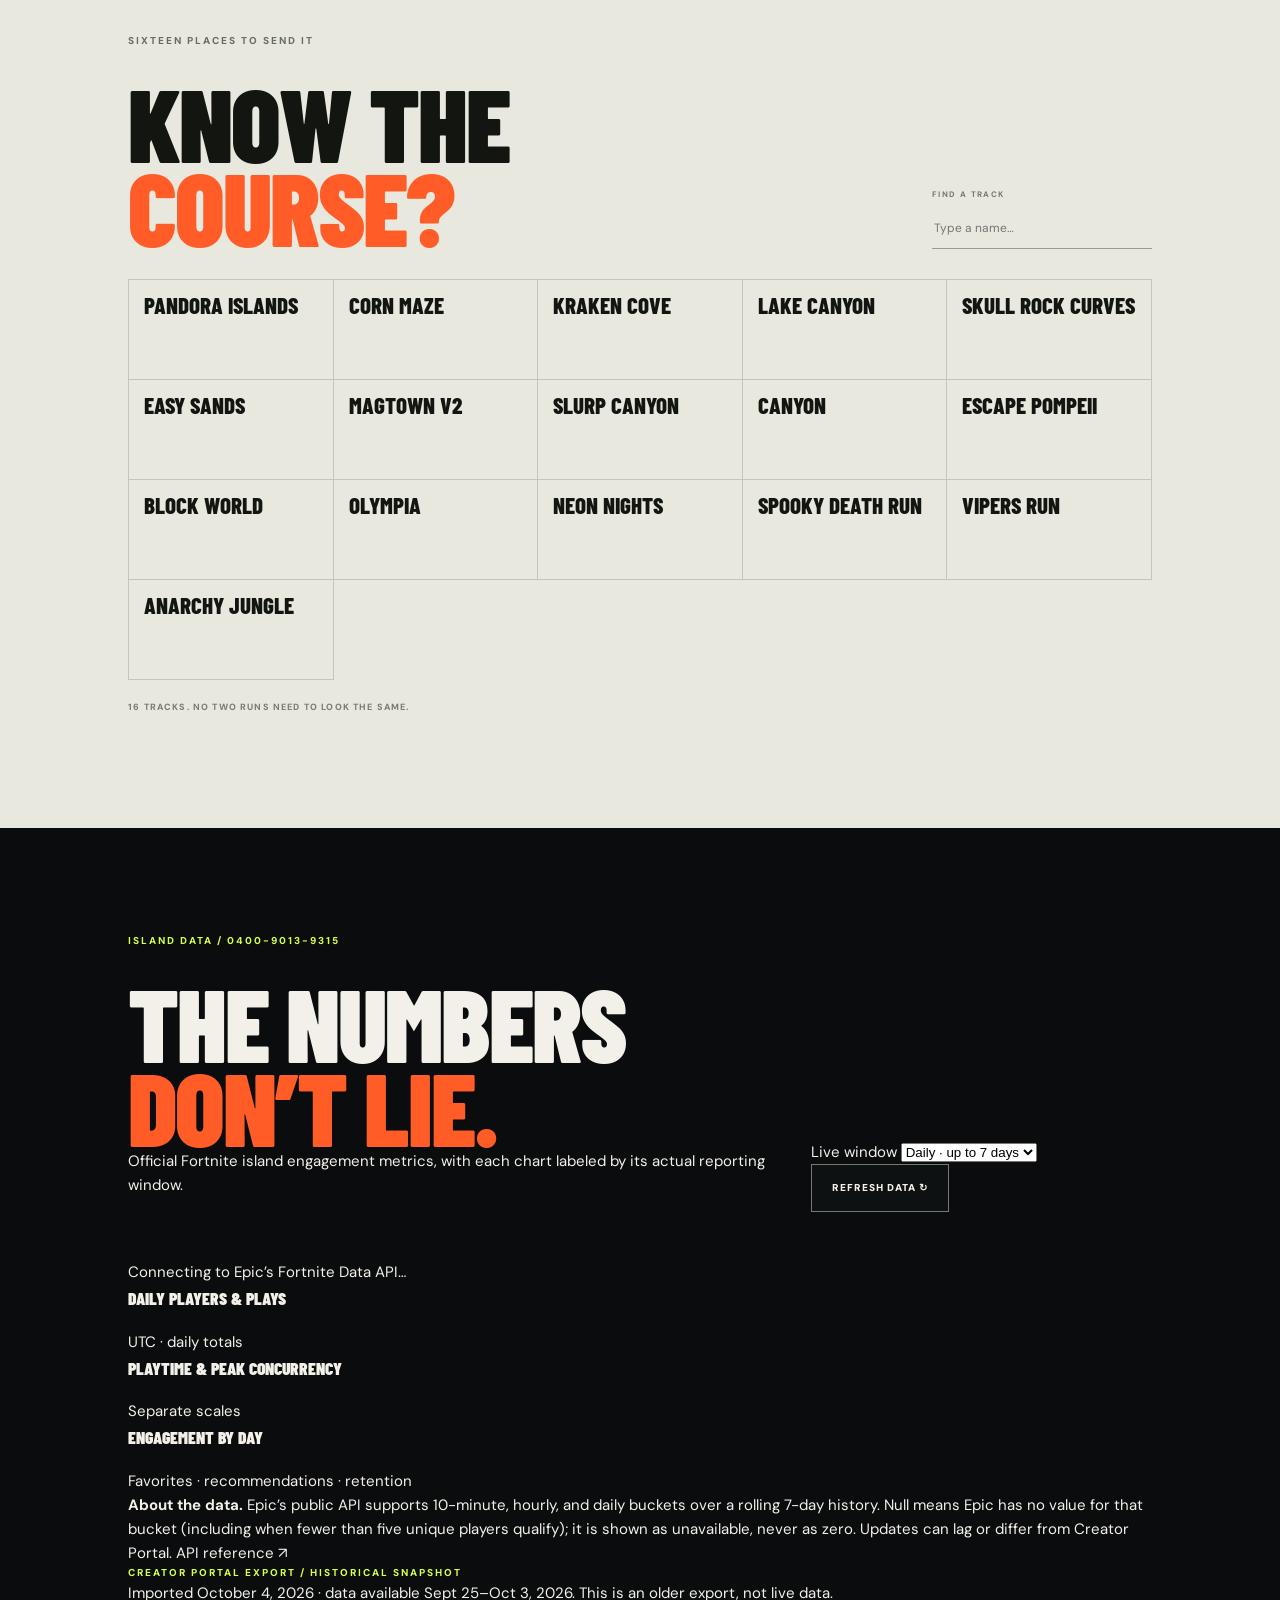
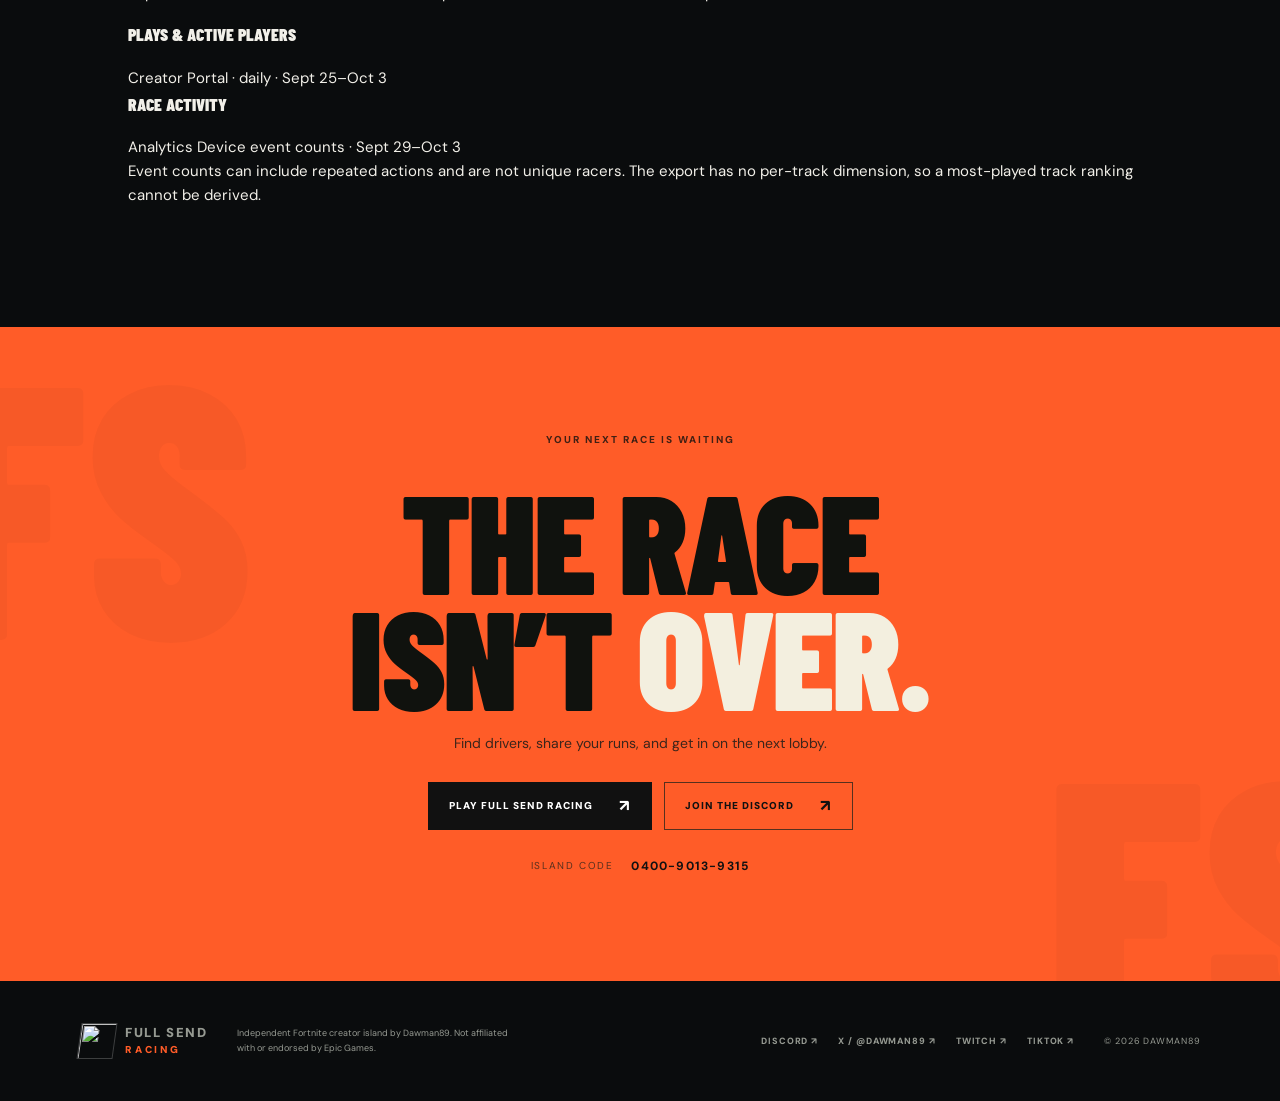
==== commit 37653359: "Add Fortnite island analytics dashboard" ====
--- a/index.html
+++ b/index.html
@@ -6,12 +6,15 @@
 <meta property="og:type" content="website"><meta property="og:title" content="Full Send Racing | The Race Isn't Over"><meta property="og:description" content="Sixteen tracks. Casual, Speedrun and Competitive. Drop in and race."><meta property="og:url" content="https://uefn-racer.github.io/full-send-racing/"><meta property="og:image" content="https://cdn-0001.qstv.on.epicgames.com/BcYHLBwQKWUfVoemAb/image/landscape_comp.jpeg"><meta name="twitter:card" content="summary_large_image">
 <link rel="preconnect" href="https://cdn-0001.qstv.on.epicgames.com"><link rel="stylesheet" href="style.css?v=20261112">
 <script type="application/ld+json">{"@context":"https://schema.org","@type":"VideoGame","name":"Full Send Racing","description":"An independent Fortnite racing island by Dawman89 with 16 tracks and three race modes.","genre":["Racing","Arcade"],"gamePlatform":"Fortnite","author":{"@type":"Person","name":"Dawman89"},"url":"https://uefn-racer.github.io/full-send-racing/","sameAs":["https://www.fortnite.com/@dawman89/0400-9013-9315"],"isAccessibleForFree":true}</script></head>
-<body><header class="topbar"><a class="wordmark" href="#top" aria-label="Full Send Racing home"><img class="mark-img" src="https://cdn-0001.qstv.on.epicgames.com/BcYHLBwQKWUfVoemAb/image/lobby.jpeg" alt=""><span>FULL SEND<small>RACING</small></span></a><nav aria-label="Main navigation"><a href="#modes">Race modes</a><a href="#tracks">The tracks</a><a href="#community">Community</a></nav><a class="nav-cta" href="https://www.fortnite.com/@dawman89/0400-9013-9315" target="_blank" rel="noopener">PLAY IN FORTNITE <b>↗</b></a></header>
-<main id="top"><section class="hero"><div class="hero-art" aria-hidden="true"></div><div class="hero-content"><div class="kicker"><i></i> A FORTNITE RACING ISLAND BY DAWMAN89</div><h1>THE RACE<br>ISN’T <em>OVER.</em></h1><p class="hero-copy">Pick a track. Find your line. Send it.</p><p class="hero-sub">Sixteen courses, three ways to race, and always one more run in you.</p><div class="hero-actions"><a class="button orange" href="https://www.fortnite.com/@dawman89/0400-9013-9315" target="_blank" rel="noopener">RACE NOW <span>↗</span></a><button class="button ghost" id="copy" type="button">COPY ISLAND CODE <span>▣</span></button></div><div class="code-line"><span>ISLAND CODE</span><strong>0400-9013-9315</strong></div></div><div class="hero-stamp"><strong >16</strong><span>TRACKS<br>ONE GRID</span></div><div class="scroll-note">SCROLL TO GRID <span>↓</span></div></section>
+<body><header class="topbar"><a class="wordmark" href="#top" aria-label="Full Send Racing home"><img class="mark-img" src="https://cdn-0001.qstv.on.epicgames.com/BcYHLBwQKWUfVoemAb/image/lobby.jpeg" alt=""><span>FULL SEND<small>RACING</small></span></a><nav aria-label="Main navigation"><a href="#modes">Race modes</a><a href="#tracks">The tracks</a><a href="#analytics">Island stats</a><a href="#community">Community</a></nav><a class="nav-cta" href="https://www.fortnite.com/@dawman89/0400-9013-9315" target="_blank" rel="noopener">PLAY IN FORTNITE <b>↗</b></a></header>
+<main id="top"><section class="hero"><div class="hero-art" aria-hidden="true"></div><div class="hero-content"><div class="kicker"><i></i> A FORTNITE RACING ISLAND BY DAWMAN89</div><h1>THE RACE<br>ISN’T <em>OVER.</em></h1><p class="hero-copy">Pick a track. Find your line. Send it.</p><p class="hero-sub">Sixteen courses, three ways to race, and always one more run in you.</p><div class="hero-actions"><a class="button orange" href="https://www.fortnite.com/@dawman89/0400-9013-9315" target="_blank" rel="noopener">RACE NOW <span>↗</span></a><button class="button ghost" id="copy" type="button">COPY ISLAND CODE <span>▣</span></button></div><div class="code-line"><span>ISLAND CODE</span><strong>0400-9013-9315</strong></div></div><div class="hero-stamp"><strong>16</strong><span>TRACKS<br>ONE GRID</span></div><div class="scroll-note">SCROLL TO GRID <span>↓</span></div></section>
 <div class="ticker" aria-label="Race modes"><div>CASUAL <b>✳</b> SPEEDRUN <b>✳</b> COMPETITIVE <b>✳</b> THE RACE ISN’T OVER <b>✳</b> CASUAL <b>✳</b> SPEEDRUN <b>✳</b> COMPETITIVE <b>✳</b></div></div>
-<section class="intro section"><div class="section-label">GET ON THE GRID</div><div class="intro-row"><h2>MADE FOR<br>THE <em>REMATCH.</em></h2><div><p>Full Send Racing is an independent Fortnite island built around the good part: learning a course, finding speed, and lining up for one more race.</p><p>Run a relaxed lobby, chase a personal best, or see who owns the podium. Your call.</p><a class="text-link" href="https://www.fortnite.com/@dawman89/0400-9013-9315" target="_blank" rel="noopener">FIND IT IN FORTNITE <span>↗</span></a></div></div><div class="stats"><div><strong >16</strong><span>TRACKS</span></div><div><strong>3</strong><span>RACE MODES</span></div><div><strong>12</strong><span>DRIVERS ON THE GRID</span></div><div><strong>∞</strong><span>“ONE MORE RUN”s</span></div></div></section>
+<section class="intro section"><div class="section-label">GET ON THE GRID</div><div class="intro-row"><h2>MADE FOR<br>THE <em>REMATCH.</em></h2><div><p>Full Send Racing is an independent Fortnite island built around the good part: learning a course, finding speed, and lining up for one more race.</p><p>Run a relaxed lobby, chase a personal best, or see who owns the podium. Your call.</p><a class="text-link" href="https://www.fortnite.com/@dawman89/0400-9013-9315" target="_blank" rel="noopener">FIND IT IN FORTNITE <span>↗</span></a></div></div><div class="stats"><div><strong>16</strong><span>TRACKS</span></div><div><strong>3</strong><span>RACE MODES</span></div><div><strong>12</strong><span>DRIVERS ON THE GRID</span></div><div><strong>∞</strong><span>“ONE MORE RUN”s</span></div></div></section>
 <section id="modes" class="modes section"><div class="section-label">PICK YOUR PACE</div><div class="heading-line"><h2>THREE WAYS<br>TO <em>FIND OUT.</em></h2><span class="side-note">Same grid.<br>Different stakes.</span></div><div class="mode-grid"><article class="mode-card casual"><div class="card-top"><span>EASY DOES IT</span></div><h3>CASUAL</h3><p>Get in, learn the corners, race your friends. No stopwatch breathing down your neck.</p><span class="card-arrow">↗</span></article><article class="mode-card speed"><div class="card-top"><span>AGAIN. FASTER.</span></div><h3>SPEEDRUN</h3><p>Seven minutes on the clock. Find a cleaner line, shave the time, defend your best.</p><span class="card-arrow">↗</span></article><article class="mode-card comp"><div class="card-top"><span>SETTLE IT</span></div><h3>COMPETITIVE</h3><p>Three laps. A full grid. There’s no “I would’ve won if…” on the results screen.</p><span class="card-arrow">↗</span></article></div><div class="extras"><span>ALSO IN THE GARAGE</span><b>DAILY & WEEKLY CHALLENGES</b><b>RANK PROGRESSION</b><b>PERSONAL BESTS</b><b>LOBBY LEADERBOARDS</b></div></section>
 <section class="visual-break"><img src="https://cdn-0001.qstv.on.epicgames.com/BcYHLBwQKWUfVoemAb/image/landscape_comp_m.jpeg" alt="Official Full Send Racing island artwork"><div class="visual-caption"><span>THE START IS YOURS.</span><strong>DON’T LIFT.</strong></div></section>
-<section class="media-gallery" aria-label="Official Full Send Racing screenshots"><figure><img src="https://cdn-0001.qstv.on.epicgames.com/npAvyYxzEjoNTNFlHs/image/screenshot_0.jpeg" alt="Full Send Racing gameplay screenshot"><figcaption>IN GAME / FULL SEND RACING</figcaption></figure><figure><img src="https://cdn-0001.qstv.on.epicgames.com/npAvyYxzEjoNTNFlHs/image/screenshot_1.jpeg" alt="Full Send Racing gameplay screenshot"><figcaption>FIND YOUR LINE</figcaption></figure><figure><img src="https://cdn-0001.qstv.on.epicgames.com/npAvyYxzEjoNTNFlHs/image/screenshot_2.jpeg" alt="Full Send Racing gameplay screenshot"><figcaption>THEN SEND IT</figcaption></figure></section><section id="tracks" class="tracks section"><div class="section-label">SIXTEEN PLACES TO SEND IT</div><div class="heading-line"><h2>KNOW THE<br><em>COURSE?</em></h2><label class="search-wrap"><span>FIND A TRACK</span><input id="trackSearch" type="search" placeholder="Type a name…" aria-label="Search tracks"></label></div><div class="track-grid" id="trackGrid"></div><p class="track-foot">16 TRACKS. NO TWO RUNS NEED TO LOOK THE SAME.</p></section>
+<section class="media-gallery" aria-label="Official Full Send Racing screenshots"><figure><img src="https://cdn-0001.qstv.on.epicgames.com/npAvyYxzEjoNTNFlHs/image/screenshot_0.jpeg" alt="Full Send Racing gameplay screenshot"><figcaption>IN GAME / FULL SEND RACING</figcaption></figure><figure><img src="https://cdn-0001.qstv.on.epicgames.com/npAvyYxzEjoNTNFlHs/image/screenshot_1.jpeg" alt="Full Send Racing gameplay screenshot"><figcaption>FIND YOUR LINE</figcaption></figure><figure><img src="https://cdn-0001.qstv.on.epicgames.com/npAvyYxzEjoNTNFlHs/image/screenshot_2.jpeg" alt="Full Send Racing gameplay screenshot"><figcaption>THEN SEND IT</figcaption></figure></section>
+<section id="tracks" class="tracks section"><div class="section-label">SIXTEEN PLACES TO SEND IT</div><div class="heading-line"><h2>KNOW THE<br><em>COURSE?</em></h2><label class="search-wrap"><span>FIND A TRACK</span><input id="trackSearch" type="search" placeholder="Type a name…" aria-label="Search tracks"></label></div><div class="track-grid" id="trackGrid"></div><p class="track-foot">16 TRACKS. NO TWO RUNS NEED TO LOOK THE SAME.</p></section>
+<section id="analytics" class="analytics section"><div class="section-label">ISLAND DATA / 0400-9013-9315</div><div class="heading-line analytics-heading"><div><h2>THE NUMBERS<br><em>DON’T LIE.</em></h2><p class="analytics-intro">Official Fortnite island engagement metrics, with each chart labeled by its actual reporting window.</p></div><div class="analytics-controls"><label>Live window <select id="apiInterval" aria-label="Choose live metric interval"><option value="day">Daily · up to 7 days</option><option value="hour">Hourly · recent</option><option value="minute">10-minute · recent</option></select></label><button id="refreshAnalytics" class="button ghost" type="button">REFRESH DATA ↻</button></div></div><div id="apiStatus" class="data-status" role="status" aria-live="polite">Connecting to Epic’s Fortnite Data API…</div><div id="apiMetrics" class="api-metric-grid"></div><div class="analytics-chart-grid"><article class="analytics-panel"><div class="panel-heading"><h3>Daily players & plays</h3><span>UTC · daily totals</span></div><div id="engagementChart" class="chart-host"></div></article><article class="analytics-panel"><div class="panel-heading"><h3>Playtime & peak concurrency</h3><span>Separate scales</span></div><div id="depthChart" class="chart-host"></div></article></div><article class="analytics-panel"><div class="panel-heading"><h3>Engagement by day</h3><span>Favorites · recommendations · retention</span></div><div class="table-wrap" id="dailyMetrics"></div></article><div class="analytics-note"><b>About the data.</b> Epic’s public API supports 10-minute, hourly, and daily buckets over a rolling 7-day history. Null means Epic has no value for that bucket (including when fewer than five unique players qualify); it is shown as unavailable, never as zero. Updates can lag or differ from Creator Portal. <a href="https://api.fortnite.com/ecosystem/v1/docs/" target="_blank" rel="noopener">API reference ↗</a></div>
+<div class="archive-heading"><div class="section-label">CREATOR PORTAL EXPORT / HISTORICAL SNAPSHOT</div><p>Imported October 4, 2026 · data available Sept 25–Oct 3, 2026. This is an older export, not live data.</p></div><div id="archiveMetrics" class="api-metric-grid archive-metrics"></div><div class="analytics-chart-grid"><article class="analytics-panel"><div class="panel-heading"><h3>Plays & active players</h3><span>Creator Portal · daily · Sept 25–Oct 3</span></div><div id="archiveChart" class="chart-host"></div></article><article class="analytics-panel"><div class="panel-heading"><h3>Race activity</h3><span>Analytics Device event counts · Sept 29–Oct 3</span></div><div id="raceEvents" class="chart-host"></div><p class="analytics-note">Event counts can include repeated actions and are not unique racers. The export has no per-track dimension, so a most-played track ranking cannot be derived.</p></article></div></section>
 <section id="community" class="community section"><div class="community-inner"><div class="section-label">YOUR NEXT RACE IS WAITING</div><h2>THE RACE<br>ISN’T <em>OVER.</em></h2><p>Find drivers, share your runs, and get in on the next lobby.</p><div class="hero-actions"><a class="button orange" href="https://www.fortnite.com/@dawman89/0400-9013-9315" target="_blank" rel="noopener">PLAY FULL SEND RACING <span>↗</span></a><a class="button ghost" href="https://discord.gg/Y7uBCfhr4U" target="_blank" rel="noopener noreferrer">JOIN THE DISCORD <span>↗</span></a></div><div class="code-line"><span>ISLAND CODE</span><strong>0400-9013-9315</strong></div></div></section></main>
-<footer><a class="wordmark" href="#top"><img class="mark-img" src="https://cdn-0001.qstv.on.epicgames.com/BcYHLBwQKWUfVoemAb/image/lobby.jpeg" alt=""><span>FULL SEND<small>RACING</small></span></a><p>Independent Fortnite creator island by Dawman89. Not affiliated with or endorsed by Epic Games.</p><div class="social"><a href="https://discord.gg/Y7uBCfhr4U" target="_blank" rel="noopener noreferrer">DISCORD ↗</a><a href="https://x.com/Dawman89" target="_blank" rel="noopener noreferrer">X / @DAWMAN89 ↗</a><a href="https://www.twitch.tv/dawman89" target="_blank" rel="noopener noreferrer">TWITCH ↗</a><a href="https://www.tiktok.com/@dawman89" target="_blank" rel="noopener noreferrer">TIKTOK ↗</a></div><span class="copyright">© <span id="year"></span> DAWMAN89</span></footer><script src="script.js?v=20261112"></script></body></html>+<footer><a class="wordmark" href="#top"><img class="mark-img" src="https://cdn-0001.qstv.on.epicgames.com/BcYHLBwQKWUfVoemAb/image/lobby.jpeg" alt=""><span>FULL SEND<small>RACING</small></span></a><p>Independent Fortnite creator island by Dawman89. Not affiliated with or endorsed by Epic Games.</p><div class="social"><a href="https://discord.gg/Y7uBCfhr4U" target="_blank" rel="noopener noreferrer">DISCORD ↗</a><a href="https://x.com/Dawman89" target="_blank" rel="noopener">X / @DAWMAN89 ↗</a><a href="https://www.twitch.tv/dawman89" target="_blank" rel="noopener">TWITCH ↗</a><a href="https://www.tiktok.com/@dawman89" target="_blank" rel="noopener">TIKTOK ↗</a></div><span class="copyright">© <span id="year"></span> DAWMAN89</span></footer><script src="script.js?v=20261112"></script></body></html>
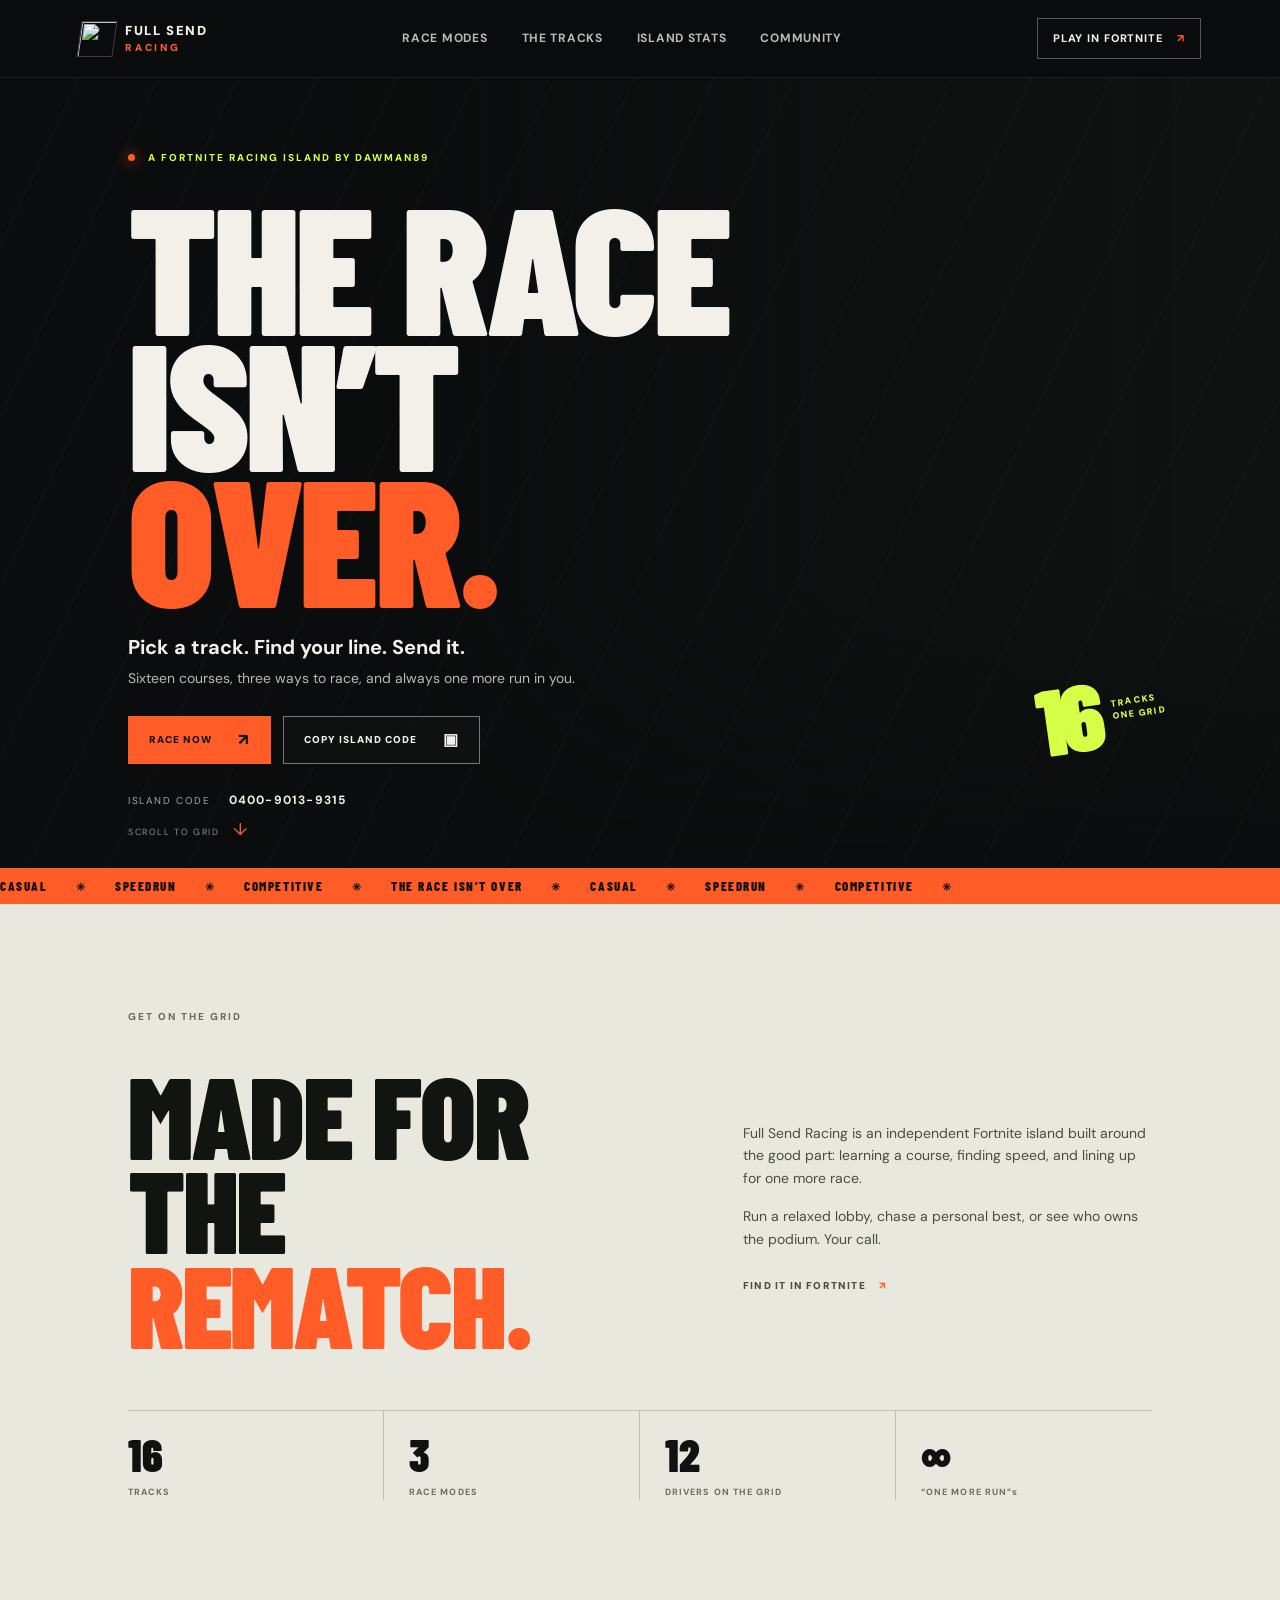
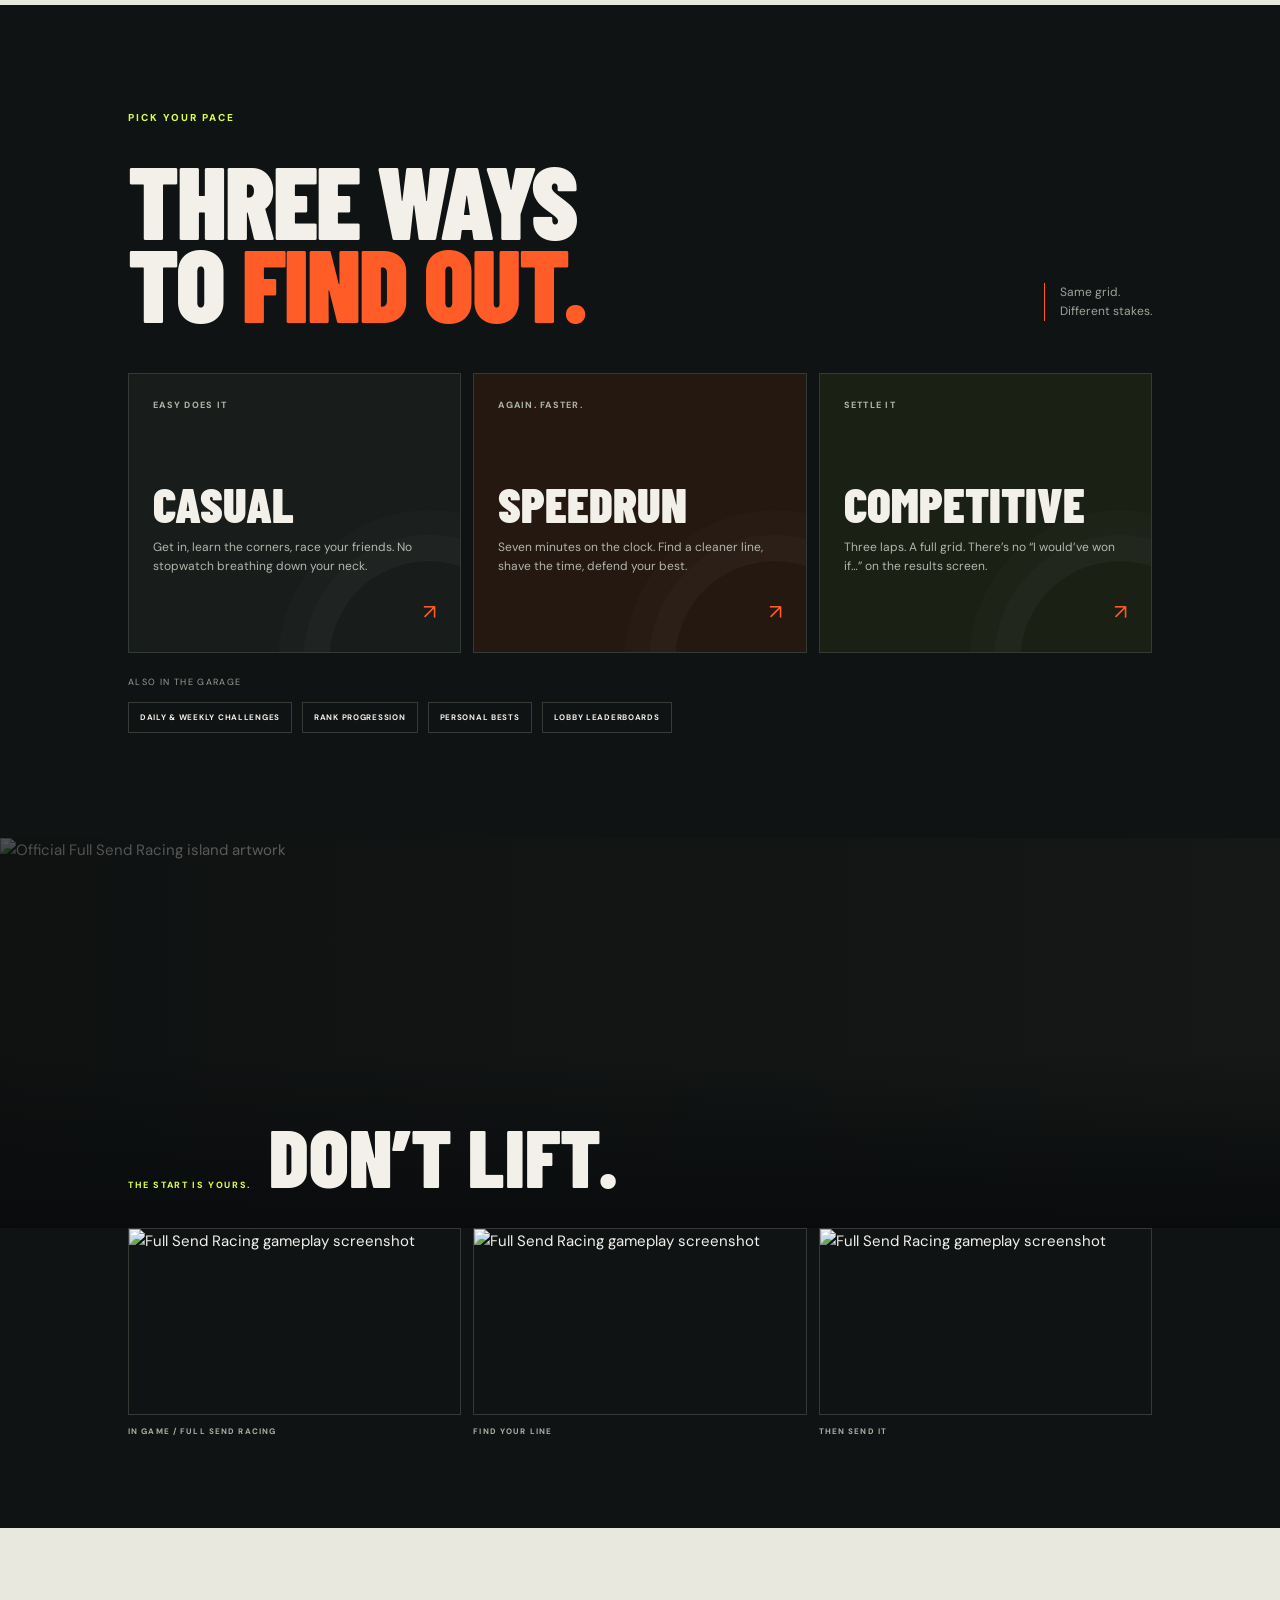
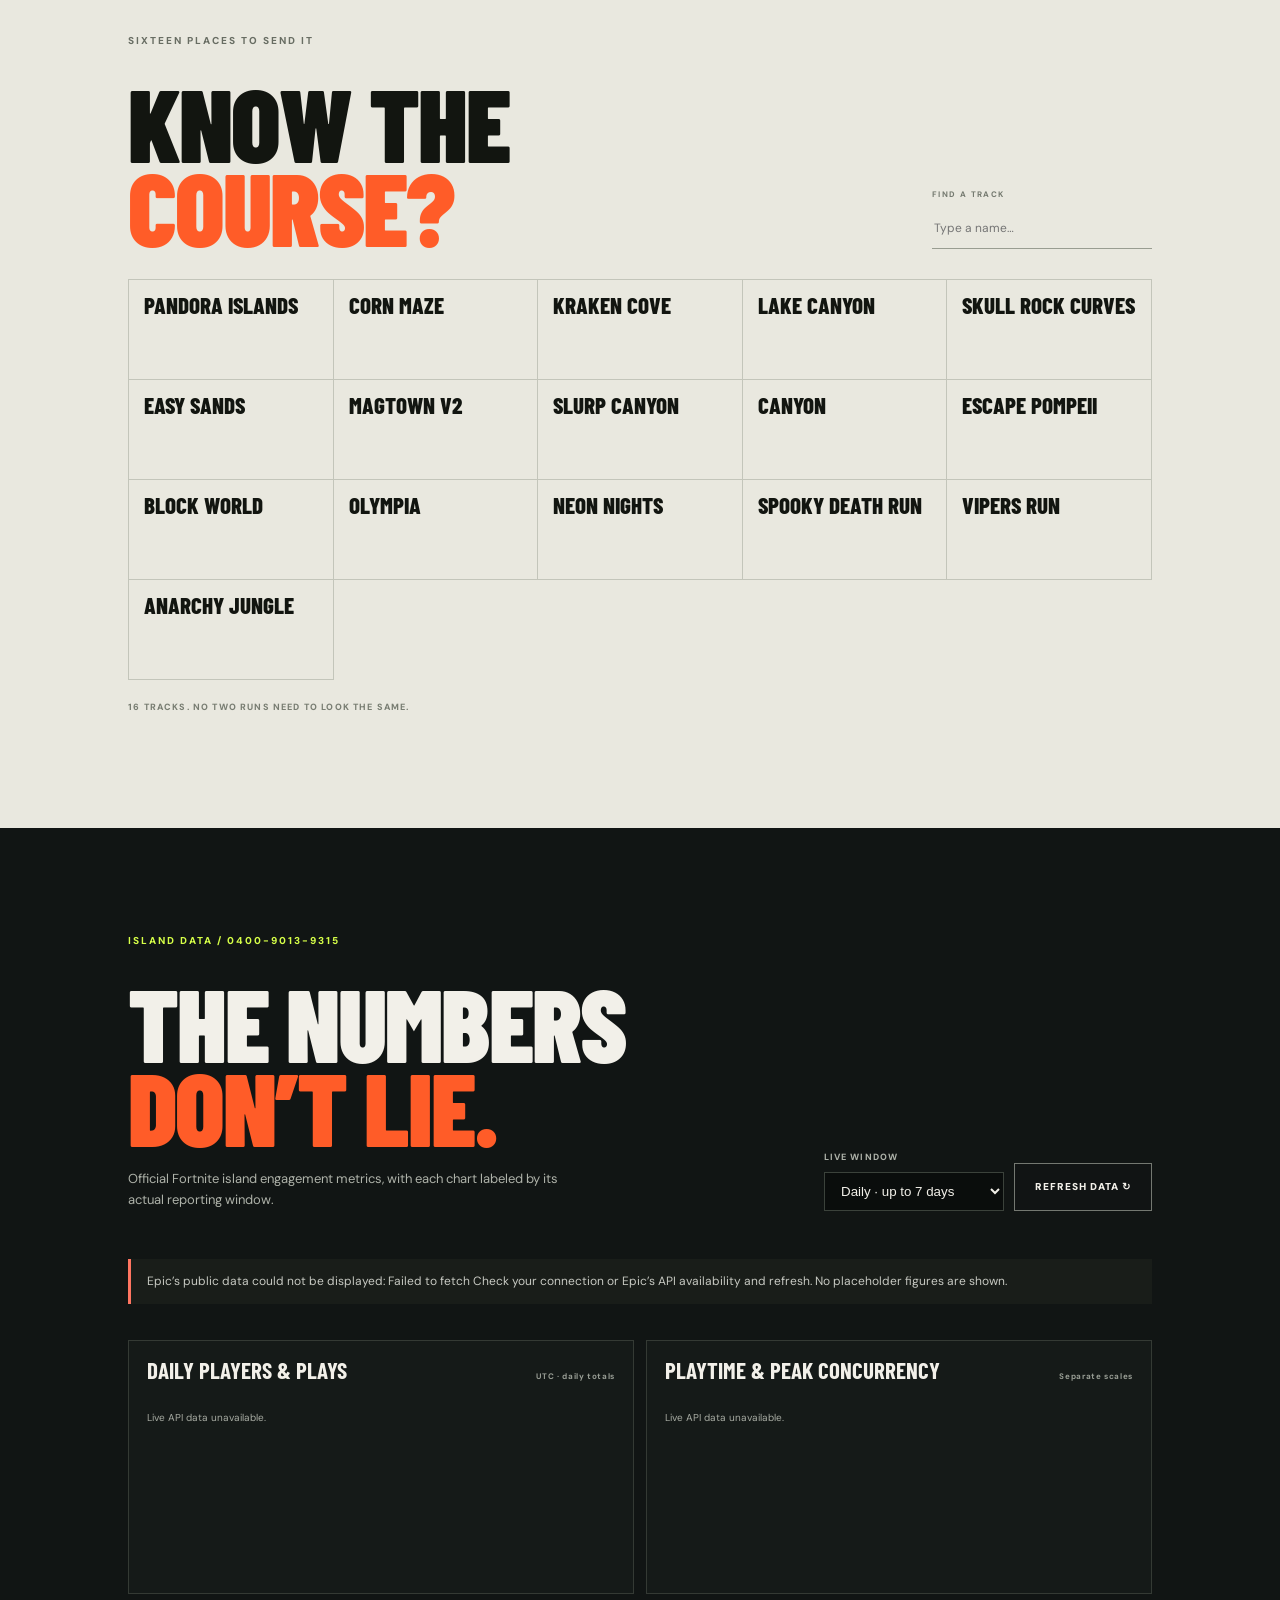
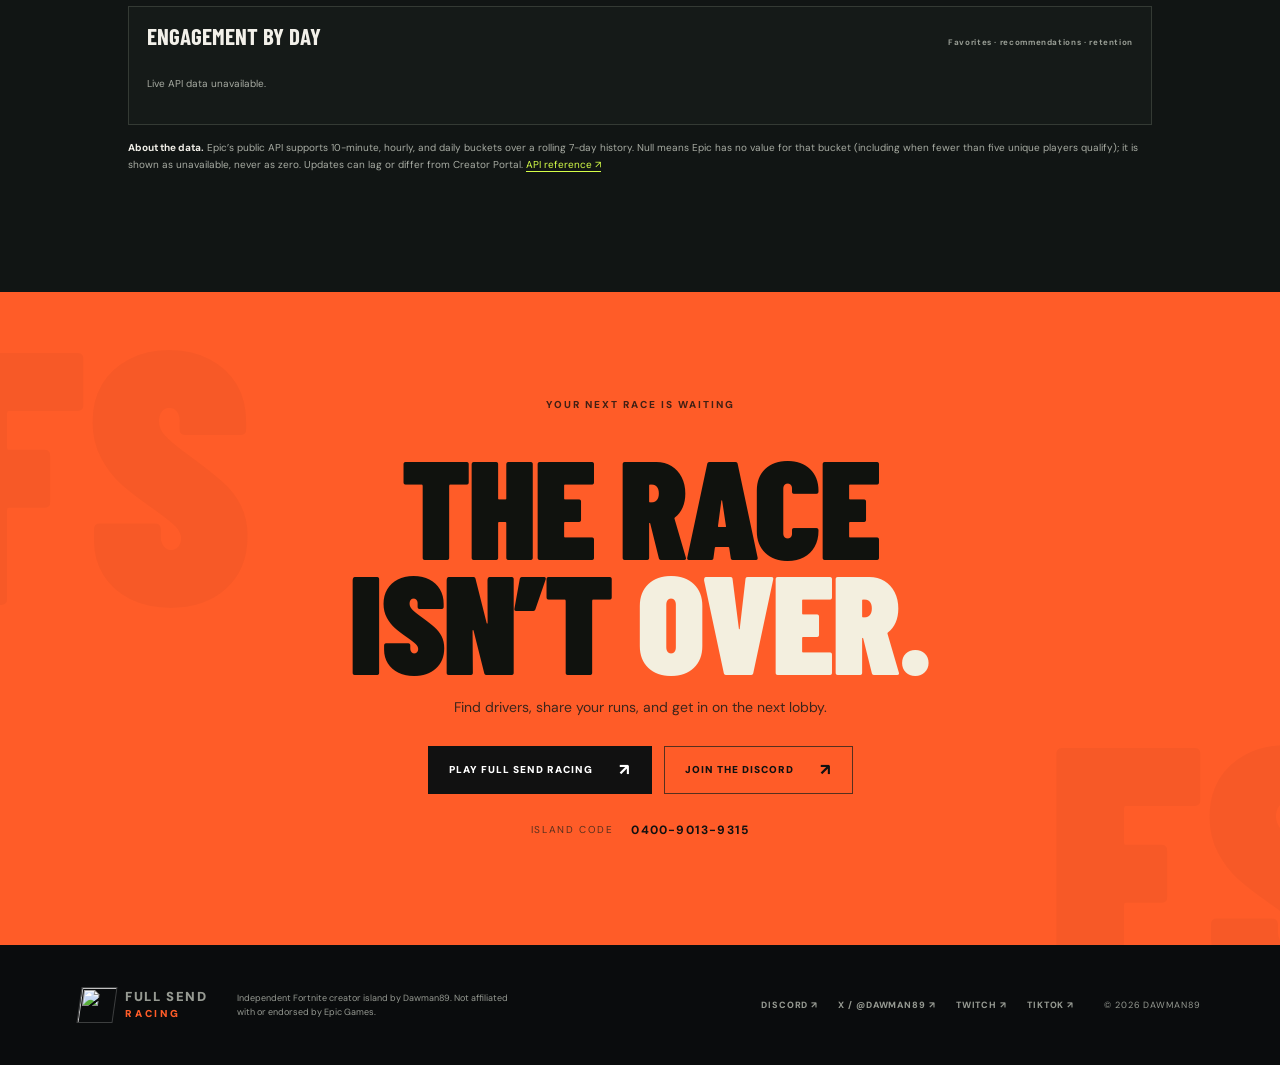
==== commit dbc42435: "Remove outdated analytics from dashboard" ====
--- a/index.html
+++ b/index.html
@@ -15,6 +15,6 @@
 <section class="media-gallery" aria-label="Official Full Send Racing screenshots"><figure><img src="https://cdn-0001.qstv.on.epicgames.com/npAvyYxzEjoNTNFlHs/image/screenshot_0.jpeg" alt="Full Send Racing gameplay screenshot"><figcaption>IN GAME / FULL SEND RACING</figcaption></figure><figure><img src="https://cdn-0001.qstv.on.epicgames.com/npAvyYxzEjoNTNFlHs/image/screenshot_1.jpeg" alt="Full Send Racing gameplay screenshot"><figcaption>FIND YOUR LINE</figcaption></figure><figure><img src="https://cdn-0001.qstv.on.epicgames.com/npAvyYxzEjoNTNFlHs/image/screenshot_2.jpeg" alt="Full Send Racing gameplay screenshot"><figcaption>THEN SEND IT</figcaption></figure></section>
 <section id="tracks" class="tracks section"><div class="section-label">SIXTEEN PLACES TO SEND IT</div><div class="heading-line"><h2>KNOW THE<br><em>COURSE?</em></h2><label class="search-wrap"><span>FIND A TRACK</span><input id="trackSearch" type="search" placeholder="Type a name…" aria-label="Search tracks"></label></div><div class="track-grid" id="trackGrid"></div><p class="track-foot">16 TRACKS. NO TWO RUNS NEED TO LOOK THE SAME.</p></section>
 <section id="analytics" class="analytics section"><div class="section-label">ISLAND DATA / 0400-9013-9315</div><div class="heading-line analytics-heading"><div><h2>THE NUMBERS<br><em>DON’T LIE.</em></h2><p class="analytics-intro">Official Fortnite island engagement metrics, with each chart labeled by its actual reporting window.</p></div><div class="analytics-controls"><label>Live window <select id="apiInterval" aria-label="Choose live metric interval"><option value="day">Daily · up to 7 days</option><option value="hour">Hourly · recent</option><option value="minute">10-minute · recent</option></select></label><button id="refreshAnalytics" class="button ghost" type="button">REFRESH DATA ↻</button></div></div><div id="apiStatus" class="data-status" role="status" aria-live="polite">Connecting to Epic’s Fortnite Data API…</div><div id="apiMetrics" class="api-metric-grid"></div><div class="analytics-chart-grid"><article class="analytics-panel"><div class="panel-heading"><h3>Daily players & plays</h3><span>UTC · daily totals</span></div><div id="engagementChart" class="chart-host"></div></article><article class="analytics-panel"><div class="panel-heading"><h3>Playtime & peak concurrency</h3><span>Separate scales</span></div><div id="depthChart" class="chart-host"></div></article></div><article class="analytics-panel"><div class="panel-heading"><h3>Engagement by day</h3><span>Favorites · recommendations · retention</span></div><div class="table-wrap" id="dailyMetrics"></div></article><div class="analytics-note"><b>About the data.</b> Epic’s public API supports 10-minute, hourly, and daily buckets over a rolling 7-day history. Null means Epic has no value for that bucket (including when fewer than five unique players qualify); it is shown as unavailable, never as zero. Updates can lag or differ from Creator Portal. <a href="https://api.fortnite.com/ecosystem/v1/docs/" target="_blank" rel="noopener">API reference ↗</a></div>
-<div class="archive-heading"><div class="section-label">CREATOR PORTAL EXPORT / HISTORICAL SNAPSHOT</div><p>Imported October 4, 2026 · data available Sept 25–Oct 3, 2026. This is an older export, not live data.</p></div><div id="archiveMetrics" class="api-metric-grid archive-metrics"></div><div class="analytics-chart-grid"><article class="analytics-panel"><div class="panel-heading"><h3>Plays & active players</h3><span>Creator Portal · daily · Sept 25–Oct 3</span></div><div id="archiveChart" class="chart-host"></div></article><article class="analytics-panel"><div class="panel-heading"><h3>Race activity</h3><span>Analytics Device event counts · Sept 29–Oct 3</span></div><div id="raceEvents" class="chart-host"></div><p class="analytics-note">Event counts can include repeated actions and are not unique racers. The export has no per-track dimension, so a most-played track ranking cannot be derived.</p></article></div></section>
+</section>
 <section id="community" class="community section"><div class="community-inner"><div class="section-label">YOUR NEXT RACE IS WAITING</div><h2>THE RACE<br>ISN’T <em>OVER.</em></h2><p>Find drivers, share your runs, and get in on the next lobby.</p><div class="hero-actions"><a class="button orange" href="https://www.fortnite.com/@dawman89/0400-9013-9315" target="_blank" rel="noopener">PLAY FULL SEND RACING <span>↗</span></a><a class="button ghost" href="https://discord.gg/Y7uBCfhr4U" target="_blank" rel="noopener noreferrer">JOIN THE DISCORD <span>↗</span></a></div><div class="code-line"><span>ISLAND CODE</span><strong>0400-9013-9315</strong></div></div></section></main>
-<footer><a class="wordmark" href="#top"><img class="mark-img" src="https://cdn-0001.qstv.on.epicgames.com/BcYHLBwQKWUfVoemAb/image/lobby.jpeg" alt=""><span>FULL SEND<small>RACING</small></span></a><p>Independent Fortnite creator island by Dawman89. Not affiliated with or endorsed by Epic Games.</p><div class="social"><a href="https://discord.gg/Y7uBCfhr4U" target="_blank" rel="noopener noreferrer">DISCORD ↗</a><a href="https://x.com/Dawman89" target="_blank" rel="noopener">X / @DAWMAN89 ↗</a><a href="https://www.twitch.tv/dawman89" target="_blank" rel="noopener">TWITCH ↗</a><a href="https://www.tiktok.com/@dawman89" target="_blank" rel="noopener">TIKTOK ↗</a></div><span class="copyright">© <span id="year"></span> DAWMAN89</span></footer><script src="script.js?v=20261112"></script></body></html>+<footer><a class="wordmark" href="#top"><img class="mark-img" src="https://cdn-0001.qstv.on.epicgames.com/BcYHLBwQKWUfVoemAb/image/lobby.jpeg" alt=""><span>FULL SEND<small>RACING</small></span></a><p>Independent Fortnite creator island by Dawman89. Not affiliated with or endorsed by Epic Games.</p><div class="social"><a href="https://discord.gg/Y7uBCfhr4U" target="_blank" rel="noopener noreferrer">DISCORD ↗</a><a href="https://x.com/Dawman89" target="_blank" rel="noopener">X / @DAWMAN89 ↗</a><a href="https://www.twitch.tv/dawman89" target="_blank" rel="noopener">TWITCH ↗</a><a href="https://www.tiktok.com/@dawman89" target="_blank" rel="noopener">TIKTOK ↗</a></div><span class="copyright">© <span id="year"></span> DAWMAN89</span></footer><script src="script.js?v=20261112-current"></script></body></html>
--- a/style.css
+++ b/style.css
@@ -1,3 +1,6 @@
 @import url('https://fonts.googleapis.com/css2?family=Barlow+Condensed:wght@500;600;700;800;900&family=DM+Sans:wght@400;500;600;700;800&display=swap');
 :root{--bg:#0a0c0d;--panel:#121617;--ink:#f2f0e9;--muted:#9b9d97;--line:#303531;--orange:#ff5c28;--acid:#d6ff48;--display:'Barlow Condensed',Impact,sans-serif;--body:'DM Sans',Arial,sans-serif}*{box-sizing:border-box}html{scroll-behavior:smooth;scroll-padding-top:80px}body{margin:0;background:var(--bg);color:var(--ink);font:15px/1.6 var(--body),sans-serif}a{color:inherit;text-decoration:none}button,input{font:inherit}.topbar{height:78px;padding:0 6.2vw;display:flex;align-items:center;justify-content:space-between;border-bottom:1px solid #ffffff12;background:#0a0c0df2;position:sticky;top:0;z-index:20;backdrop-filter:blur(14px)}.wordmark{display:flex;align-items:center;gap:10px;font-weight:900;font-size:13px;letter-spacing:.12em;line-height:1.05}.wordmark small{display:block;color:var(--orange);font-size:10px;letter-spacing:.26em;margin-top:5px}.mark-img{display:block;width:36px;height:36px;object-fit:cover;border:1px solid #ffffff35;transform:skew(-8deg)}nav{display:flex;gap:34px;color:#b9bbb5;font-size:12px;font-weight:700;letter-spacing:.06em;text-transform:uppercase}nav a:hover,.social a:hover,.text-link:hover{color:var(--acid)}.nav-cta{font-size:11px;font-weight:800;letter-spacing:.08em;border:1px solid #555a54;padding:11px 15px}.nav-cta b{color:var(--orange);margin-left:10px}.hero{height:min(790px,calc(100svh - 78px));min-height:650px;position:relative;overflow:hidden;background:#101312}.hero-art{position:absolute;inset:0;background:linear-gradient(90deg,#0a0c0d 0%,#0a0c0df5 33%,#0a0c0d70 67%,#0a0c0d18 100%),linear-gradient(0deg,#0a0c0d 0%,transparent 35%),url('https://cdn-0001.qstv.on.epicgames.com/BcYHLBwQKWUfVoemAb/image/landscape_comp_m.jpeg') center 48%/cover no-repeat;filter:saturate(.72)}.hero:after{content:'';position:absolute;inset:0;background:repeating-linear-gradient(115deg,transparent 0 70px,#ffffff06 71px 72px);pointer-events:none}.hero-content{position:relative;z-index:2;padding:8vh 10vw;max-width:880px}.kicker,.section-label{color:var(--acid);font-size:10px;font-weight:800;letter-spacing:.2em;text-transform:uppercase}.kicker i{display:inline-block;width:7px;height:7px;border-radius:50%;background:var(--orange);margin-right:9px;box-shadow:0 0 14px var(--orange)}h1,h2,h3,p{margin-top:0}h1,h2,h3{font-family:var(--display);font-weight:900;text-transform:uppercase}h1{font-size:clamp(96px,14vw,190px);line-height:.76;letter-spacing:-.025em;margin:31px 0 25px}em{color:var(--orange);font-style:normal}.hero-copy{font-size:20px;font-weight:700;margin-bottom:4px}.hero-sub{color:#b7bab3;font-size:14px}.hero-actions{display:flex;gap:12px;flex-wrap:wrap;margin:27px 0}.button{min-height:48px;padding:0 20px;display:inline-flex;align-items:center;justify-content:center;gap:26px;font-size:10px;letter-spacing:.1em;font-weight:900;border:1px solid transparent;cursor:pointer;transition:transform .2s,background .2s}.button:hover{transform:translateY(-2px)}.button span{font-size:16px}.orange{background:var(--orange);color:#121312}.orange:hover{background:#ff784c}.ghost{border-color:#747871;background:#121514a8;color:var(--ink)}.ghost:hover{border-color:var(--acid);color:var(--acid)}.code-line{display:flex;gap:18px;align-items:center;font-size:10px;letter-spacing:.16em;color:#a4a79f}.code-line strong{color:var(--ink);font-size:12px;letter-spacing:.1em}.hero-stamp{position:absolute;z-index:2;right:9vw;bottom:15%;display:flex;align-items:center;gap:12px;transform:rotate(-8deg);color:var(--acid)}.hero-stamp strong{font:900 94px/.8 var(--display);letter-spacing:-.04em}.hero-stamp span{font-size:9px;line-height:1.35;font-weight:900;letter-spacing:.15em}.scroll-note{position:absolute;z-index:2;bottom:25px;left:10vw;color:#8d9189;font-size:9px;letter-spacing:.18em}.scroll-note span{color:var(--orange);font-size:17px;margin-left:10px}.ticker{overflow:hidden;background:var(--orange);color:#111;white-space:nowrap;padding:10px 0;font:800 13px var(--display);letter-spacing:.12em}.ticker div{min-width:max-content;animation:slide 30s linear infinite}.ticker b{margin:0 24px;font-size:11px}@keyframes slide{to{transform:translateX(-18%)}}.section{padding:105px 10vw}.intro{background:#e9e8df;color:#11140f}.intro .section-label{color:#666b60}.intro-row{display:grid;grid-template-columns:1.1fr .9fr;gap:9vw;align-items:center;padding:42px 0 60px}.intro h2,.heading-line h2,.community h2{font-size:clamp(65px,9vw,120px);line-height:.82;letter-spacing:-.02em;margin:0}.intro h2 em{color:var(--orange)}.intro-row>div{max-width:490px;color:#484d45;font-size:14px}.intro-row>div p{margin-bottom:16px}.text-link{display:inline-block;margin-top:12px;font-size:10px;font-weight:900;letter-spacing:.12em}.text-link span{color:var(--orange);margin-left:10px}.stats{border-top:1px solid #bfc1b6;display:grid;grid-template-columns:repeat(4,1fr)}.stats div{padding:22px 14px 0 0;border-right:1px solid #bfc1b6}.stats div+div{padding-left:25px}.stats div:last-child{border:0}.stats strong{display:block;font:900 45px/.95 var(--display);color:#111}.stats span{display:block;margin-top:9px;color:#6b7067;font-size:9px;font-weight:800;letter-spacing:.12em}.modes{background:#101313}.heading-line{display:flex;align-items:end;justify-content:space-between;gap:30px;margin:32px 0 48px}.heading-line h2{font-size:clamp(62px,8vw,106px)}.side-note{color:#9fa39a;font-size:12px;border-left:1px solid var(--orange);padding-left:15px;margin-bottom:4px}.mode-grid{display:grid;grid-template-columns:repeat(3,1fr);gap:12px}.mode-card{position:relative;min-height:280px;padding:24px;background:#181d1b;border:1px solid #343a34;overflow:hidden}.mode-card:after{content:'';position:absolute;width:200px;height:200px;border:1px solid #ffffff0b;border-radius:50%;right:-70px;bottom:-110px;box-shadow:0 0 0 25px #ffffff05,0 0 0 50px #ffffff03}.mode-card.speed{background:#241810}.mode-card.comp{background:#1b2015}.card-top{display:flex;justify-content:space-between;color:#aeb3a7;font-size:9px;font-weight:800;letter-spacing:.14em}.card-top b{font:800 28px/.8 var(--display);color:#ffffff36}.mode-card h3{font-size:49px;line-height:1;margin:66px 0 10px}.mode-card p{max-width:290px;color:#b2b6ad;font-size:12px}.card-arrow{position:absolute;right:24px;bottom:23px;color:var(--orange);font-size:21px}.extras{display:flex;align-items:center;gap:10px;flex-wrap:wrap;margin-top:22px}.extras span{width:100%;font-size:9px;color:#999e94;letter-spacing:.15em;margin-bottom:2px}.extras b{border:1px solid #363c35;padding:8px 11px;font-size:8px;letter-spacing:.09em}.visual-break{height:390px;position:relative;overflow:hidden;background:#151816}.visual-break img{width:100%;height:100%;object-fit:cover;object-position:center 46%;filter:brightness(.6) saturate(.8)}.visual-break:after{content:'';position:absolute;inset:0;background:linear-gradient(0deg,#090b0d 0%,transparent 45%),linear-gradient(90deg,#090b0d80,transparent)}.visual-caption{position:absolute;z-index:1;bottom:35px;left:10vw;display:flex;align-items:baseline;gap:18px}.visual-caption span{font-size:9px;font-weight:800;letter-spacing:.18em;color:var(--acid)}.visual-caption strong{font:900 clamp(42px,7vw,82px)/.8 var(--display)}.tracks{background:#e9e8df;color:#121510}.tracks .section-label{color:#686d63}.tracks .heading-line{margin-bottom:30px}.tracks .heading-line h2 em{color:var(--orange)}.search-wrap{display:block;min-width:220px}.search-wrap span{display:block;color:#757a70;font-size:8px;font-weight:800;letter-spacing:.17em;margin-bottom:8px}.search-wrap input{width:100%;height:40px;border:0;border-bottom:1px solid #999d91;background:transparent;color:#111;outline:none;font-size:12px}.search-wrap input:focus{border-color:var(--orange)}.track-grid{display:grid;grid-template-columns:repeat(5,minmax(0,1fr));border-top:1px solid #c3c5ba;border-left:1px solid #c3c5ba}.track-card{min-height:100px;padding:15px;border-right:1px solid #c3c5ba;border-bottom:1px solid #c3c5ba;display:flex;flex-direction:column;justify-content:space-between;transition:background .2s,color .2s}.track-card:hover{background:#181c18;color:#fff}.track-card span{font-size:8px;font-weight:800;color:#82877d;letter-spacing:.12em}.track-card strong{font:800 23px/.95 var(--display);text-transform:uppercase}.track-foot{font-size:9px;font-weight:800;letter-spacing:.13em;color:#787d72;margin-top:20px}.community{background:var(--orange);color:#10120e;text-align:center;position:relative;overflow:hidden}.community:before,.community:after{content:'FS';position:absolute;font:900 360px/.8 var(--display);color:#00000008;pointer-events:none}.community:before{left:-70px;top:25px}.community:after{right:-90px;bottom:-55px}.community-inner{position:relative;z-index:1}.community .section-label{color:#422014}.community h2{margin:33px 0 20px;font-size:clamp(78px,11vw,145px)}.community h2 em{color:#f3efdf}.community p{font-size:14px;color:#3c251b}.community .hero-actions{justify-content:center}.community .orange{background:#111;color:#fff}.community .orange:hover{background:#292a24}.community .ghost{border-color:#57301e;background:transparent;color:#111}.community .ghost:hover{border-color:#111;color:#111}.community .code-line{justify-content:center;color:#58301e}.community .code-line strong{color:#111}footer{min-height:120px;padding:27px 6.2vw;display:flex;align-items:center;gap:30px;color:#969a92;font-size:10px}footer p{max-width:280px;margin:0;font-size:9px}.social{display:flex;gap:20px;margin-left:auto}.social a{font-size:9px;font-weight:800;letter-spacing:.1em}.copyright{font-size:9px;letter-spacing:.1em;white-space:nowrap}.sr-only{position:absolute;width:1px;height:1px;overflow:hidden;clip:rect(0,0,0,0)}@media(max-width:900px){.track-grid{grid-template-columns:repeat(3,minmax(0,1fr))}.section{padding:85px 7vw}.intro-row{gap:5vw}.hero-content{padding-left:7vw}.scroll-note{left:7vw}}@media(max-width:650px){.topbar{height:66px;padding:0 18px}.topbar nav{display:none}.nav-cta{padding:9px 10px;font-size:9px}.wordmark{font-size:11px}.mark-img{width:32px;height:32px}.hero{min-height:650px;height:calc(100svh - 66px);max-height:800px}.hero-art{background-image:linear-gradient(90deg,#0a0c0df2 0%,#0a0c0dc9 58%,#0a0c0d66 100%),linear-gradient(0deg,#0a0c0d 0%,transparent 42%),url('https://cdn-0001.qstv.on.epicgames.com/BcYHLBwQKWUfVoemAb/image/landscape_comp_m.jpeg');background-position:center}.hero-content{padding:10vh 7vw}.kicker{font-size:8px;letter-spacing:.13em}h1{font-size:clamp(82px,20vw,132px);margin:34px 0 23px}.hero-copy{font-size:17px}.hero-sub{max-width:280px;font-size:12px}.hero-stamp{right:8vw;bottom:10%;opacity:.85}.hero-stamp strong{font-size:67px}.scroll-note{display:none}.section{padding:72px 7vw}.intro-row{grid-template-columns:1fr;gap:28px;padding:35px 0 44px}.intro h2{font-size:78px}.intro-row>div{font-size:13px}.stats{grid-template-columns:repeat(2,1fr)}.stats div{padding:17px 8px 16px 0;border-bottom:1px solid #bfc1b6}.stats div+div{padding-left:15px}.stats div:nth-child(2){border-right:0}.stats div:nth-child(3),.stats div:nth-child(4){border-bottom:0}.stats strong{font-size:38px}.heading-line{align-items:start;flex-direction:column;margin:27px 0 30px}.heading-line h2{font-size:68px}.mode-grid{grid-template-columns:1fr}.mode-card{min-height:230px}.mode-card h3{margin-top:47px}.extras{gap:7px}.extras b{font-size:7px}.visual-break{height:260px}.visual-caption{left:7vw;bottom:23px;display:block}.visual-caption strong{display:block;margin-top:10px;font-size:55px}.track-grid{grid-template-columns:repeat(2,minmax(0,1fr))}.track-card{min-height:88px;padding:12px}.track-card strong{font-size:20px}.tracks .heading-line{gap:24px}.search-wrap{width:100%}.community h2{font-size:88px}footer{padding:26px 7vw;display:grid;grid-template-columns:1fr 1fr;gap:18px}footer p{grid-row:2;max-width:230px}.social{margin:0;display:flex;flex-direction:column;gap:8px}.copyright{grid-column:2;grid-row:2;text-align:right}}@media(prefers-reduced-motion:reduce){html{scroll-behavior:auto}*,*:before,*:after{animation-duration:.01ms!important;animation-iteration-count:1!important;transition-duration:.01ms!important}}
 .media-gallery{display:grid;grid-template-columns:repeat(3,minmax(0,1fr));gap:12px;padding:0 10vw 90px;background:#101313}.media-gallery figure{margin:0;min-width:0}.media-gallery img{display:block;width:100%;aspect-ratio:16/9;object-fit:cover;filter:saturate(.8);border:1px solid #343a34}.media-gallery figcaption{font-size:8px;font-weight:800;letter-spacing:.14em;color:#a8ada2;padding-top:10px}@media(max-width:650px){.media-gallery{grid-template-columns:1fr;padding:0 7vw 66px;gap:18px}.media-gallery figure:not(:first-child){display:none}}
+
+/* Island analytics */
+.analytics{background:#111514;color:var(--ink)}.analytics .section-label{color:var(--acid)}.analytics .heading-line{align-items:end}.analytics .heading-line h2{font-size:clamp(60px,8vw,104px)}.analytics-intro{max-width:460px;color:#aeb2a9;font-size:13px;margin:20px 0 0}.analytics-controls{display:flex;align-items:end;gap:10px;flex-wrap:wrap}.analytics-controls label{color:#aeb2a9;font-size:9px;font-weight:800;letter-spacing:.12em;text-transform:uppercase}.analytics-controls select{display:block;margin-top:7px;min-width:180px;padding:10px 12px;background:#0a0d0c;color:var(--ink);border:1px solid #3b423b}.data-status{border-left:3px solid var(--orange);background:#191d19;padding:13px 16px;color:#c7c9c2;font-size:12px;margin:16px 0}.data-status.error{border-color:#ff7561}.data-status.ok{border-color:var(--acid)}.api-metric-grid{display:grid;grid-template-columns:repeat(4,minmax(0,1fr));gap:10px;margin:18px 0}.api-metric{padding:16px;border:1px solid #343a34;background:linear-gradient(145deg,#191e1c,#131715);min-width:0}.api-metric small{display:block;color:#9ea39a;font-size:9px;font-weight:800;letter-spacing:.12em;text-transform:uppercase}.api-metric strong{display:block;font:800 32px/.95 var(--display);margin:11px 0 5px;overflow-wrap:anywhere}.api-metric span{font-size:9px;color:#90968c}.analytics-chart-grid{display:grid;grid-template-columns:1fr 1fr;gap:12px;margin:12px 0}.analytics-panel{background:#151a18;border:1px solid #343a34;padding:18px;min-width:0;margin:12px 0}.analytics-chart-grid .analytics-panel{margin:0}.panel-heading{display:flex;justify-content:space-between;align-items:baseline;gap:10px;margin-bottom:12px}.panel-heading h3{font:700 23px/1 var(--display);margin:0}.panel-heading span{font-size:8px;font-weight:700;letter-spacing:.08em;color:#999e95;text-align:right}.chart-host{width:100%;min-height:180px;overflow:hidden}.chart-host svg{display:block;width:100%;height:auto;overflow:visible}.chart-legend{display:flex;gap:14px;flex-wrap:wrap;color:#aeb2a9;font-size:9px;margin-top:9px}.chart-legend i{display:inline-block;width:8px;height:8px;border-radius:50%;background:var(--color);margin-right:5px}.table-wrap{overflow-x:auto}#dailyMetrics table{width:100%;border-collapse:collapse;font-size:10px}#dailyMetrics th,#dailyMetrics td{text-align:right;white-space:nowrap;padding:10px 8px;border-bottom:1px solid #343a34}#dailyMetrics th:first-child,#dailyMetrics td:first-child{text-align:left}#dailyMetrics th{color:#a6aa9f;letter-spacing:.08em;font-size:8px;text-transform:uppercase}.analytics-note{color:#a8aca3;font-size:10px;line-height:1.7;margin:14px 0}.analytics-note b{color:var(--ink)}.analytics-note a{color:var(--acid);text-decoration:underline;text-underline-offset:3px}.archive-heading{border-top:1px solid #3a403b;margin-top:45px;padding-top:28px}.archive-heading p{font-size:11px;color:#aeb2a9;margin:8px 0 0}.archive-metrics{grid-template-columns:repeat(3,minmax(0,1fr))}.archive-event-list{list-style:none;margin:0;padding:0}.archive-event-list li{display:flex;justify-content:space-between;gap:16px;padding:9px 0;border-bottom:1px solid #343a34;font-size:11px}.archive-event-list b{font-variant-numeric:tabular-nums;color:var(--acid)}@media(max-width:900px){.api-metric-grid{grid-template-columns:repeat(2,minmax(0,1fr))}.analytics-chart-grid{grid-template-columns:1fr}}@media(max-width:650px){.analytics .heading-line{gap:22px}.analytics-controls{width:100%;align-items:stretch}.analytics-controls label{flex:1}.analytics-controls select{width:100%;min-width:0}.analytics-controls button{min-height:42px;padding:0 10px;font-size:8px}.api-metric-grid{gap:7px}.api-metric{padding:12px}.api-metric strong{font-size:26px}.analytics-panel{padding:13px}.panel-heading{align-items:flex-start;flex-direction:column;gap:4px}.panel-heading span{text-align:left}.archive-metrics{grid-template-columns:repeat(2,minmax(0,1fr))}}
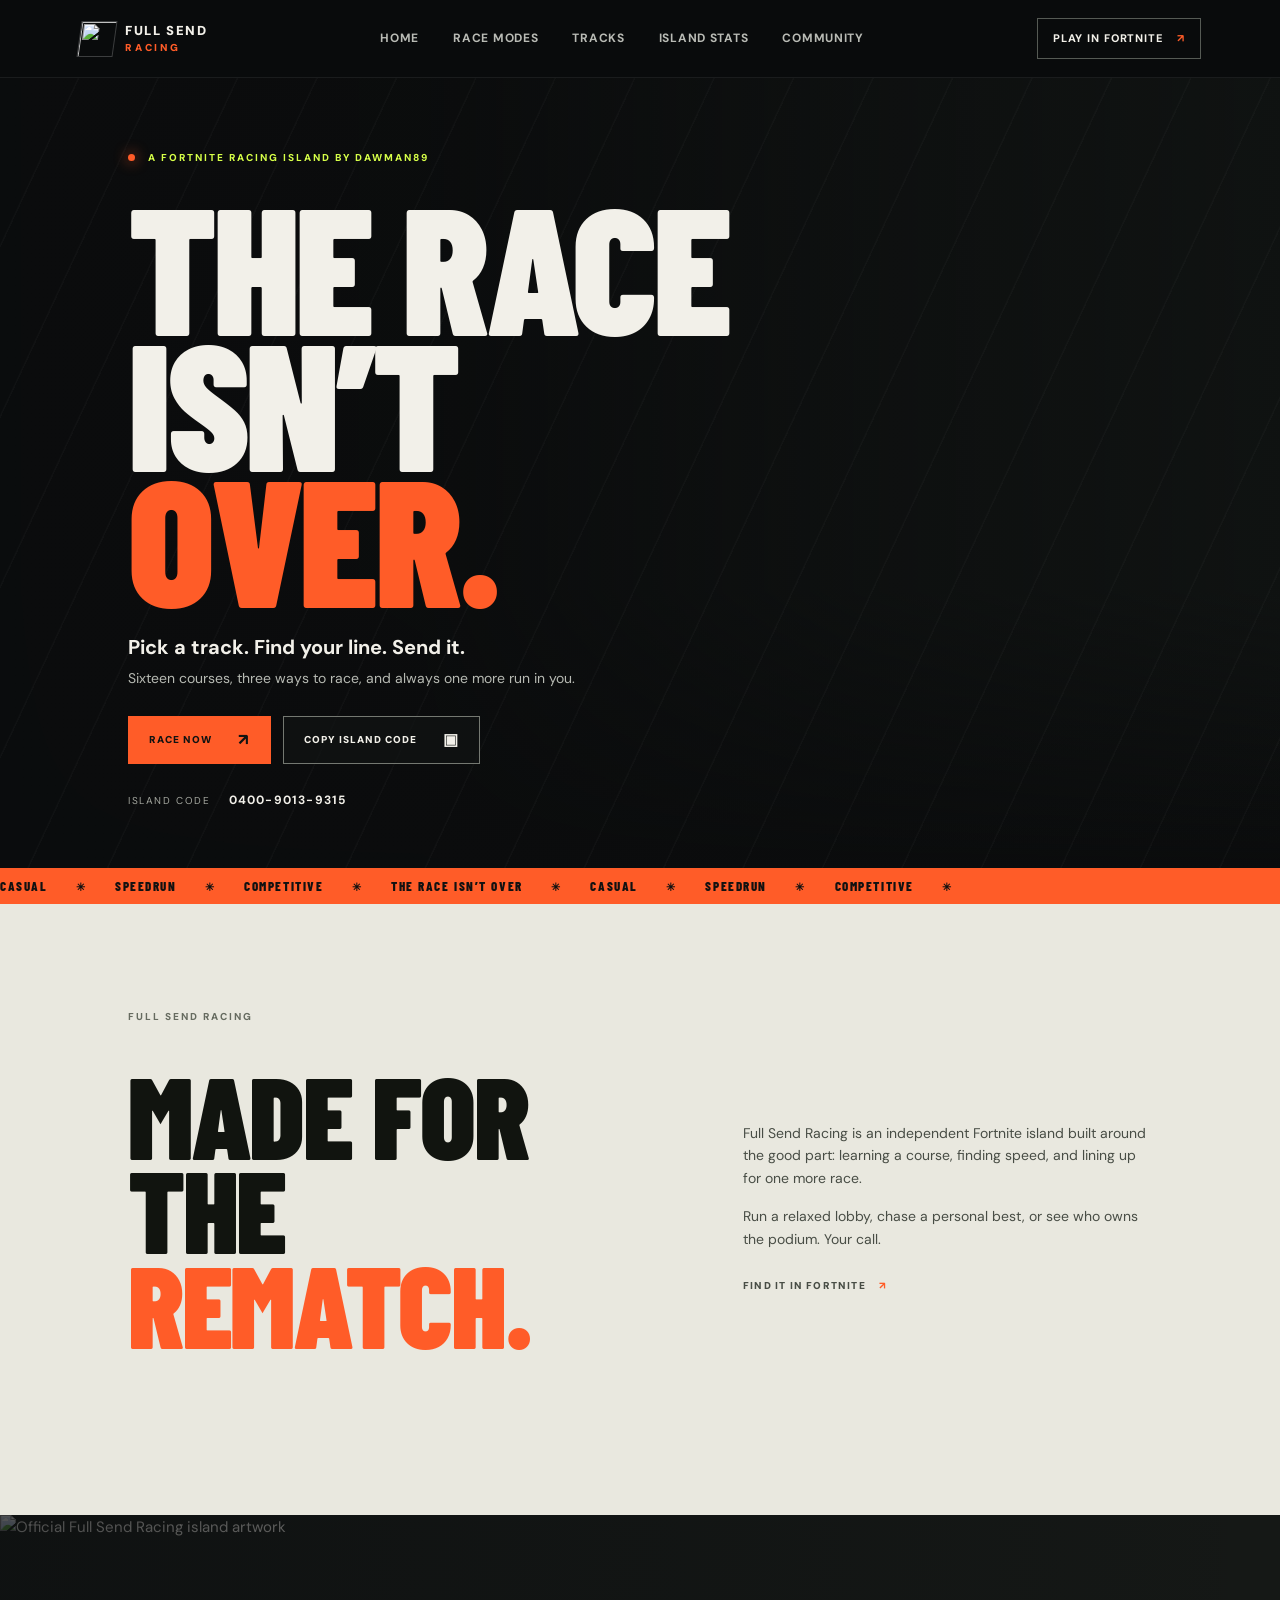
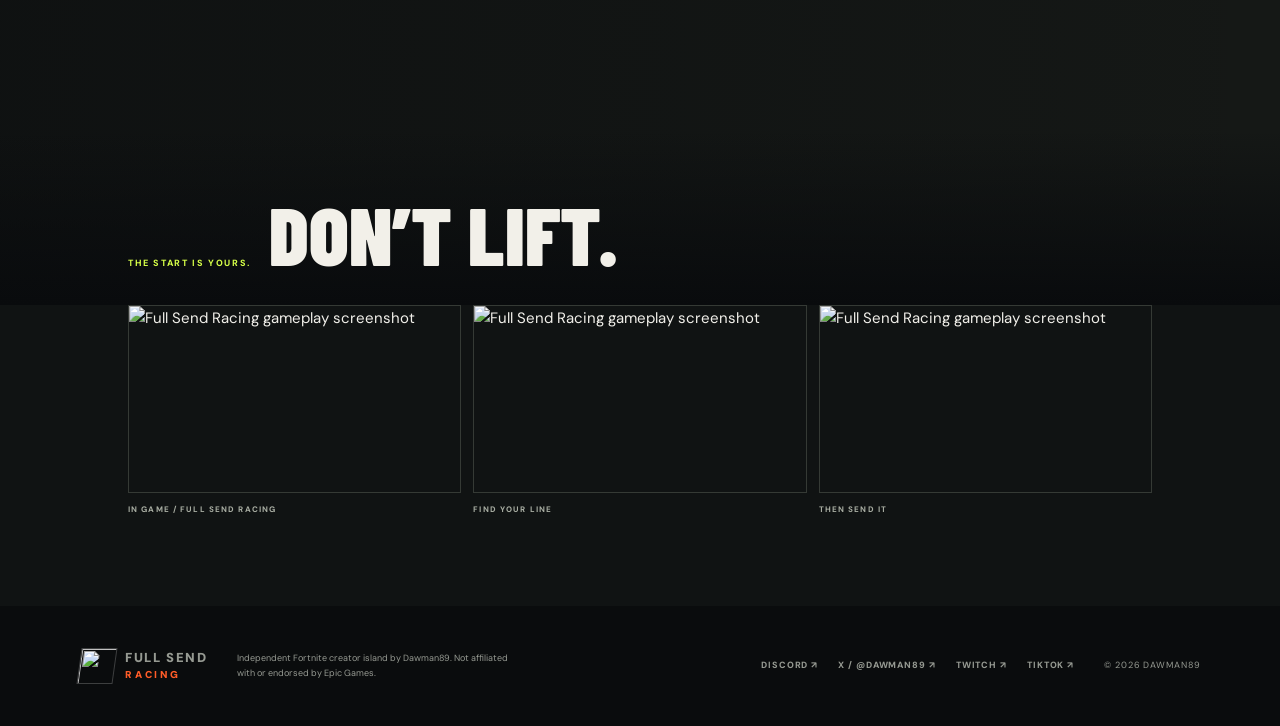
==== commit 0d9e908e: "Organize site pages and improve discovery" ====
--- a/index.html
+++ b/index.html
@@ -4,17 +4,16 @@
 <meta name="description" content="16 tracks. Three ways to race. Full Send Racing is Dawman89's independent Fortnite racing island. Play now with island code 0400-9013-9315.">
 <meta name="robots" content="index,follow,max-image-preview:large"><link rel="canonical" href="https://uefn-racer.github.io/full-send-racing/">
 <meta property="og:type" content="website"><meta property="og:title" content="Full Send Racing | The Race Isn't Over"><meta property="og:description" content="Sixteen tracks. Casual, Speedrun and Competitive. Drop in and race."><meta property="og:url" content="https://uefn-racer.github.io/full-send-racing/"><meta property="og:image" content="https://cdn-0001.qstv.on.epicgames.com/BcYHLBwQKWUfVoemAb/image/landscape_comp.jpeg"><meta name="twitter:card" content="summary_large_image">
-<link rel="preconnect" href="https://cdn-0001.qstv.on.epicgames.com"><link rel="stylesheet" href="style.css?v=20261112">
+<link rel="preconnect" href="https://cdn-0001.qstv.on.epicgames.com"><link rel="stylesheet" href="style.css?v=pages2">
 <script type="application/ld+json">{"@context":"https://schema.org","@type":"VideoGame","name":"Full Send Racing","description":"An independent Fortnite racing island by Dawman89 with 16 tracks and three race modes.","genre":["Racing","Arcade"],"gamePlatform":"Fortnite","author":{"@type":"Person","name":"Dawman89"},"url":"https://uefn-racer.github.io/full-send-racing/","sameAs":["https://www.fortnite.com/@dawman89/0400-9013-9315"],"isAccessibleForFree":true}</script></head>
-<body><header class="topbar"><a class="wordmark" href="#top" aria-label="Full Send Racing home"><img class="mark-img" src="https://cdn-0001.qstv.on.epicgames.com/BcYHLBwQKWUfVoemAb/image/lobby.jpeg" alt=""><span>FULL SEND<small>RACING</small></span></a><nav aria-label="Main navigation"><a href="#modes">Race modes</a><a href="#tracks">The tracks</a><a href="#analytics">Island stats</a><a href="#community">Community</a></nav><a class="nav-cta" href="https://www.fortnite.com/@dawman89/0400-9013-9315" target="_blank" rel="noopener">PLAY IN FORTNITE <b>↗</b></a></header>
-<main id="top"><section class="hero"><div class="hero-art" aria-hidden="true"></div><div class="hero-content"><div class="kicker"><i></i> A FORTNITE RACING ISLAND BY DAWMAN89</div><h1>THE RACE<br>ISN’T <em>OVER.</em></h1><p class="hero-copy">Pick a track. Find your line. Send it.</p><p class="hero-sub">Sixteen courses, three ways to race, and always one more run in you.</p><div class="hero-actions"><a class="button orange" href="https://www.fortnite.com/@dawman89/0400-9013-9315" target="_blank" rel="noopener">RACE NOW <span>↗</span></a><button class="button ghost" id="copy" type="button">COPY ISLAND CODE <span>▣</span></button></div><div class="code-line"><span>ISLAND CODE</span><strong>0400-9013-9315</strong></div></div><div class="hero-stamp"><strong>16</strong><span>TRACKS<br>ONE GRID</span></div><div class="scroll-note">SCROLL TO GRID <span>↓</span></div></section>
+<body><header class="topbar"><a class="wordmark" href="./" aria-label="Full Send Racing home"><img class="mark-img" src="https://cdn-0001.qstv.on.epicgames.com/BcYHLBwQKWUfVoemAb/image/lobby.jpeg" alt=""><span>FULL SEND<small>RACING</small></span></a><nav aria-label="Main navigation"><a href="./">Home</a><a href="modes.html">Race modes</a><a href="tracks.html">Tracks</a><a href="stats.html">Island stats</a><a href="community.html">Community</a></nav><a class="nav-cta" href="https://www.fortnite.com/@dawman89/0400-9013-9315" target="_blank" rel="noopener">PLAY IN FORTNITE <b>↗</b></a></header>
+<main id="top"><section class="hero"><div class="hero-art" aria-hidden="true"></div><div class="hero-content"><div class="kicker"><i></i> A FORTNITE RACING ISLAND BY DAWMAN89</div><h1>THE RACE<br>ISN’T <em>OVER.</em></h1><p class="hero-copy">Pick a track. Find your line. Send it.</p><p class="hero-sub">Sixteen courses, three ways to race, and always one more run in you.</p><div class="hero-actions"><a class="button orange" href="https://www.fortnite.com/@dawman89/0400-9013-9315" target="_blank" rel="noopener">RACE NOW <span>↗</span></a><button class="button ghost" id="copy" type="button">COPY ISLAND CODE <span>▣</span></button></div><div class="code-line"><span>ISLAND CODE</span><strong>0400-9013-9315</strong></div></div></section>
 <div class="ticker" aria-label="Race modes"><div>CASUAL <b>✳</b> SPEEDRUN <b>✳</b> COMPETITIVE <b>✳</b> THE RACE ISN’T OVER <b>✳</b> CASUAL <b>✳</b> SPEEDRUN <b>✳</b> COMPETITIVE <b>✳</b></div></div>
-<section class="intro section"><div class="section-label">GET ON THE GRID</div><div class="intro-row"><h2>MADE FOR<br>THE <em>REMATCH.</em></h2><div><p>Full Send Racing is an independent Fortnite island built around the good part: learning a course, finding speed, and lining up for one more race.</p><p>Run a relaxed lobby, chase a personal best, or see who owns the podium. Your call.</p><a class="text-link" href="https://www.fortnite.com/@dawman89/0400-9013-9315" target="_blank" rel="noopener">FIND IT IN FORTNITE <span>↗</span></a></div></div><div class="stats"><div><strong>16</strong><span>TRACKS</span></div><div><strong>3</strong><span>RACE MODES</span></div><div><strong>12</strong><span>DRIVERS ON THE GRID</span></div><div><strong>∞</strong><span>“ONE MORE RUN”s</span></div></div></section>
-<section id="modes" class="modes section"><div class="section-label">PICK YOUR PACE</div><div class="heading-line"><h2>THREE WAYS<br>TO <em>FIND OUT.</em></h2><span class="side-note">Same grid.<br>Different stakes.</span></div><div class="mode-grid"><article class="mode-card casual"><div class="card-top"><span>EASY DOES IT</span></div><h3>CASUAL</h3><p>Get in, learn the corners, race your friends. No stopwatch breathing down your neck.</p><span class="card-arrow">↗</span></article><article class="mode-card speed"><div class="card-top"><span>AGAIN. FASTER.</span></div><h3>SPEEDRUN</h3><p>Seven minutes on the clock. Find a cleaner line, shave the time, defend your best.</p><span class="card-arrow">↗</span></article><article class="mode-card comp"><div class="card-top"><span>SETTLE IT</span></div><h3>COMPETITIVE</h3><p>Three laps. A full grid. There’s no “I would’ve won if…” on the results screen.</p><span class="card-arrow">↗</span></article></div><div class="extras"><span>ALSO IN THE GARAGE</span><b>DAILY & WEEKLY CHALLENGES</b><b>RANK PROGRESSION</b><b>PERSONAL BESTS</b><b>LOBBY LEADERBOARDS</b></div></section>
+<section class="intro section"><div class="section-label">FULL SEND RACING</div><div class="intro-row"><h2>MADE FOR<br>THE <em>REMATCH.</em></h2><div><p>Full Send Racing is an independent Fortnite island built around the good part: learning a course, finding speed, and lining up for one more race.</p><p>Run a relaxed lobby, chase a personal best, or see who owns the podium. Your call.</p><a class="text-link" href="https://www.fortnite.com/@dawman89/0400-9013-9315" target="_blank" rel="noopener">FIND IT IN FORTNITE <span>↗</span></a></div></div></section>
+
 <section class="visual-break"><img src="https://cdn-0001.qstv.on.epicgames.com/BcYHLBwQKWUfVoemAb/image/landscape_comp_m.jpeg" alt="Official Full Send Racing island artwork"><div class="visual-caption"><span>THE START IS YOURS.</span><strong>DON’T LIFT.</strong></div></section>
 <section class="media-gallery" aria-label="Official Full Send Racing screenshots"><figure><img src="https://cdn-0001.qstv.on.epicgames.com/npAvyYxzEjoNTNFlHs/image/screenshot_0.jpeg" alt="Full Send Racing gameplay screenshot"><figcaption>IN GAME / FULL SEND RACING</figcaption></figure><figure><img src="https://cdn-0001.qstv.on.epicgames.com/npAvyYxzEjoNTNFlHs/image/screenshot_1.jpeg" alt="Full Send Racing gameplay screenshot"><figcaption>FIND YOUR LINE</figcaption></figure><figure><img src="https://cdn-0001.qstv.on.epicgames.com/npAvyYxzEjoNTNFlHs/image/screenshot_2.jpeg" alt="Full Send Racing gameplay screenshot"><figcaption>THEN SEND IT</figcaption></figure></section>
-<section id="tracks" class="tracks section"><div class="section-label">SIXTEEN PLACES TO SEND IT</div><div class="heading-line"><h2>KNOW THE<br><em>COURSE?</em></h2><label class="search-wrap"><span>FIND A TRACK</span><input id="trackSearch" type="search" placeholder="Type a name…" aria-label="Search tracks"></label></div><div class="track-grid" id="trackGrid"></div><p class="track-foot">16 TRACKS. NO TWO RUNS NEED TO LOOK THE SAME.</p></section>
-<section id="analytics" class="analytics section"><div class="section-label">ISLAND DATA / 0400-9013-9315</div><div class="heading-line analytics-heading"><div><h2>THE NUMBERS<br><em>DON’T LIE.</em></h2><p class="analytics-intro">Official Fortnite island engagement metrics, with each chart labeled by its actual reporting window.</p></div><div class="analytics-controls"><label>Live window <select id="apiInterval" aria-label="Choose live metric interval"><option value="day">Daily · up to 7 days</option><option value="hour">Hourly · recent</option><option value="minute">10-minute · recent</option></select></label><button id="refreshAnalytics" class="button ghost" type="button">REFRESH DATA ↻</button></div></div><div id="apiStatus" class="data-status" role="status" aria-live="polite">Connecting to Epic’s Fortnite Data API…</div><div id="apiMetrics" class="api-metric-grid"></div><div class="analytics-chart-grid"><article class="analytics-panel"><div class="panel-heading"><h3>Daily players & plays</h3><span>UTC · daily totals</span></div><div id="engagementChart" class="chart-host"></div></article><article class="analytics-panel"><div class="panel-heading"><h3>Playtime & peak concurrency</h3><span>Separate scales</span></div><div id="depthChart" class="chart-host"></div></article></div><article class="analytics-panel"><div class="panel-heading"><h3>Engagement by day</h3><span>Favorites · recommendations · retention</span></div><div class="table-wrap" id="dailyMetrics"></div></article><div class="analytics-note"><b>About the data.</b> Epic’s public API supports 10-minute, hourly, and daily buckets over a rolling 7-day history. Null means Epic has no value for that bucket (including when fewer than five unique players qualify); it is shown as unavailable, never as zero. Updates can lag or differ from Creator Portal. <a href="https://api.fortnite.com/ecosystem/v1/docs/" target="_blank" rel="noopener">API reference ↗</a></div>
-</section>
-<section id="community" class="community section"><div class="community-inner"><div class="section-label">YOUR NEXT RACE IS WAITING</div><h2>THE RACE<br>ISN’T <em>OVER.</em></h2><p>Find drivers, share your runs, and get in on the next lobby.</p><div class="hero-actions"><a class="button orange" href="https://www.fortnite.com/@dawman89/0400-9013-9315" target="_blank" rel="noopener">PLAY FULL SEND RACING <span>↗</span></a><a class="button ghost" href="https://discord.gg/Y7uBCfhr4U" target="_blank" rel="noopener noreferrer">JOIN THE DISCORD <span>↗</span></a></div><div class="code-line"><span>ISLAND CODE</span><strong>0400-9013-9315</strong></div></div></section></main>
-<footer><a class="wordmark" href="#top"><img class="mark-img" src="https://cdn-0001.qstv.on.epicgames.com/BcYHLBwQKWUfVoemAb/image/lobby.jpeg" alt=""><span>FULL SEND<small>RACING</small></span></a><p>Independent Fortnite creator island by Dawman89. Not affiliated with or endorsed by Epic Games.</p><div class="social"><a href="https://discord.gg/Y7uBCfhr4U" target="_blank" rel="noopener noreferrer">DISCORD ↗</a><a href="https://x.com/Dawman89" target="_blank" rel="noopener">X / @DAWMAN89 ↗</a><a href="https://www.twitch.tv/dawman89" target="_blank" rel="noopener">TWITCH ↗</a><a href="https://www.tiktok.com/@dawman89" target="_blank" rel="noopener">TIKTOK ↗</a></div><span class="copyright">© <span id="year"></span> DAWMAN89</span></footer><script src="script.js?v=20261112-current"></script></body></html>+
+
+</main>
+<footer><a class="wordmark" href="./"><img class="mark-img" src="https://cdn-0001.qstv.on.epicgames.com/BcYHLBwQKWUfVoemAb/image/lobby.jpeg" alt=""><span>FULL SEND<small>RACING</small></span></a><p>Independent Fortnite creator island by Dawman89. Not affiliated with or endorsed by Epic Games.</p><div class="social"><a href="https://discord.gg/Y7uBCfhr4U" target="_blank" rel="noopener noreferrer">DISCORD ↗</a><a href="https://x.com/Dawman89" target="_blank" rel="noopener">X / @DAWMAN89 ↗</a><a href="https://www.twitch.tv/dawman89" target="_blank" rel="noopener">TWITCH ↗</a><a href="https://www.tiktok.com/@dawman89" target="_blank" rel="noopener">TIKTOK ↗</a></div><span class="copyright">© <span id="year"></span> DAWMAN89</span></footer><script src="script.js?v=pages2"></script></body></html>
--- a/style.css
+++ b/style.css
@@ -4,3 +4,5 @@
 
 /* Island analytics */
 .analytics{background:#111514;color:var(--ink)}.analytics .section-label{color:var(--acid)}.analytics .heading-line{align-items:end}.analytics .heading-line h2{font-size:clamp(60px,8vw,104px)}.analytics-intro{max-width:460px;color:#aeb2a9;font-size:13px;margin:20px 0 0}.analytics-controls{display:flex;align-items:end;gap:10px;flex-wrap:wrap}.analytics-controls label{color:#aeb2a9;font-size:9px;font-weight:800;letter-spacing:.12em;text-transform:uppercase}.analytics-controls select{display:block;margin-top:7px;min-width:180px;padding:10px 12px;background:#0a0d0c;color:var(--ink);border:1px solid #3b423b}.data-status{border-left:3px solid var(--orange);background:#191d19;padding:13px 16px;color:#c7c9c2;font-size:12px;margin:16px 0}.data-status.error{border-color:#ff7561}.data-status.ok{border-color:var(--acid)}.api-metric-grid{display:grid;grid-template-columns:repeat(4,minmax(0,1fr));gap:10px;margin:18px 0}.api-metric{padding:16px;border:1px solid #343a34;background:linear-gradient(145deg,#191e1c,#131715);min-width:0}.api-metric small{display:block;color:#9ea39a;font-size:9px;font-weight:800;letter-spacing:.12em;text-transform:uppercase}.api-metric strong{display:block;font:800 32px/.95 var(--display);margin:11px 0 5px;overflow-wrap:anywhere}.api-metric span{font-size:9px;color:#90968c}.analytics-chart-grid{display:grid;grid-template-columns:1fr 1fr;gap:12px;margin:12px 0}.analytics-panel{background:#151a18;border:1px solid #343a34;padding:18px;min-width:0;margin:12px 0}.analytics-chart-grid .analytics-panel{margin:0}.panel-heading{display:flex;justify-content:space-between;align-items:baseline;gap:10px;margin-bottom:12px}.panel-heading h3{font:700 23px/1 var(--display);margin:0}.panel-heading span{font-size:8px;font-weight:700;letter-spacing:.08em;color:#999e95;text-align:right}.chart-host{width:100%;min-height:180px;overflow:hidden}.chart-host svg{display:block;width:100%;height:auto;overflow:visible}.chart-legend{display:flex;gap:14px;flex-wrap:wrap;color:#aeb2a9;font-size:9px;margin-top:9px}.chart-legend i{display:inline-block;width:8px;height:8px;border-radius:50%;background:var(--color);margin-right:5px}.table-wrap{overflow-x:auto}#dailyMetrics table{width:100%;border-collapse:collapse;font-size:10px}#dailyMetrics th,#dailyMetrics td{text-align:right;white-space:nowrap;padding:10px 8px;border-bottom:1px solid #343a34}#dailyMetrics th:first-child,#dailyMetrics td:first-child{text-align:left}#dailyMetrics th{color:#a6aa9f;letter-spacing:.08em;font-size:8px;text-transform:uppercase}.analytics-note{color:#a8aca3;font-size:10px;line-height:1.7;margin:14px 0}.analytics-note b{color:var(--ink)}.analytics-note a{color:var(--acid);text-decoration:underline;text-underline-offset:3px}.archive-heading{border-top:1px solid #3a403b;margin-top:45px;padding-top:28px}.archive-heading p{font-size:11px;color:#aeb2a9;margin:8px 0 0}.archive-metrics{grid-template-columns:repeat(3,minmax(0,1fr))}.archive-event-list{list-style:none;margin:0;padding:0}.archive-event-list li{display:flex;justify-content:space-between;gap:16px;padding:9px 0;border-bottom:1px solid #343a34;font-size:11px}.archive-event-list b{font-variant-numeric:tabular-nums;color:var(--acid)}@media(max-width:900px){.api-metric-grid{grid-template-columns:repeat(2,minmax(0,1fr))}.analytics-chart-grid{grid-template-columns:1fr}}@media(max-width:650px){.analytics .heading-line{gap:22px}.analytics-controls{width:100%;align-items:stretch}.analytics-controls label{flex:1}.analytics-controls select{width:100%;min-width:0}.analytics-controls button{min-height:42px;padding:0 10px;font-size:8px}.api-metric-grid{gap:7px}.api-metric{padding:12px}.api-metric strong{font-size:26px}.analytics-panel{padding:13px}.panel-heading{align-items:flex-start;flex-direction:column;gap:4px}.panel-heading span{text-align:left}.archive-metrics{grid-template-columns:repeat(2,minmax(0,1fr))}}
+
+@media(max-width:650px){.topbar{height:auto;min-height:66px;flex-wrap:wrap;gap:10px;padding:12px 18px}.topbar nav{display:flex;order:3;width:100%;gap:20px;overflow-x:auto;white-space:nowrap;padding:5px 0 8px;font-size:10px}.topbar nav a{flex:none}html{scroll-padding-top:120px}}
